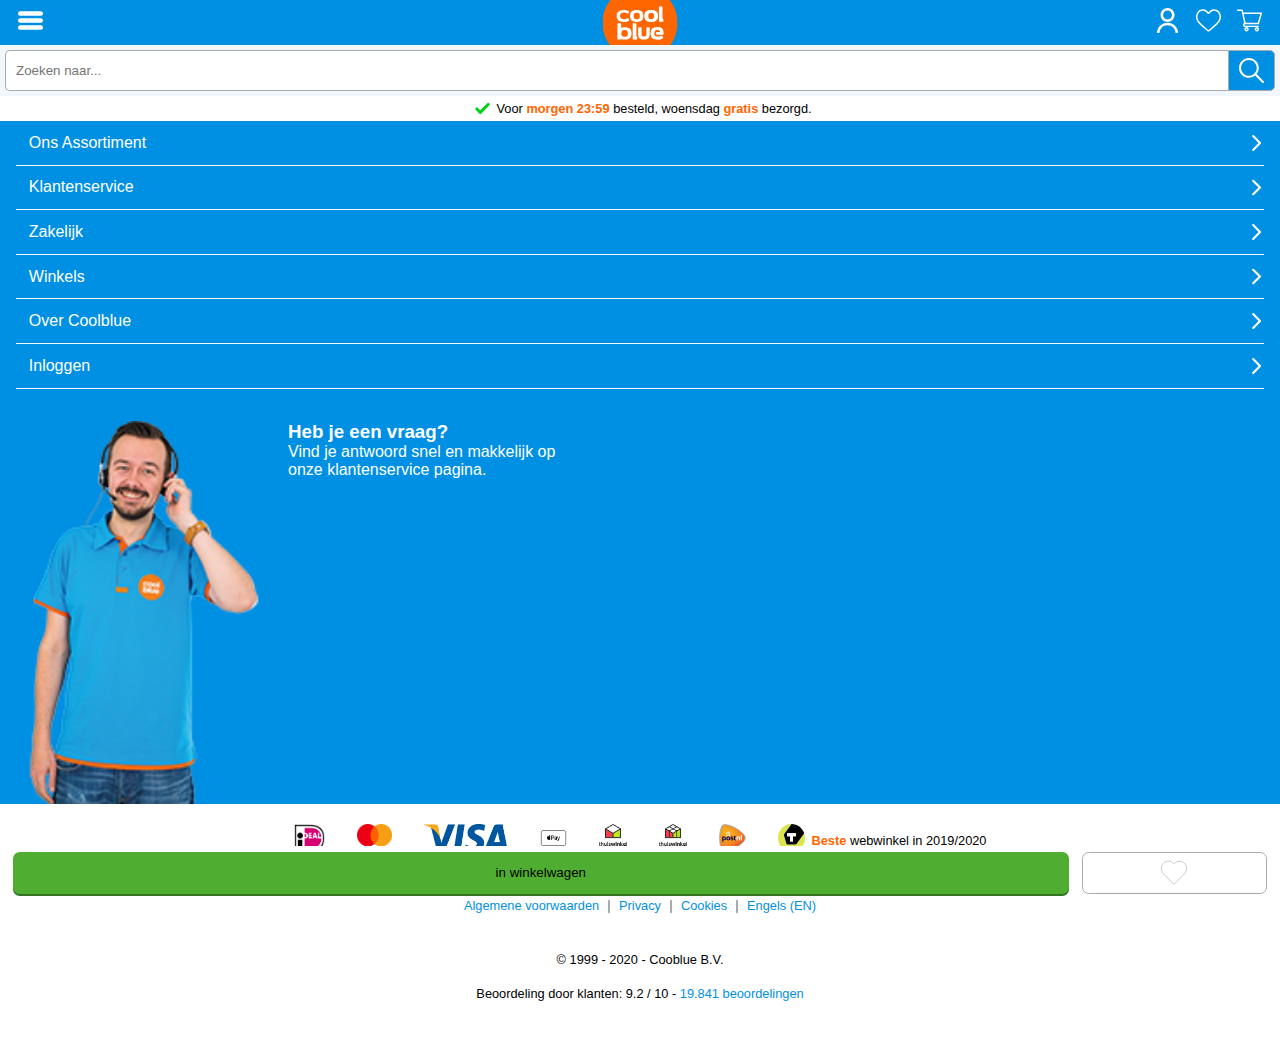
==== detail.html @ 2bc018be "Add files via upload" ====
<!doctype html>
<html lang="nl">
	
<head>
	<meta charset="UTF-8">
	<meta name="author" content="jouw naam">
	<meta name="viewport" content="width=device-width, initial-scale=1">
	<link rel="icon" href="./images/coolblue.svg">
	<title>Coolblue - alles voor een glimlach</title>
	
	<link href="styles/style.css" rel="stylesheet">
</head>

<body>
	<header>
	    <nav>
	        <ul>
	            <li><img src="./images/list.svg" alt="menu"></li>
	            <li><img src="./images/coolblue.svg" alt="logo coolblue"></li>
	        </ul>
	        
	        <ul>
	            <li><a href=""><img src="./images/user-profile.svg" alt="profiel"></a></li>
	            <li><a href=""><img src="./images/heart.svg" alt="favorieten"></a></li>
	            <li><a href=""><img src="./images/shopping-cart.svg" alt="winkelwagentje"></a></li>
	        </ul>
	    </nav>
	    <form action="get">
	        <input type="text" placeholder="Zoeken naar...">
	        <button><img src="./images/loupe.svg" alt="zoeken"></button>
	    </form>
	</header>
	<main>
   <nav>
       <ul id="animation">
           <li><img src="./images/check.svg" alt="checkmark"><a href="">Voor <strong>morgen 23:59</strong> besteld, woensdag <strong>gratis</strong> bezorgd.</a> </li>
           <li>
              <img src="./images/check.svg" alt="checkmark">
               <a href=""><strong>gratis</strong> retourneren</a>
           </li>
           <li>
              <img src="./images/check.svg" alt="checkmark">
               <a href=""><strong>Beste</strong> webwinkel in 2019/2020</a>
           </li>
       </ul>
   </nav>
   
   <section class="fixedbar">
       <form action="get">
           <button>in winkelwagen</button>
           <button id="button"><img id="empty" src="./images/heartempty.svg" alt=""><img id="filled" class="none" src="./images/heartfilled.svg" alt=""></button>
       </form>
   </section>
	</main>
	
	<footer>
	    <nav>
	        <ul>
	           <li>
                <a href="">
	                <p>Ons Assortiment</p>
	                <img src="./images/bracket_white.svg" alt="arrow">
                </a>
	            </li>
	            <li>
                <a href="">
	                <p>Klantenservice</p>
	                <img src="./images/bracket_white.svg" alt="arrow">
                </a>
	            </li>
	            <li>
                <a href="">
	                <p>Zakelijk</p>
	                <img src="./images/bracket_white.svg" alt="arrow">
                </a>
	            </li>
	            <li>
                <a href="">
	                <p>Winkels</p>
	                <img src="./images/bracket_white.svg" alt="arrow">
                </a>
	            </li>
	            <li>
                <a href="">
	                <p>Over Coolblue</p>
	                <img src="./images/bracket_white.svg" alt="arrow">
                </a>
	            </li>
	            <li>
                <a href="">
	                <p>Inloggen</p>
	                <img src="./images/bracket_white.svg" alt="arrow">
                </a>
	            </li>
	        </ul>
	    </nav>
	    <section>
	        <img src="./images/coolbluedude.png" alt="coolblue medewerker" class="coolbluedude">
	            <div>
	                <h3>Heb je een vraag?</h3>
	                <p>Vind je antwoord snel en makkelijk op </p><a href="">onze klantenservice pagina.</a>
	            </div>
	    </section>
	    <nav>
	        <ul>
	            <li><a href=""><img src="./images/ideal.png" alt="ideal"></a></li>
	            <li><a href=""><img src="./images/mastercard.png" alt="mastercard"></a></li>
	            <li><a href=""><img src="./images/cisa.png" alt="visa"></a></li>
	            <li><a href=""><img src="./images/apple.png" alt="apple pay"></a></li>
	            <li><a href=""><img src="./images/waarborg.png" alt="waarborg"></a></li>
	            <li><a href=""><img src="./images/zakelijk.png" alt="zakelijk"></a></li>
                <li><a href=""><img src="./images/postnl.png" alt="postnl"></a></li>
                <li><a href=""><img src="./images/tweaker.svg" alt="postnl">
                </a><a href=""><strong>Beste</strong> webwinkel in 2019/2020</a></li>
	        </ul>
	    </nav>
	    <nav>
	        <ul>
	            <li><a href="">Algemene voorwaarden</a></li>
	            <li><a href="">Privacy</a></li>
	            <li><a href="">Cookies</a></li>
	            <li><a href="">Engels (EN)</a></li>
	        </ul>
	    </nav>
	    <p class="copyright">© 1999 - 2020 - Cooblue B.V.</p>
	    <p class="copyright">Beoordeling door klanten: 9.2 / 10 - <a href="">19.841 beoordelingen</a></p>
	</footer>
	<script src="scripts/script.js"></script>
</body>
	
</html>
---- styles/style.css ----
/* CSS Document */
*, *::after, *::before {
  box-sizing:border-box;
    margin: 0;
    padding:0;
}

body {
    font-family: sans-serif;
    max-width: 100vw;
}

header {
    display: flex;
    flex-direction: row;
    flex-wrap: wrap;
    position: fixed;
    height: 6em;
    width: 100%;
    z-index: 1;
}

header nav {
    display: flex;
    flex-basis: 100%;
    background-color: #0090e3;
    background-size: 100px;
    background-position: center;
    justify-content: space-between;
    position: relative;
    overflow: hidden;
}

ul {
    list-style-type: none;
}

header ul {
    display: flex;
    margin: 0px 10px;
}

header li {
    padding: .5em;
}

header nav ul:first-of-type li:nth-of-type(2){
    position: absolute;
    width: 75px;
    top: 50%;
    left: 50%;
    transform: translate(-50%, -50%);
    padding: 0;
    margin: 0;
}

header nav ul:first-of-type li:nth-of-type(2) img{
    width: 75px;
}

header img {
    width: 25px;
}

header img{
    display: flex;
}

header form {
    width: 100%;
    background: #f2f7fc;
    padding:5px;
    display: flex;
}

header input {
    padding: 10px;
    outline: 0;
    border: 1px solid #aaa;
    border-right: 0;
    border-radius: 5px 0px 0px 5px;
    flex-grow: 3;
}

header button {
    background: #0090e3;
    outline: 0;
    border: 1px solid #aaa;
    border-radius: 0 5px 5px 0;
    padding: 5px 10px;
}

main {
    padding-top: 6em;
}

main nav:nth-of-type(1), main nav:nth-of-type(4) {
    width: 100%;
    overflow-x: hidden;
    width: 95vw;
    margin: 0 auto;
}

main nav:nth-of-type(1) ul, main nav:nth-of-type(4) ul {
    display: flex;
    flex-wrap: nowrap;
    flex-direction: row;
    padding: .3em 0;
}

main nav:nth-of-type(1) li, main nav:nth-of-type(4) li {
    width: 100%;
    flex-basis: 100%;
    flex-shrink: 0;
    font-size: .8em;
    text-align: center;
    color: #000;
    display: flex;
    justify-content: center;
}

main nav:nth-of-type(1) img {
    width: 1.2em;
    margin: 0 .5em
}

main nav:nth-of-type(1) a {
    color: #000;
    align-self: center;
}

main nav:nth-of-type(1) strong {
    color: #f60;
}

main .banner img {
    width: 100%;
}

main section:first-of-type {
    display: flex;
    flex-direction: row;
    overflow-x: auto;
}

main section:first-of-type a {
    flex-basis: 100%;
    display: flex;
    flex-shrink: 0;
}


main section:first-of-type img{
    width: 100%;
}

main nav:nth-of-type(2) ul {
    display: flex;
    flex-wrap: wrap;
    padding: .5em;
    flex-direction: row;
    justify-content: space-around;
}

main nav h2 {
    flex-basis: 100%;
    font-size: 1.3em;
    padding: .5em .5em;
    font-size: 1em;
}

a {
    text-decoration: none;
    color: #0090e3;
}

main nav:nth-of-type(2) li {
    width: 46%;
    margin: .4em 0;
}

main nav:nth-of-type(2) figure {
    width: 100%;
    background: #f2f7fc;
    border-radius: .3em;
    box-shadow: 0px 0px 5px #aaa;
}

main nav:nth-of-type(2) img {
    width: 100%
}

main nav:nth-of-type(2) figcaption {
    background: #fff;
    padding: 1em;
    text-align: center;
    border-radius: 0 0 .3em .3em;
    font-size: .9em;
}

main nav:nth-of-type(2) li:last-of-type {
    width: 100%;
    margin-left: .5em;
}

main nav:nth-of-type(2) li:last-of-type::first-letter {
    font-weight: 900;
}

main .opmaak {
    display: flex;
    justify-content: center;
    font-size: 1em;
    padding: 2em 0;
    position: relative;
}

main .opmaak strong {
    color: #f60;
}

main .opmaakfoto {
    width: 1.2em;
    vertical-align: middle;
}

main .opmaak div {
    flex-grow: 4;
    padding: 0 .5em;
    border-top: .000001em solid #ddd;
    margin: 0 1em;
}

main .opmaak a {
    flex-grow: 1;
    text-align: center;
    margin-top: -2.5%;
}

.opmaak a {
    color: #000;
}

/*Begin van eerste producten Best Verkocht*/

main nav:nth-of-type(3), main nav:nth-of-type(5) {
    padding: .5em;
}

main nav:nth-of-type(3) ul, main nav:nth-of-type(5) ul{
    display: flex;
    flex-wrap: nowrap;
    overflow-x: auto;
    
}

main nav:nth-of-type(3) li, main nav:nth-of-type(5) li{
    display: flex;
    flex-wrap: wrap;
    width: 15em;
    flex-shrink: 0;
    
}

main nav:nth-of-type(3) figure, main nav:nth-of-type(5) figure{
    display: flex;
    flex-direction: column;
    justify-content: center;
}

main nav:nth-of-type(3) figure img, main nav:nth-of-type(5) figure img{
    height: 6em;
    margin: 0 auto;
}

main nav:nth-of-type(3) figcaption, main nav:nth-of-type(5) figcaption{
    font-weight: bold;
    margin-top: .4em;
    width: .6em;
    width: 100%;
}

main nav:nth-of-type(3) b, main nav:nth-of-type(5) b {
    color: #000;
}

.stars {
    display: flex;
    flex-wrap: wrap;
    margin: 1em 0;
    position: relative;
    flex-basis: 100%;
}

.stars img {
    width: 1em;
    height: 1em;
}

main nav:nth-of-type(3) p:last-of-type, main nav:nth-of-type(5) p:last-of-type {
    color: #000;
}

.stars p:last-of-type {
    padding-left: .5em;
    color: #0090e3!important;
}

main nav:nth-of-type(4) {
    overflow-x: scroll;
}

main nav:nth-of-type(4) img {
    width: 100%;
}

main nav:nth-of-type(4) li {
    margin-right: 2em;
}

/*Begin footer*/

footer {
}

footer nav:nth-of-type(1) {
    background: #0090e3;
}

footer nav:nth-of-type(1)  ul {
    padding: 0 1em;
    list-style-type: none;
}

footer nav:nth-of-type(1) ul p {
    padding: .8em;
    color: #fff;
}

footer nav:nth-of-type(1) li {
    border-bottom: .002em solid #f2f7fc;
}

footer nav:nth-of-type(1) li a {
    display: flex;
    justify-content: space-between;
}

footer nav:nth-of-type(1) img {
    width: 1em;
}

footer section .coolbluedude {
    width: 25vw;
}

footer section {
    padding-top: 2em;
    background: #0090e3;
    display: flex;
}

footer div {
    padding: 0;
    margin: 0;
    width: 60vw;
    color: #fff;
}

footer section:nth-of-type(1) img {
    width: 20vw;
    margin: 0 1em;
}

footer section:nth-of-type(1) div a {
    color: #fff;
}

a:hover {
    text-decoration: underline;
}

a:hover p{
    text-decoration: underline;
}

footer nav:nth-of-type(2) {
    padding: .5em;
    border-bottom: 2px solid #aaa;
}

footer nav:nth-of-type(2) ul {
    display: flex;
    flex-wrap: wrap;
    padding: .5em;
    justify-content: center;
}

footer nav:nth-of-type(2) li {
    display: flex;
    margin: .3em 0;
}

footer nav:nth-of-type(2) img {
    height: 1.7em;
    margin-left;
}

footer nav:nth-of-type(2) li+li {
    margin-left: 2em;
}

footer nav:nth-of-type(2) li:last-of-type strong{
    color:#f60;
}

footer nav:nth-of-type(2) li:last-of-type a:last-of-type{
    color:#000;
    font-size: .8em;
    align-self: center;
    margin-left: .5em
}

footer nav:nth-of-type(2) li:last-of-type img{
}

footer nav:nth-of-type(2) li:last-of-type{
}

/*3rd Nav in Footer*/

footer nav:nth-of-type(3) ul {
    display: flex;
    flex-wrap: nowrap;
    padding: 1em;
    justify-content: center;
}

footer nav:nth-of-type(3) li {
    margin: .3em 0;
    font-size: .8em;
    padding: 0 .7em;
}

footer nav:nth-of-type(3) li+li {
    border-left: 2px solid #aaa;
}

/*Copyright*/

.copyright {
    text-align: center;
    margin: 1.5em;
    font-size: .8em;
}

.copyright:last-of-type {
    margin: 1em 0 3em 0;
}


/*Voor de animatie*/
.right {
    justify-content: center;
    transition: .5s
}

.right_two {
    justify-content: flex-end;
    transition: .5s;
}

#animation {
    transition: .5s;
}

/*DETAIL PAGINA*/

body .fixedbar {
    position: fixed;
    bottom: 0;
    width: 100%;
}

.fixedbar form {
    display: flex;
    flex-wrap: nowrap;
    width: 100%;
    background: #fff;
    padding: .4em;
}

.fixedbar button {
    padding: 1em;
    margin: 0 .5em;
    position: relative;
    border-radius: .5em
}

.fixedbar button:first-of-type {
    flex-grow: 6;
    background: #4fae32;
    border: 0;
    box-shadow: 0 2px #347321;
}

.fixedbar button:last-of-type {
    flex-grow: 1;
    z-index: 1;
    position: relative;
    background: #fff;
    border: 1px solid #aaa;
}

.fixedbar button img {
    height: 2em;
    position: absolute;
    left: 50%;
    top: 50%;
    transform: translate(-50%, -50%);
    margin: 0;
    padding: 0;
}

.none {
    display: none;
}

#filled {
    animation-name: popupheart;
    animation-duration: .5s;
    animation-fill-mode: forwards;
}

@keyframes popupheart {
    0% {height: 2em}
    50% {height: 2.5em}
    100% {height: 2em}
}
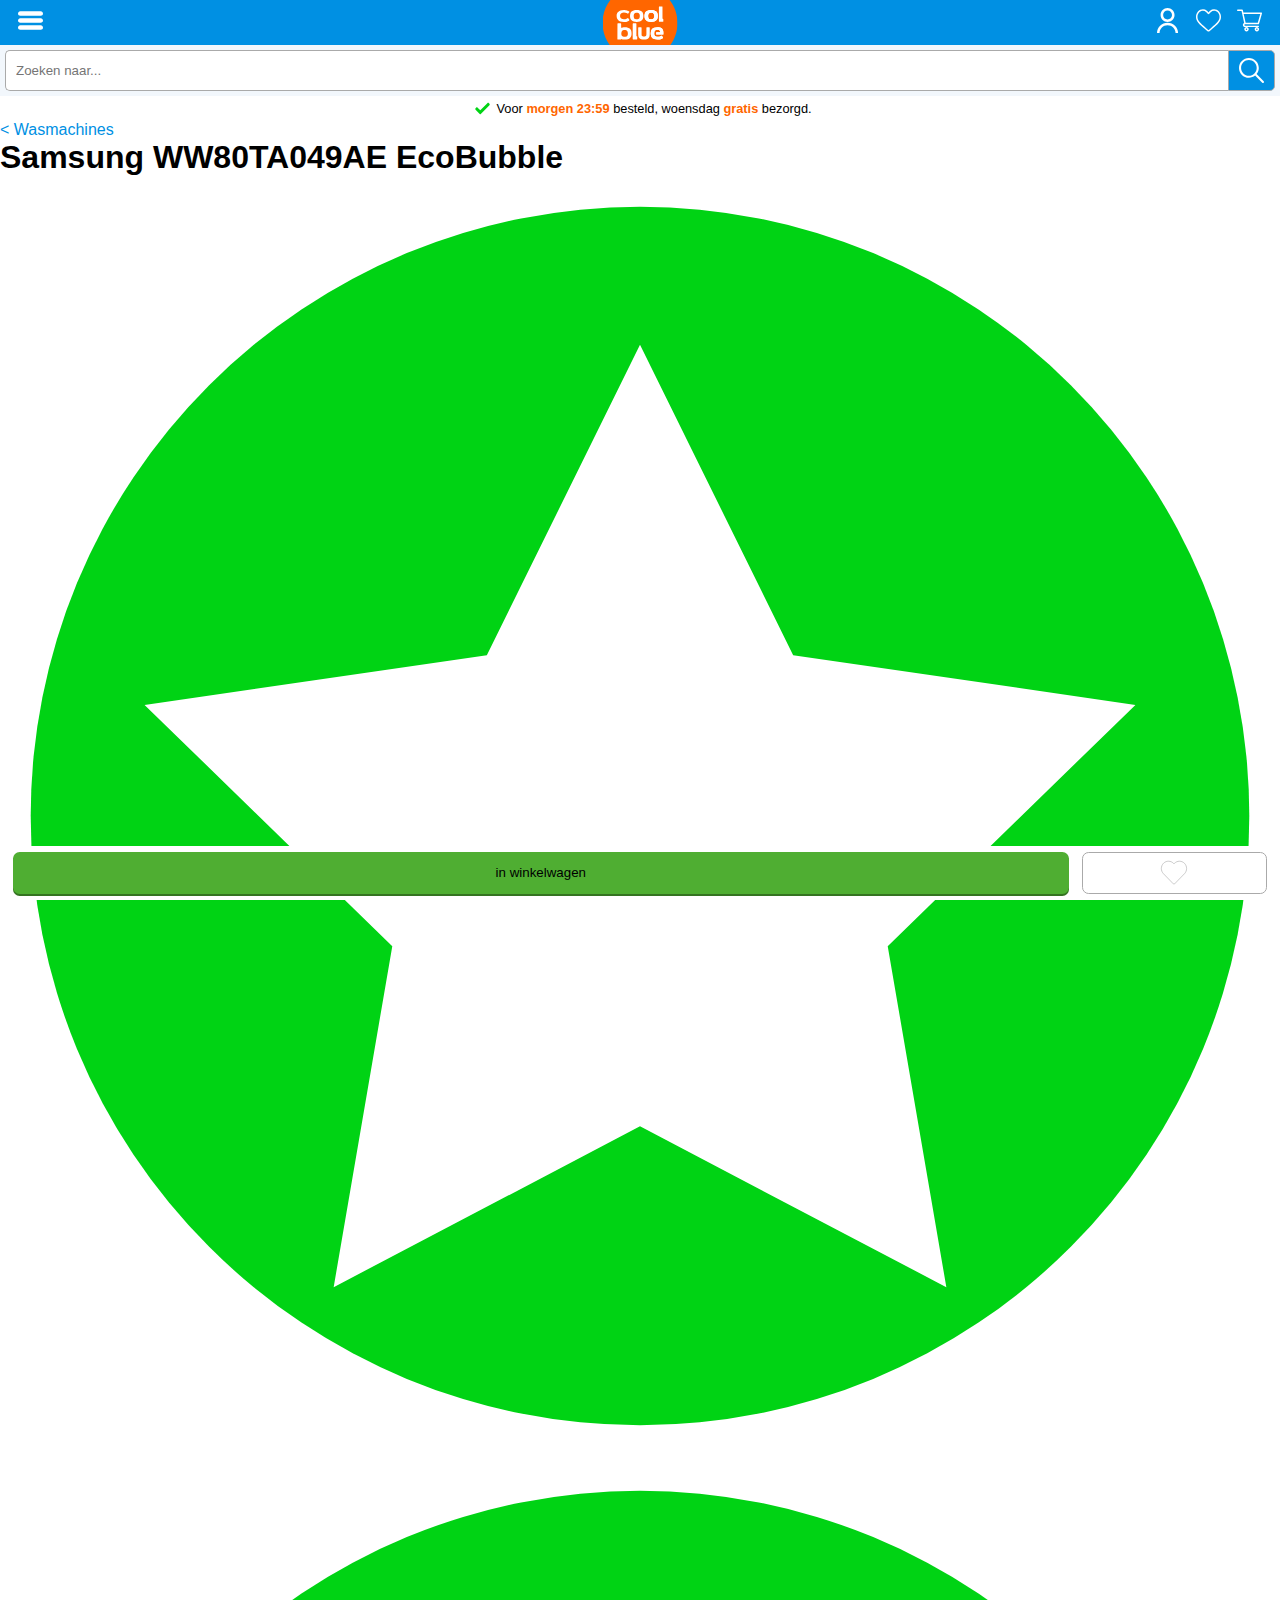
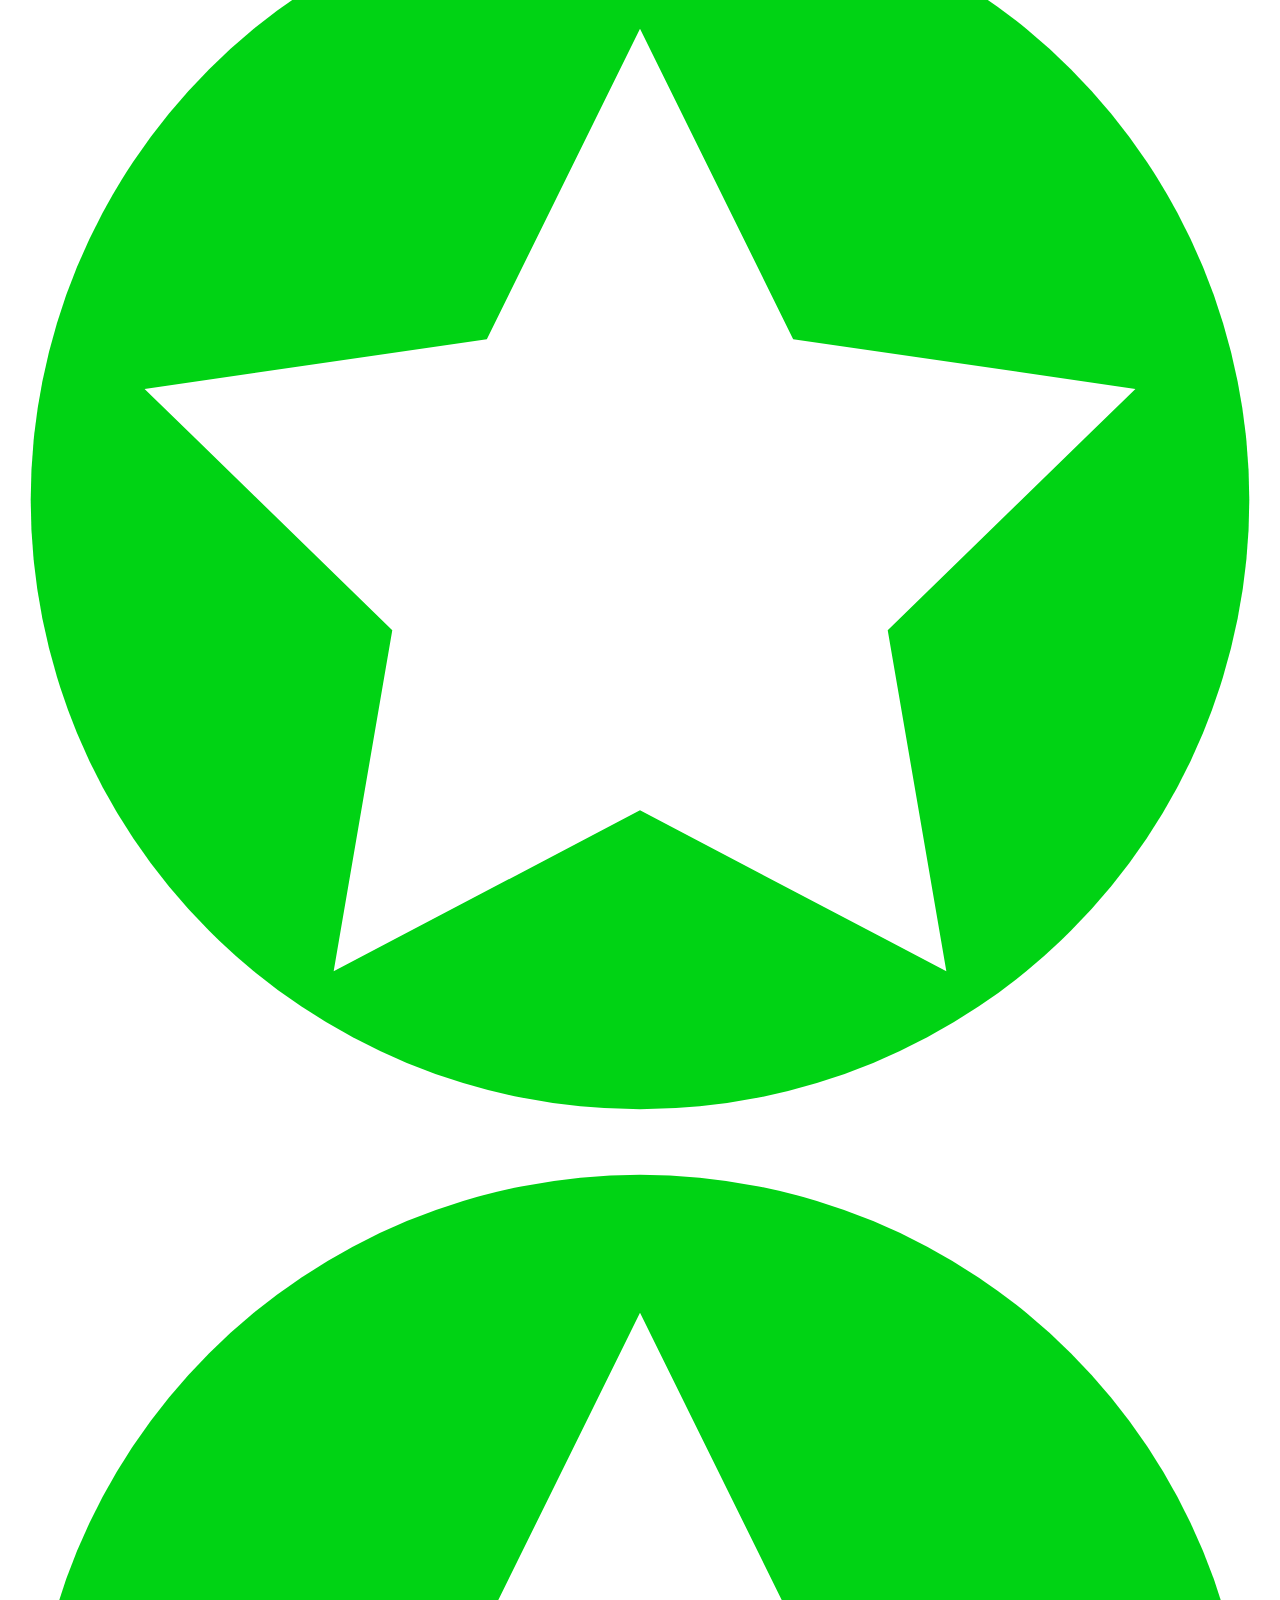
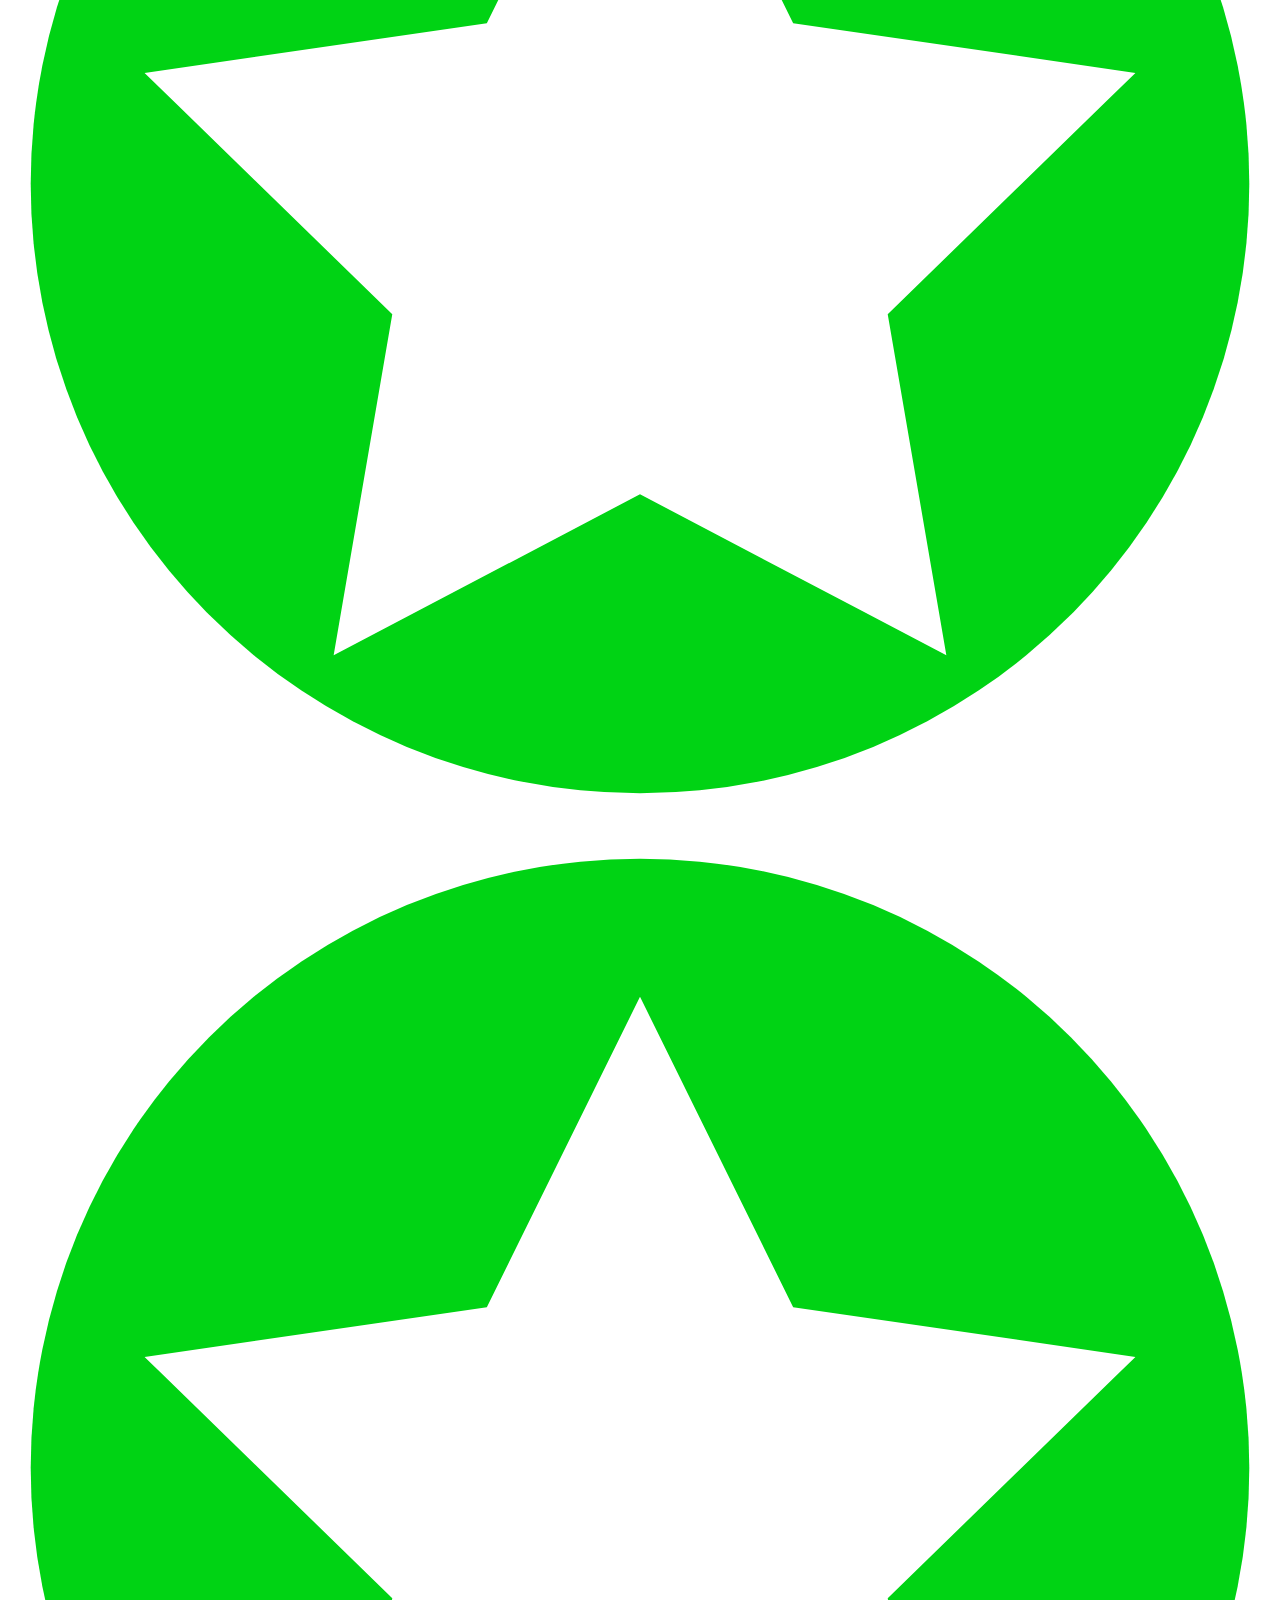
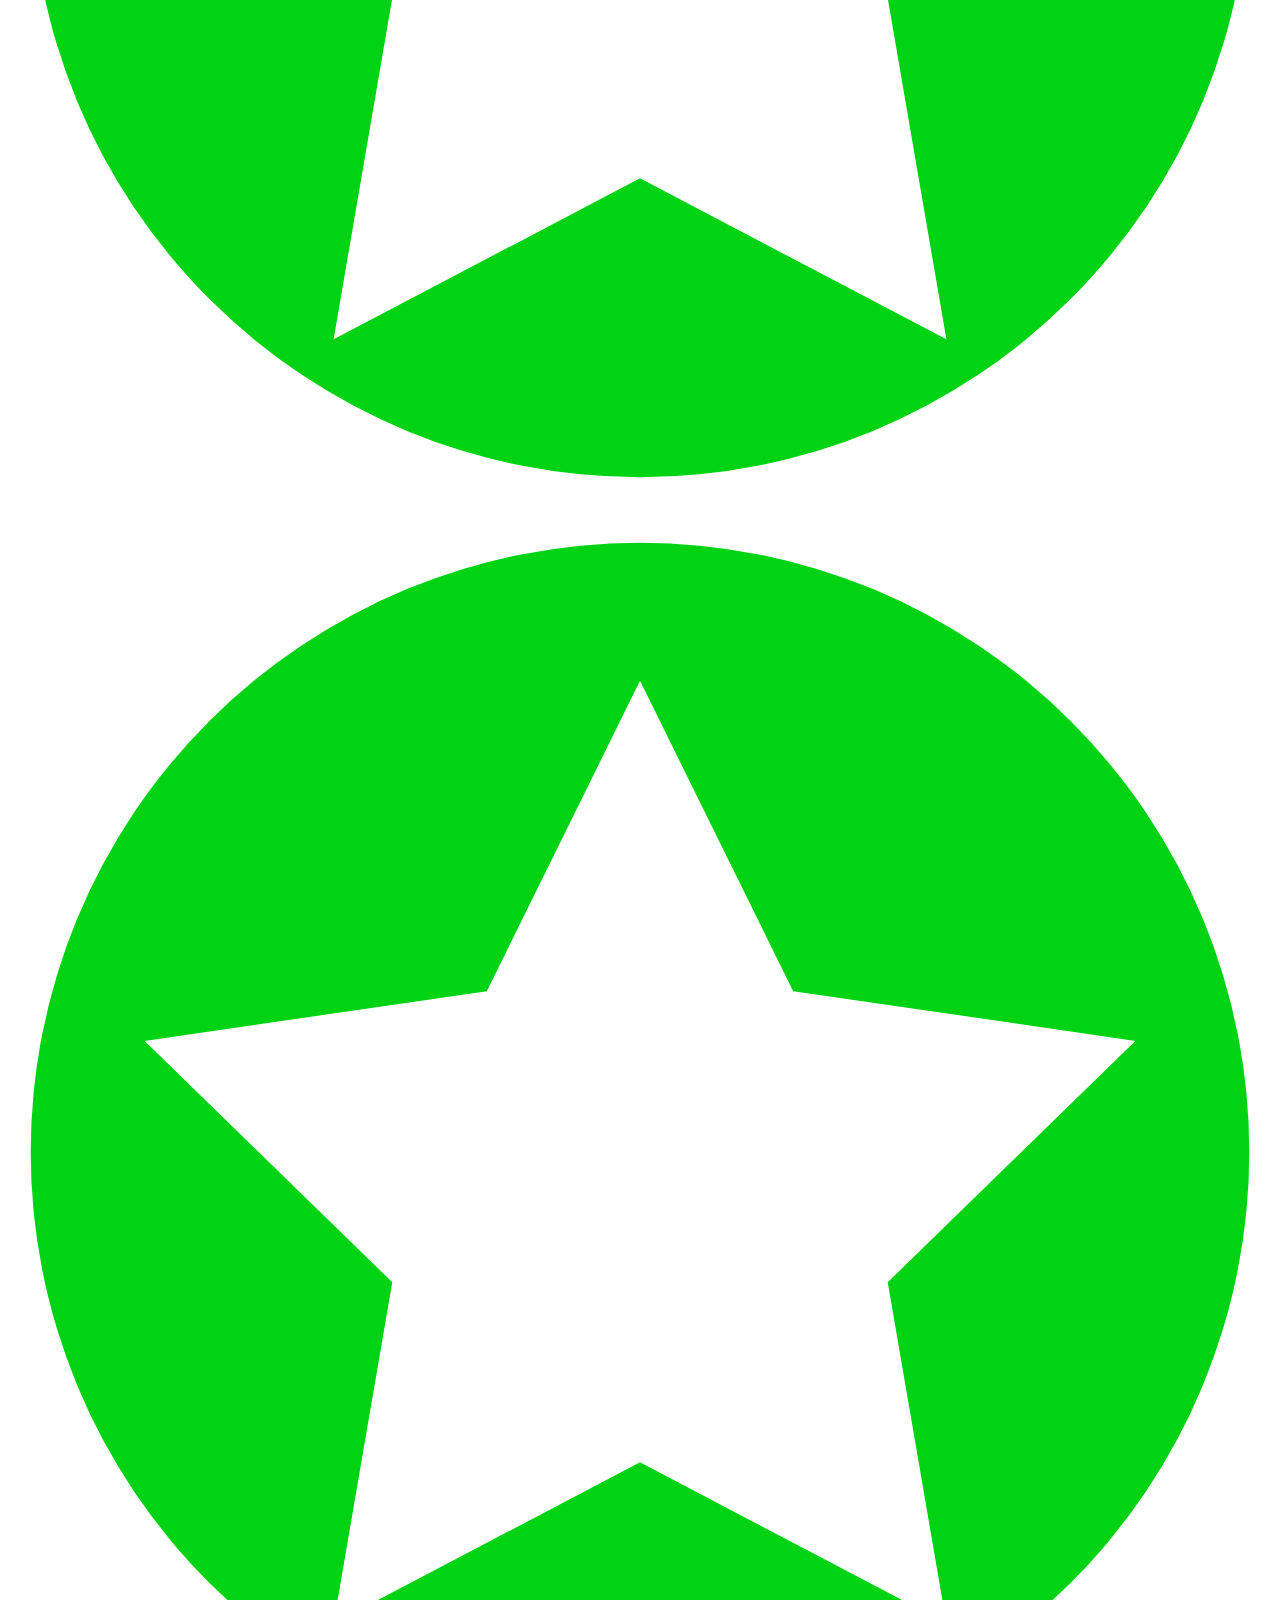
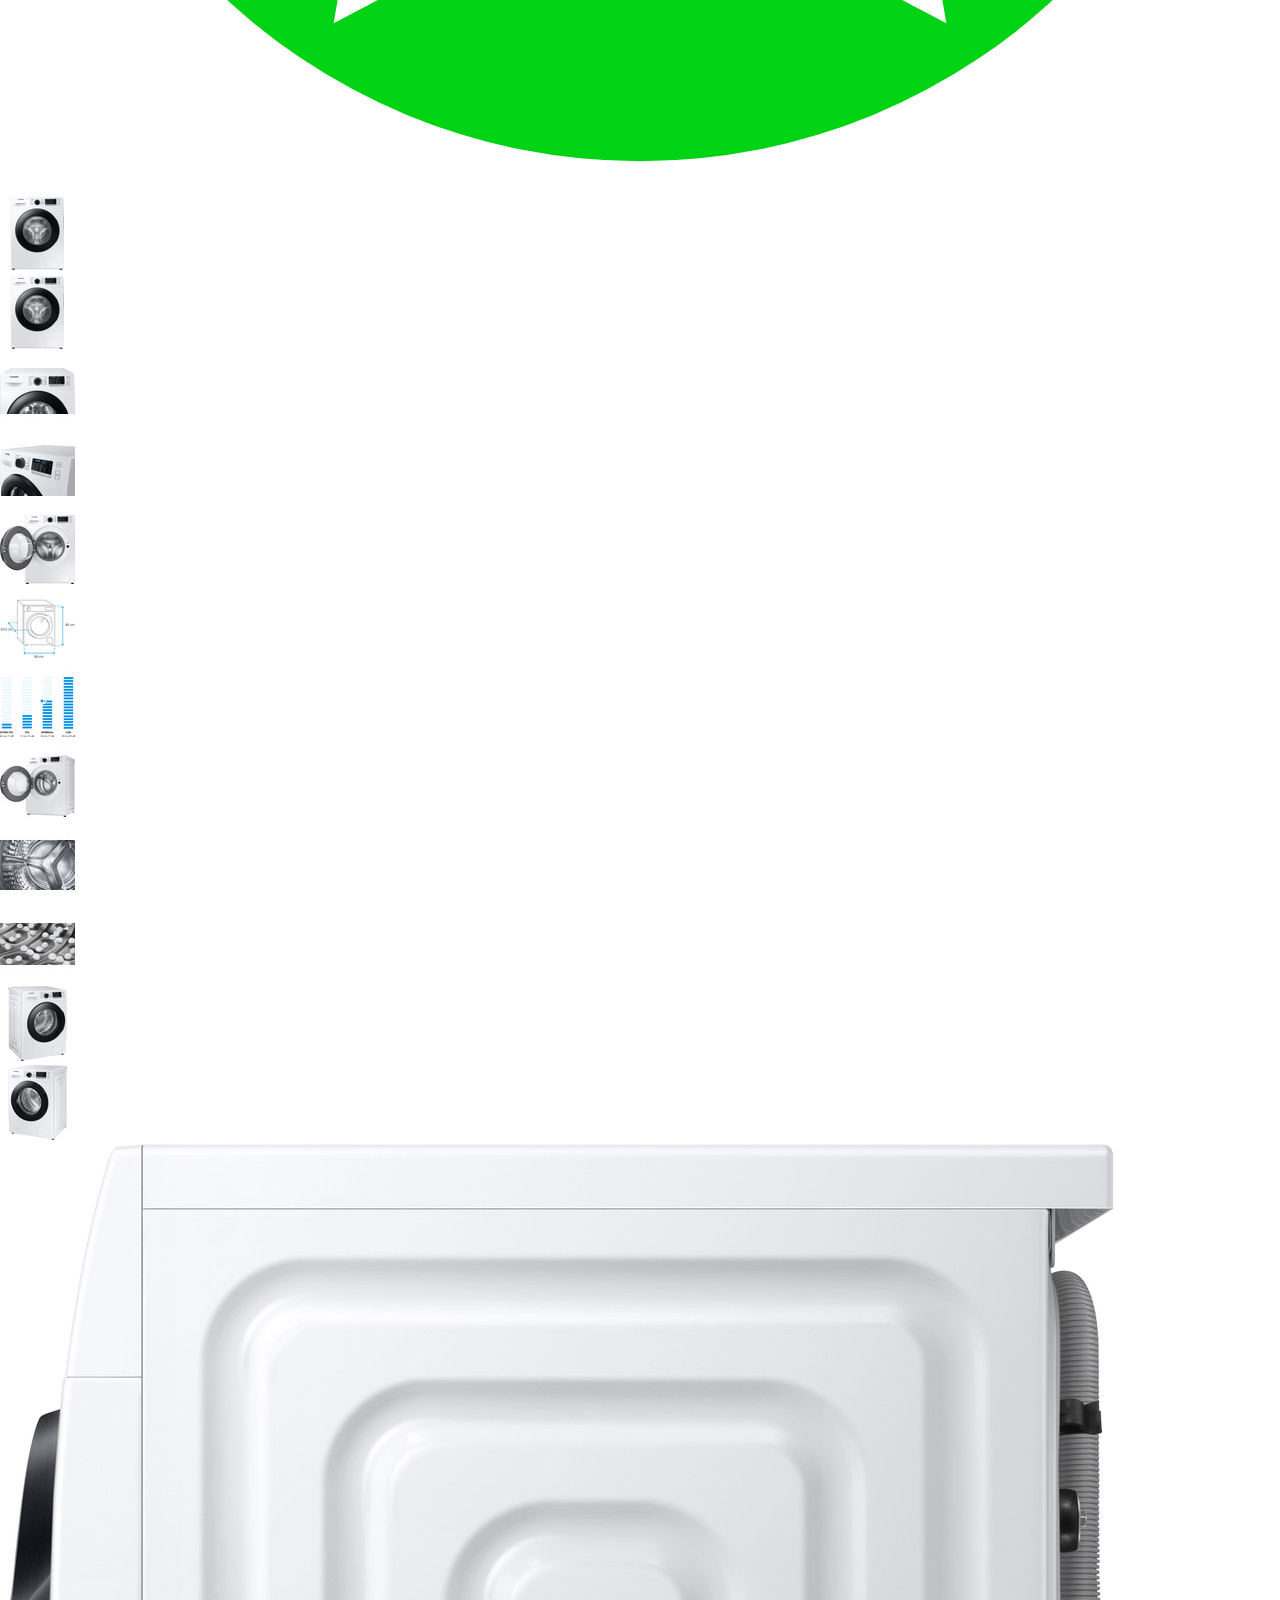
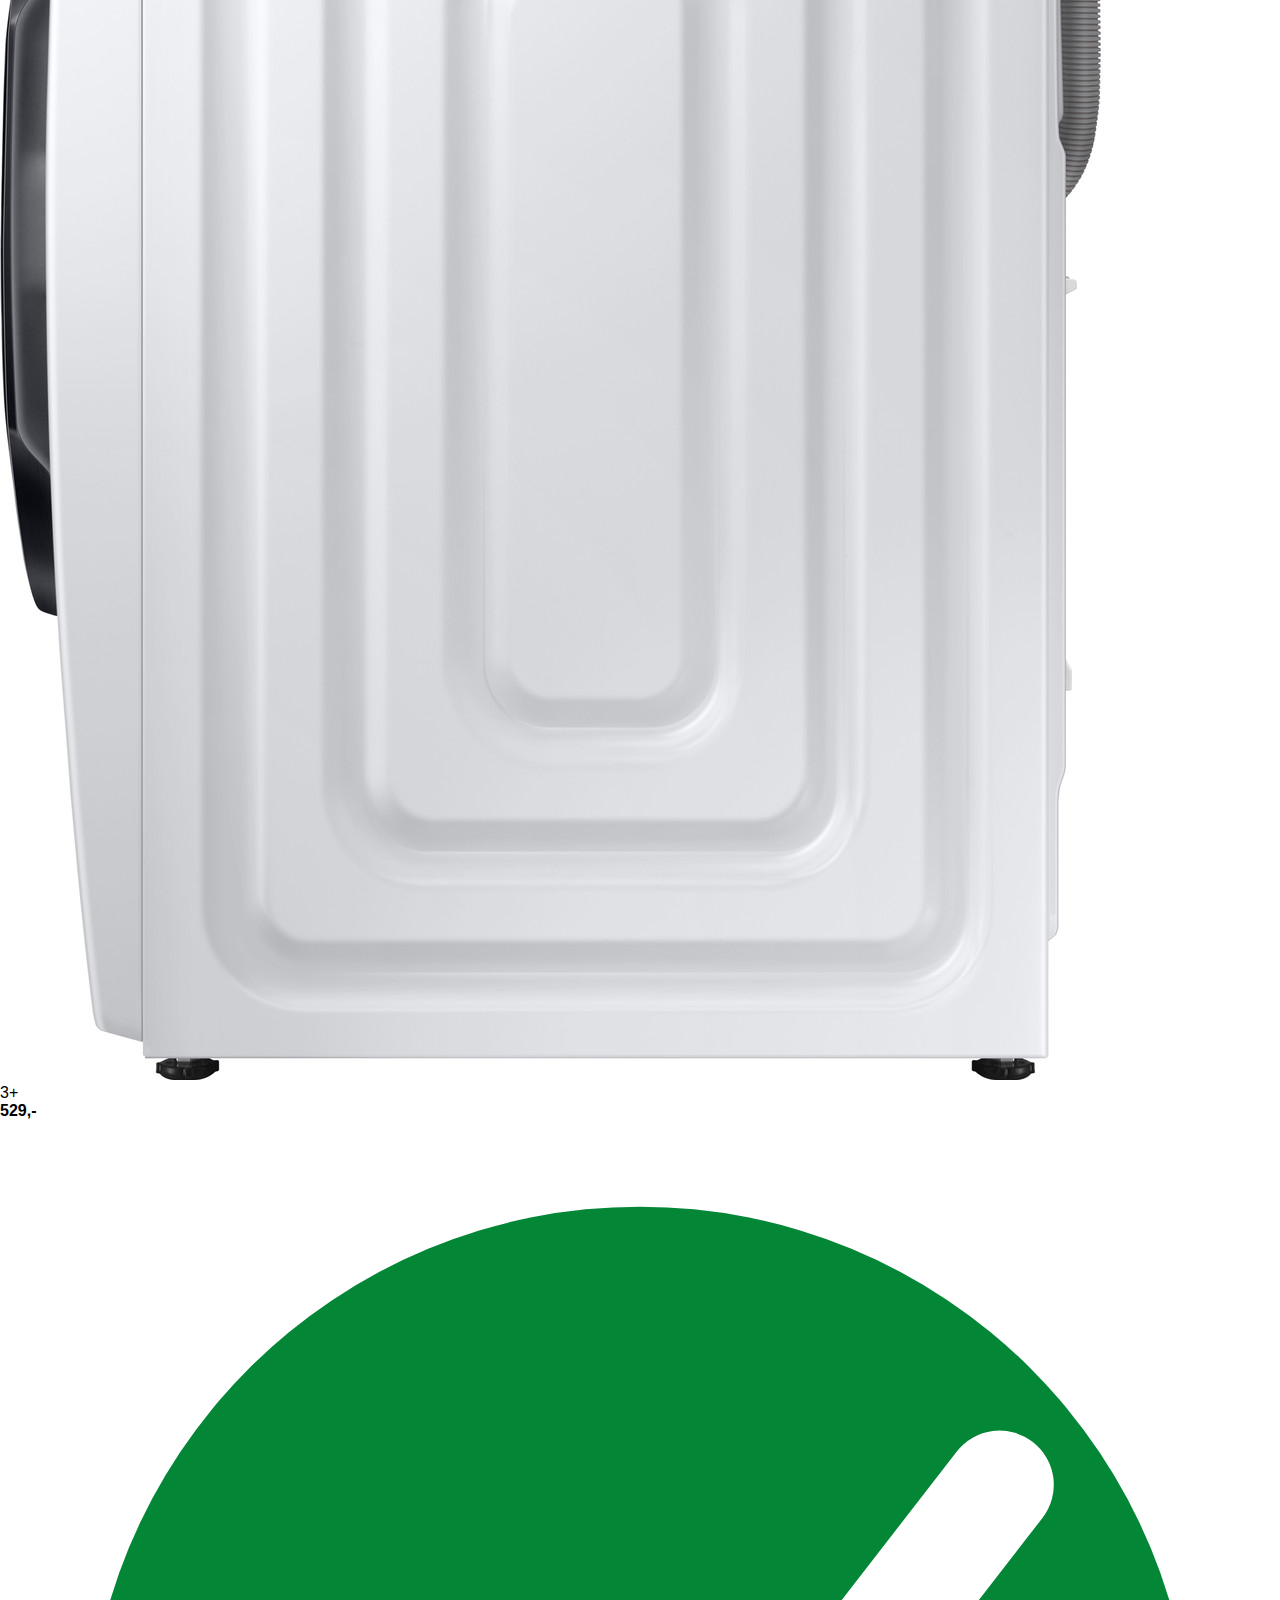
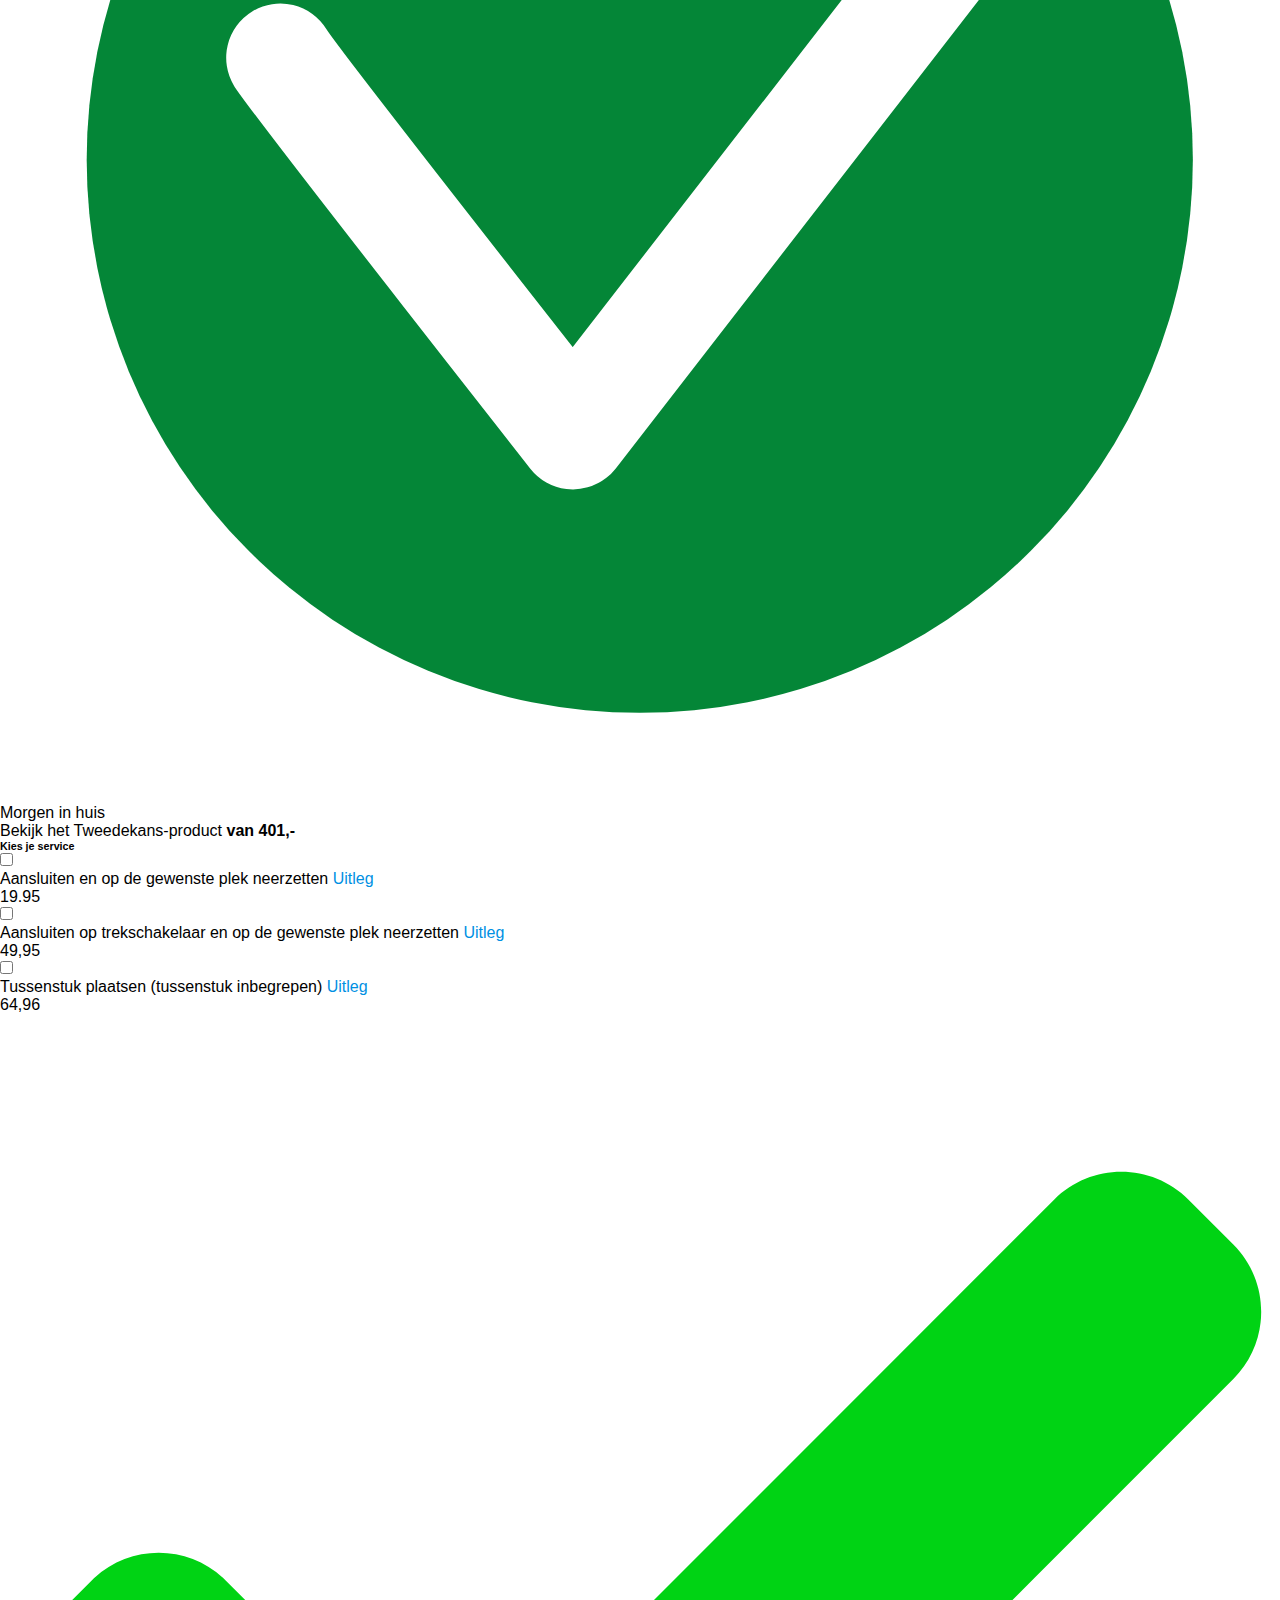
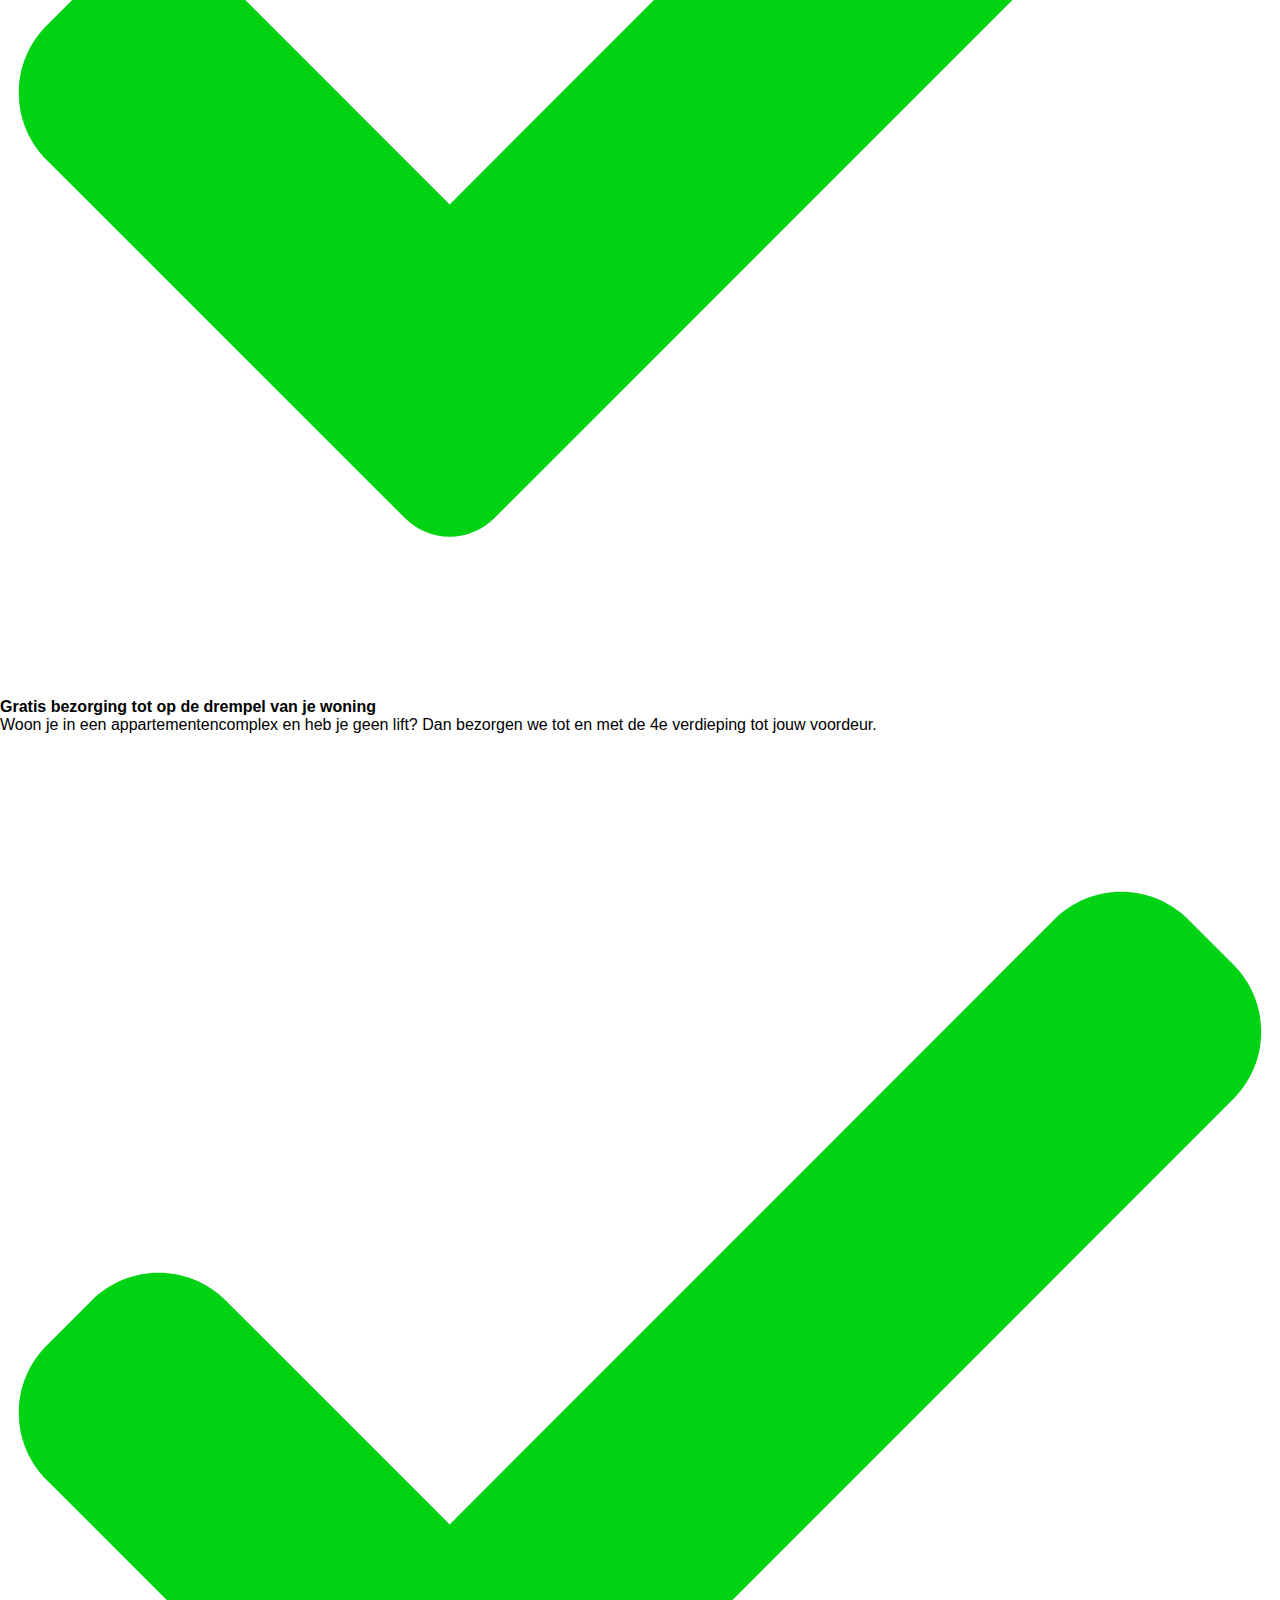
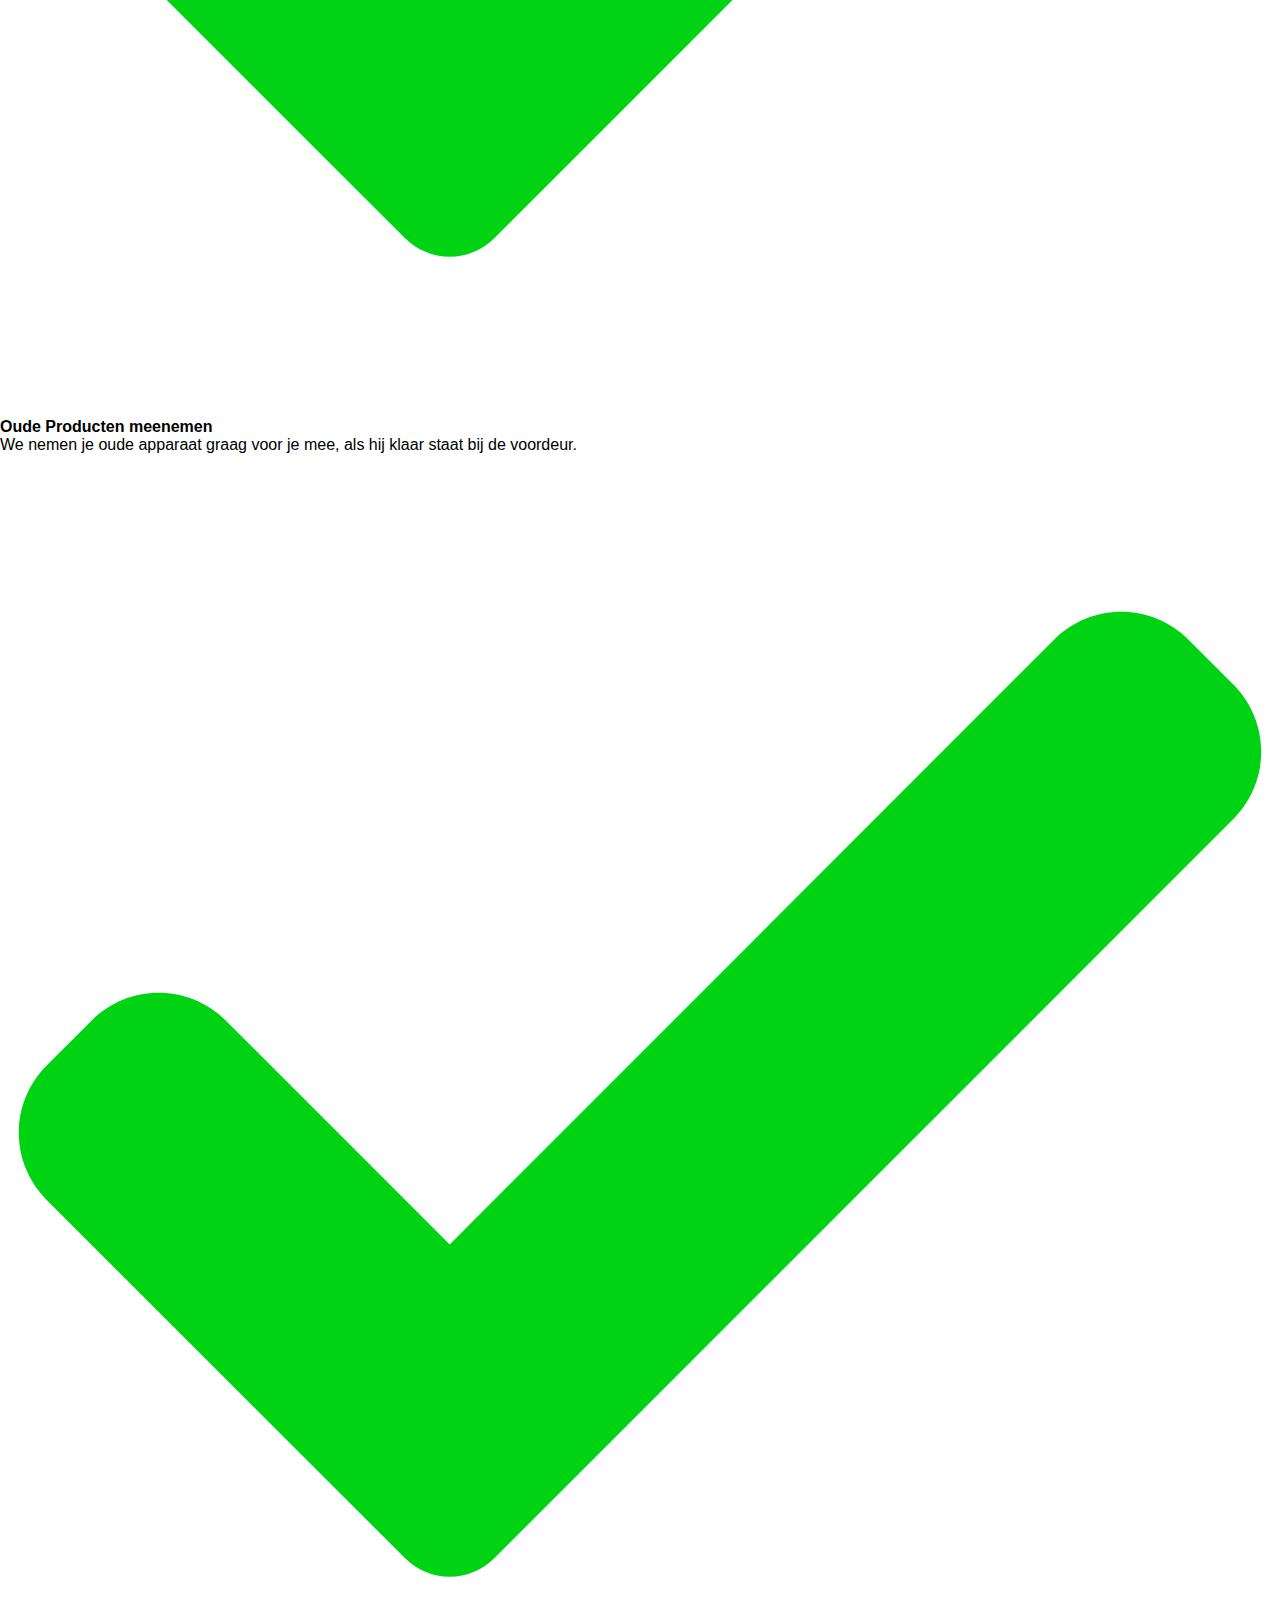
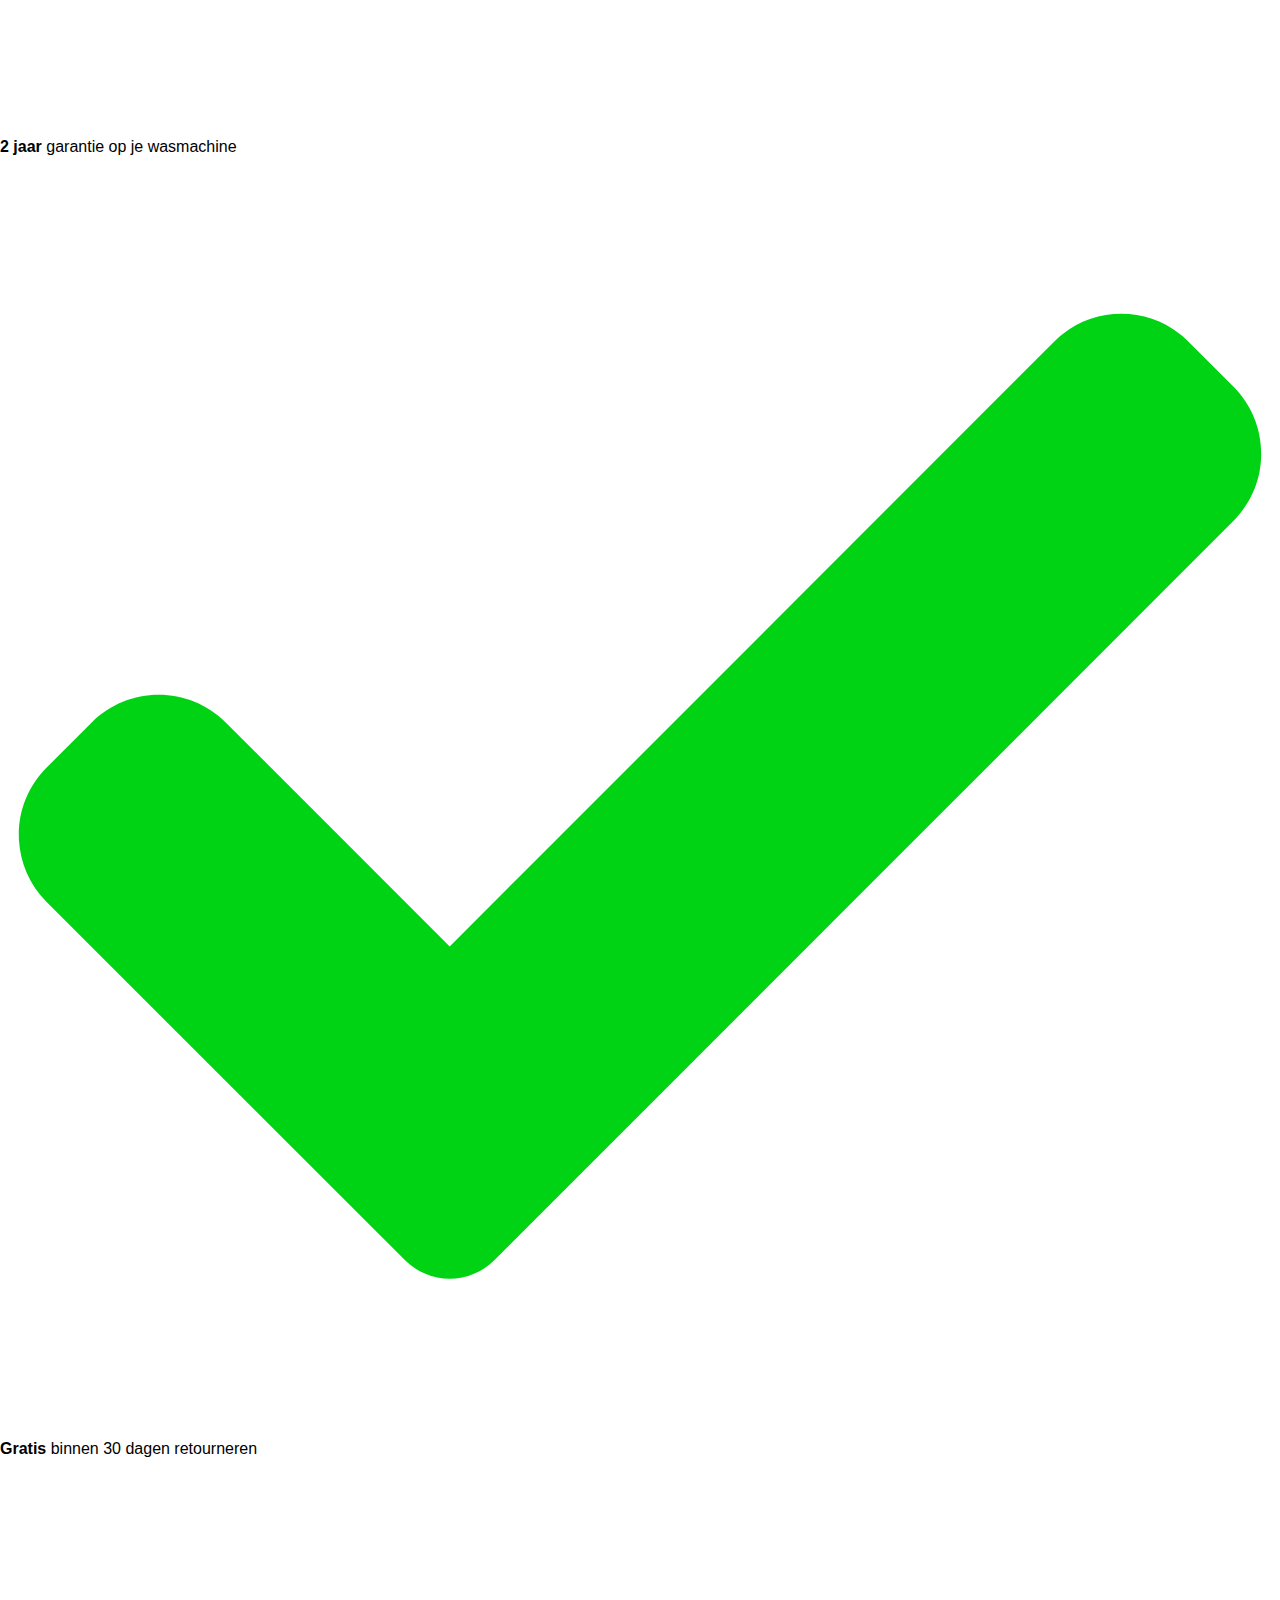
==== commit 4c93a8f9: "Add files via upload" ====
--- a/detail.html
+++ b/detail.html
@@ -15,7 +15,7 @@
 	<header>
 	    <nav>
 	        <ul>
-	            <li><img src="./images/list.svg" alt="menu"></li>
+	            <li id="menu"><img src="./images/list.svg" alt="menu"></li>
 	            <li><img src="./images/coolblue.svg" alt="logo coolblue"></li>
 	        </ul>
 	        
@@ -29,8 +29,70 @@
 	        <input type="text" placeholder="Zoeken naar...">
 	        <button><img src="./images/loupe.svg" alt="zoeken"></button>
 	    </form>
+	    <nav id="navigatie">
+            <h2>Menu</h2><p id="cross">&times;</p>
+	        <ul>
+	            <li>
+	                <a href="">Computers & tablets</a>
+	                <img src="./images/bracket_grey.svg" alt="">
+	            </li>
+	            <li>
+	                <a href="">Beeld & geluid</a>
+	                <img src="./images/bracket_grey.svg" alt="">
+	            </li>
+	            <li>
+	                <a href="">Telefonie</a>
+	                <img src="./images/bracket_grey.svg" alt="">
+	            </li>
+	            <li>
+	                <a href="">Huishouden & wonen</a>
+	                <img src="./images/bracket_grey.svg" alt="">
+	            </li>
+	            <li>
+	                <a href="">Keuken</a>
+	                <img src="./images/bracket_grey.svg" alt="">
+	            </li>
+	            <li>
+	                <a href="">Sport & verzorging</a>
+	                <img src="./images/bracket_grey.svg" alt="">
+	            </li>
+	            <li>
+	                <a href="">Foto & video</a>
+	                <img src="./images/bracket_grey.svg" alt="">
+	            </li>
+	            <li>
+	                <a href="">Navigatie, reizen & fashion</a>
+	                <img src="./images/bracket_grey.svg" alt="">
+	            </li>
+	            <li>
+	                <a href="">Tuin & klussen</a>
+	                <img src="./images/bracket_grey.svg" alt="">
+	            </li>
+	            <li>
+	                <a href="">Acties</a>
+	                <img src="./images/bracket_grey.svg" alt="">
+	            </li>
+	            <li>
+	                <a href="">Zonnepanelen</a>
+	                <img src="./images/bracket_grey.svg" alt="">
+	            </li>
+	            <li>
+	                <a href="">Taal: Nederlands (NL)</a>
+	                <img src="./images/bracket_grey.svg" alt="">
+	            </li>
+	            <li>
+	                <a href="">Mijn Coolblue</a>
+	            </li>
+	            <li>
+	                <a href="">Klantenservice</a>
+	            </li>
+	            <li>
+	                <a href="">Zakelijk</a>
+	            </li>
+	        </ul>
+	    </nav>
 	</header>
-	<main>
+	<main class="detail_page">
    <nav>
        <ul id="animation">
            <li><img src="./images/check.svg" alt="checkmark"><a href="">Voor <strong>morgen 23:59</strong> besteld, woensdag <strong>gratis</strong> bezorgd.</a> </li>
@@ -51,6 +113,132 @@
            <button id="button"><img id="empty" src="./images/heartempty.svg" alt=""><img id="filled" class="none" src="./images/heartfilled.svg" alt=""></button>
        </form>
    </section>
+   <a href="">&#60; Wasmachines</a>
+   <section>
+       <article>
+           <h1>Samsung WW80TA049AE EcoBubble</h1>
+           <img src="./images/star.svg" alt="star">
+           <img src="./images/star.svg" alt="star">
+           <img src="./images/star.svg" alt="star">
+           <img src="./images/star.svg" alt="star">
+           <img src="./images/star.svg" alt="half star">
+       </article>
+       <article>
+           <img src="./images/samsung.jfif" alt="Samsung wasmachine">
+       </article>
+       <article>
+           <ul>
+               <li><img src="./images/samsung.jfif" alt=""></li>
+               <li><img src="./images/samsung_2.jfif" alt=""></li>
+               <li><img src="./images/samsung_3.jfif" alt=""></li>
+               <li><img src="./images/samsung_4.jfif" alt=""></li>
+               <li><img src="./images/samsung_5.jfif" alt=""></li>
+               <li><img src="./images/samsung_6.jfif" alt=""></li>
+               <li><img src="./images/samsung_7.jfif" alt=""></li>
+               <li><img src="./images/samsung_8.jfif" alt=""></li>
+               <li><img src="./images/samsung_9.jfif" alt=""></li>
+               <li><img src="./images/samsung_10.jfif" alt=""></li>
+               <li><img src="./images/samsung_11.jfif" alt=""></li>
+               <li><img src="./images/samsung_12.jfif" alt=""><p>3+</p></li>
+           </ul>
+       </article>
+       <article>
+           <p><strong>529,-</strong></p>
+           <img src="./images/check_circle.svg" alt="check"><p>Morgen in huis</p>
+           <p><span>Bekijk het Tweedekans-product</span> <strong>van 401,-</strong></p>
+       </article>
+       <article>
+           <h6>Kies je service</h6>
+           <form action="">
+               <label>
+                <input type="checkbox">
+               <p>Aansluiten en op de gewenste plek neerzetten <a href="">Uitleg</a></p>
+               <p>19.95</p>
+               </label>
+               <label>
+                <input type="checkbox">
+               <p>Aansluiten op trekschakelaar en op de gewenste plek neerzetten <a href="">Uitleg</a></p>
+               <p>49,95</p>
+               </label>
+               <label>
+                <input type="checkbox">
+               <p>Tussenstuk plaatsen (tussenstuk inbegrepen) <a href="">Uitleg</a></p>
+               <p>64,96</p>
+               </label>
+           </form>
+       </article>
+       <article>
+           <img src="./images/check.svg" alt="vrachtwagen">
+           <p><strong>Gratis bezorging tot op de drempel van je woning</strong></p>
+           <p>Woon je in een appartementencomplex en heb je geen lift? Dan bezorgen we tot en met de 4e verdieping tot jouw voordeur.</p>
+           <img src="./images/check.svg" alt="vrachtwagen">
+           <p><strong>Oude Producten meenemen</strong></p>
+           <p>We nemen je oude apparaat graag voor je mee, als hij klaar staat bij de voordeur.</p>
+           <ul>
+               <li><img src="./images/check.svg" alt="list item"><strong>2 jaar</strong> garantie op je wasmachine</li>
+               <li><img src="./images/check.svg" alt="list item"><strong>Gratis</strong> binnen 30 dagen retourneren</li>
+               <li><img src="./images/check.svg" alt="list item">Klanten geven Coolblue een <strong>9,2/10</strong></li>
+               <li><img src="./images/check.svg" alt="list item">Voor <strong>23:59</strong> besteld, morgen <strong>gratis</strong> bij jou</li>
+           </ul>
+       </article>
+   </section>
+   <section>
+       <h5>Aanbevolen combinatie</h5>
+       <img src="./images/samsung.jfif" alt="EcoBubble">
+       <p>Samsung WW80TA049AE EcoBubble</p>
+       <article>
+          <h6>Inbegrepen accessoires</h6>
+           <form action="get">
+               <label for="">
+                   <input type="checkbox" checked>
+                   <img src="./images/wasmiddel.png" alt="wasmiddel">
+                   <div>
+                   Wasmiddel
+                   <span>Kies alternatief</span>
+                   </div>
+                   <button>-</button>
+                   <input type="number" value="1">
+                   <button>+</button>
+               </label>
+               <label for="">
+                   <input type="checkbox" checked>
+                   <img src="./images/wasdroger2.png" alt="wasmiddel">
+                   <div>
+                   Wasdroger
+                   <span>Kies alternatief</span>
+                   </div>
+               </label>
+               <label for="">
+                   <input type="checkbox" checked>
+                   <img src="./images/stapel.jfif" alt="wasmiddel">
+                   <div>
+                   Stapelkit
+                   <span>Kies alternatief</span>
+                   </div>
+               </label>
+           </form>
+       </article>
+       <article>
+           <h6>Extra services voor je wasmachine</h6>
+           <form action="">
+               <label>
+                <input type="checkbox">
+               <p>Aansluiten en op de gewenste plek neerzetten <a href="">Uitleg</a></p>
+               <p>19.95</p>
+               </label>
+               <label>
+                <input type="checkbox">
+               <p>Aansluiten op trekschakelaar en op de gewenste plek neerzetten <a href="">Uitleg</a></p>
+               <p>49,95</p>
+               </label>
+               <label>
+                <input type="checkbox">
+               <p>Tussenstuk plaatsen (tussenstuk inbegrepen) <a href="">Uitleg</a></p>
+               <p>64,96</p>
+               </label>
+           </form>
+       </article>
+   </section>
 	</main>
 	
 	<footer>
--- a/styles/style.css
+++ b/styles/style.css
@@ -20,7 +20,7 @@
     z-index: 1;
 }
 
-header nav {
+header nav:nth-of-type(1) {
     display: flex;
     flex-basis: 100%;
     background-color: #0090e3;
@@ -35,16 +35,16 @@
     list-style-type: none;
 }
 
-header ul {
+header nav:nth-of-type(1) ul {
     display: flex;
     margin: 0px 10px;
 }
 
-header li {
+header nav:nth-of-type(1) li {
     padding: .5em;
 }
 
-header nav ul:first-of-type li:nth-of-type(2){
+header nav:nth-of-type(1) ul:first-of-type li:nth-of-type(2){
     position: absolute;
     width: 75px;
     top: 50%;
@@ -54,7 +54,7 @@
     margin: 0;
 }
 
-header nav ul:first-of-type li:nth-of-type(2) img{
+header nav:nth-of-type(1) ul:first-of-type li:nth-of-type(2) img{
     width: 75px;
 }
 
@@ -89,6 +89,76 @@
     border-radius: 0 5px 5px 0;
     padding: 5px 10px;
 }
+
+/*Begin Menu*/
+
+header nav:nth-of-type(2) {
+    position: absolute;
+    background: rgba(0,0,0, 0.0);
+    width: 100%;
+    left: -102%;
+}
+
+header nav:nth-of-type(2) h2 {
+    background: #0090e3;
+    text-align: center;
+    color: #fff;
+    font-size: 1em;
+    padding: .5em;
+    width: 90%;
+}
+
+.open {
+    animation-name: open;
+    animation-fill-mode: forwards;
+    animation-duration: .5s;
+}
+
+.close {
+    animation-name: close;
+    animation-fill-mode: forwards;
+    animation-duration: .5s;
+}
+
+header nav:nth-of-type(2) p {
+    position: absolute;
+    color: #fff;
+    top: 0em;
+    right: 12%;
+    font-size: 2em;
+}
+
+header nav:nth-of-type(2) ul {
+    height: 100vh;
+    background: #fff;
+    width: 90%;
+    display: flex;
+    flex-direction: column;
+    padding-top: 1em;
+}
+
+header nav:nth-of-type(2) li {
+    display: flex;
+    flex-direction: row;
+    padding: .8em;
+    width: 100%;
+    justify-content: space-between
+}
+
+header nav:nth-of-type(2) li:nth-of-type(11) {
+    border-bottom: 1px solid #aaa;
+}
+
+header nav:nth-of-type(2) a {
+    color: #000;
+    font-size: .8em;
+}
+
+header nav:nth-of-type(2) img {
+    height: 1em;
+}
+
+/*Einde header*/
 
 main {
     padding-top: 6em;
@@ -538,5 +608,17 @@
     100% {height: 2em}
 }
 
-
-
+@keyframes open {
+    0% {left: -102%;}
+    50% {background:rgba(0,0,0,0.0);left: 0}
+    100% {background: rgba(0,0,0,0.7);left: 0}
+}
+
+@keyframes close {
+    0% {background:rgba(0,0,0,0.7);left: 0;}
+    50% {background:rgba(0,0,0,0.0);left: 0}
+    100% {left: -102%}
+}
+
+
+
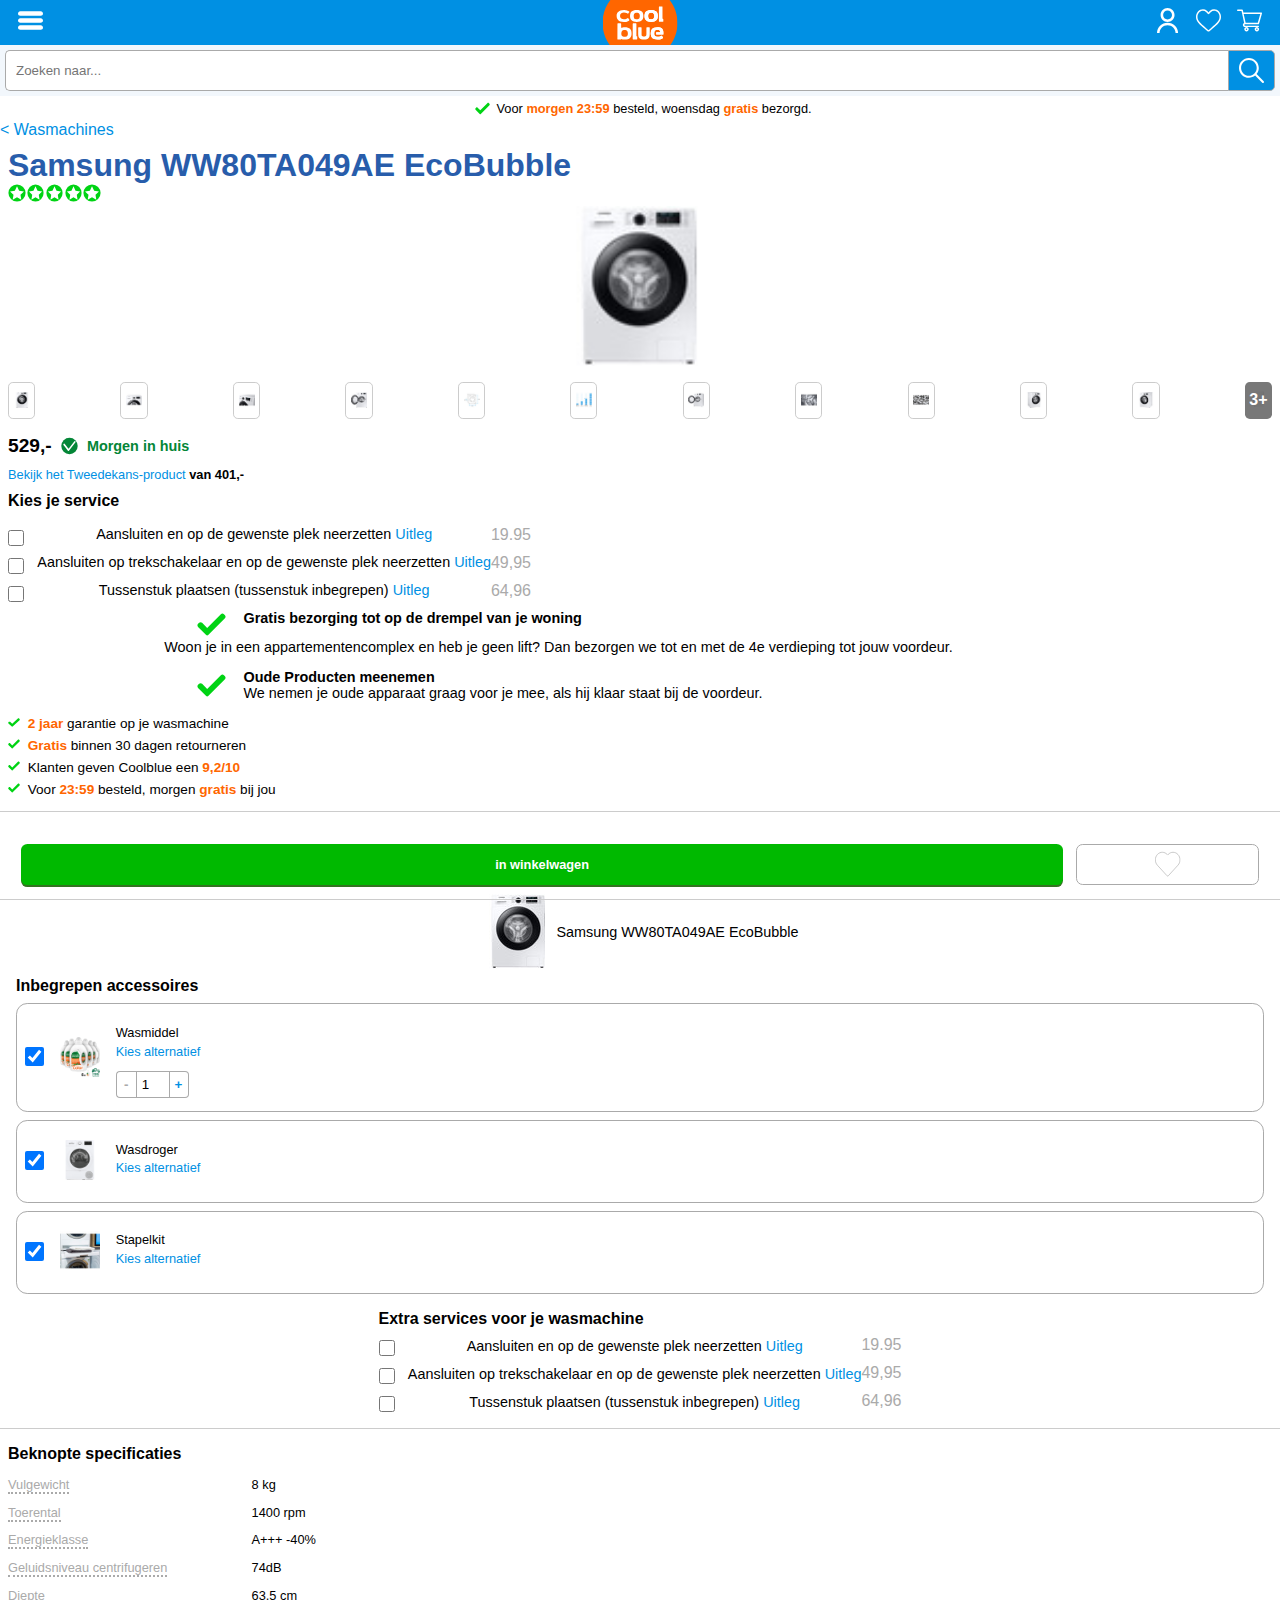
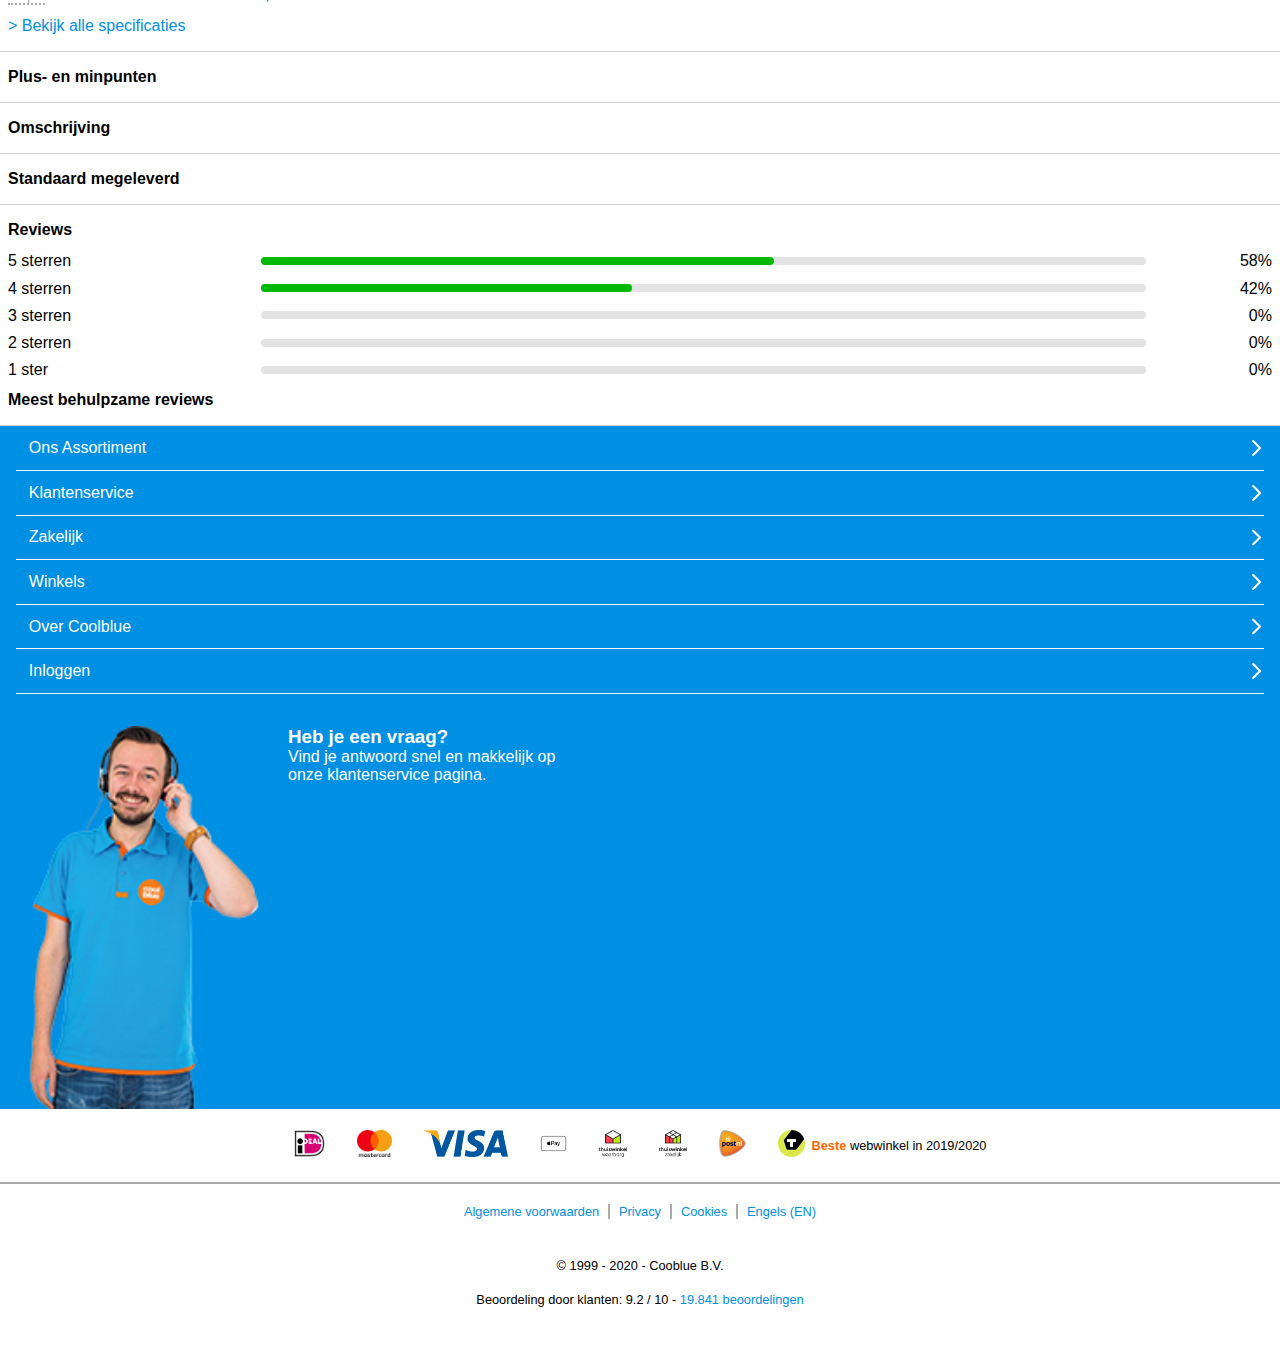
==== commit 27ffbcac: "Add files via upload" ====
--- a/detail.html
+++ b/detail.html
@@ -239,6 +239,55 @@
            </form>
        </article>
    </section>
+   <section>
+       <h5>Beknopte specificaties</h5>
+       <ul>
+           <li><span>Vulgewicht</span></li>
+           <li>8 kg</li>
+           <li><span>Toerental</span></li>
+           <li>1400 rpm</li>
+           <li><span>Energieklasse</span></li>
+           <li>A+++ -40%</li>
+           <li><span>Geluidsniveau centrifugeren</span></li>
+           <li>74dB</li>
+           <li><span>Diepte</span></li>
+           <li>63,5 cm</li>
+       </ul>
+       <a href="">> Bekijk alle specificaties</a>
+   </section>
+   <section>
+       <h5>Plus- en minpunten</h5>
+   </section>
+   
+   <section>
+       <h5>Omschrijving</h5>
+   </section>
+   
+   <section>
+       <h5>Standaard megeleverd</h5>
+   </section>
+   
+   <section>
+       <h5>Reviews</h5>
+       <ul>
+           <li>5 sterren</li>
+           <li><div></div></li>
+           <li>58%</li>
+           <li>4 sterren</li>
+           <li><div></div></li>
+           <li>42%</li>
+           <li>3 sterren</li>
+           <li></li>
+           <li>0%</li>
+           <li>2 sterren</li>
+           <li></li>
+           <li>0%</li>
+           <li>1 ster</li>
+           <li></li>
+           <li>0%</li>
+       </ul>
+       <h5>Meest behulpzame reviews</h5>
+   </section>
 	</main>
 	
 	<footer>
--- a/styles/style.css
+++ b/styles/style.css
@@ -1,8 +1,10 @@
 /* CSS Document */
-*, *::after, *::before {
-  box-sizing:border-box;
+*,
+*::after,
+*::before {
+    box-sizing: border-box;
     margin: 0;
-    padding:0;
+    padding: 0;
 }
 
 body {
@@ -18,6 +20,7 @@
     height: 6em;
     width: 100%;
     z-index: 1;
+    z-index: 10;
 }
 
 header nav:nth-of-type(1) {
@@ -44,7 +47,7 @@
     padding: .5em;
 }
 
-header nav:nth-of-type(1) ul:first-of-type li:nth-of-type(2){
+header nav:nth-of-type(1) ul:first-of-type li:nth-of-type(2) {
     position: absolute;
     width: 75px;
     top: 50%;
@@ -54,7 +57,7 @@
     margin: 0;
 }
 
-header nav:nth-of-type(1) ul:first-of-type li:nth-of-type(2) img{
+header nav:nth-of-type(1) ul:first-of-type li:nth-of-type(2) img {
     width: 75px;
 }
 
@@ -62,14 +65,14 @@
     width: 25px;
 }
 
-header img{
+header img {
     display: flex;
 }
 
 header form {
     width: 100%;
     background: #f2f7fc;
-    padding:5px;
+    padding: 5px;
     display: flex;
 }
 
@@ -94,7 +97,7 @@
 
 header nav:nth-of-type(2) {
     position: absolute;
-    background: rgba(0,0,0, 0.0);
+    background: rgba(0, 0, 0, 0.0);
     width: 100%;
     left: -102%;
 }
@@ -164,21 +167,24 @@
     padding-top: 6em;
 }
 
-main nav:nth-of-type(1), main nav:nth-of-type(4) {
+main nav:nth-of-type(1),
+main nav:nth-of-type(4) {
     width: 100%;
     overflow-x: hidden;
     width: 95vw;
     margin: 0 auto;
 }
 
-main nav:nth-of-type(1) ul, main nav:nth-of-type(4) ul {
+main nav:nth-of-type(1) ul,
+main nav:nth-of-type(4) ul {
     display: flex;
     flex-wrap: nowrap;
     flex-direction: row;
     padding: .3em 0;
 }
 
-main nav:nth-of-type(1) li, main nav:nth-of-type(4) li {
+main nav:nth-of-type(1) li,
+main nav:nth-of-type(4) li {
     width: 100%;
     flex-basis: 100%;
     flex-shrink: 0;
@@ -203,28 +209,28 @@
     color: #f60;
 }
 
-main .banner img {
-    width: 100%;
-}
-
-main section:first-of-type {
+.index .banner img {
+    width: 100%;
+}
+
+.index section:first-of-type {
     display: flex;
     flex-direction: row;
     overflow-x: auto;
 }
 
-main section:first-of-type a {
+.index section:first-of-type a {
     flex-basis: 100%;
     display: flex;
     flex-shrink: 0;
 }
 
 
-main section:first-of-type img{
-    width: 100%;
-}
-
-main nav:nth-of-type(2) ul {
+.index section:first-of-type img {
+    width: 100%;
+}
+
+.index nav:nth-of-type(2) ul {
     display: flex;
     flex-wrap: wrap;
     padding: .5em;
@@ -232,7 +238,7 @@
     justify-content: space-around;
 }
 
-main nav h2 {
+.index nav h2 {
     flex-basis: 100%;
     font-size: 1.3em;
     padding: .5em .5em;
@@ -244,23 +250,23 @@
     color: #0090e3;
 }
 
-main nav:nth-of-type(2) li {
+.index nav:nth-of-type(2) li {
     width: 46%;
     margin: .4em 0;
 }
 
-main nav:nth-of-type(2) figure {
+.index nav:nth-of-type(2) figure {
     width: 100%;
     background: #f2f7fc;
     border-radius: .3em;
     box-shadow: 0px 0px 5px #aaa;
 }
 
-main nav:nth-of-type(2) img {
+.index nav:nth-of-type(2) img {
     width: 100%
 }
 
-main nav:nth-of-type(2) figcaption {
+.index nav:nth-of-type(2) figcaption {
     background: #fff;
     padding: 1em;
     text-align: center;
@@ -268,16 +274,16 @@
     font-size: .9em;
 }
 
-main nav:nth-of-type(2) li:last-of-type {
+.index nav:nth-of-type(2) li:last-of-type {
     width: 100%;
     margin-left: .5em;
 }
 
-main nav:nth-of-type(2) li:last-of-type::first-letter {
+.index nav:nth-of-type(2) li:last-of-type::first-letter {
     font-weight: 900;
 }
 
-main .opmaak {
+.index .opmaak {
     display: flex;
     justify-content: center;
     font-size: 1em;
@@ -285,23 +291,23 @@
     position: relative;
 }
 
-main .opmaak strong {
+.index .opmaak strong {
     color: #f60;
 }
 
-main .opmaakfoto {
+.index .opmaakfoto {
     width: 1.2em;
     vertical-align: middle;
 }
 
-main .opmaak div {
+.index .opmaak div {
     flex-grow: 4;
     padding: 0 .5em;
     border-top: .000001em solid #ddd;
     margin: 0 1em;
 }
 
-main .opmaak a {
+.index .opmaak a {
     flex-grow: 1;
     text-align: center;
     margin-top: -2.5%;
@@ -313,44 +319,51 @@
 
 /*Begin van eerste producten Best Verkocht*/
 
-main nav:nth-of-type(3), main nav:nth-of-type(5) {
-    padding: .5em;
-}
-
-main nav:nth-of-type(3) ul, main nav:nth-of-type(5) ul{
+.index nav:nth-of-type(3),
+main nav:nth-of-type(5) {
+    padding: .5em;
+}
+
+.index nav:nth-of-type(3) ul,
+main nav:nth-of-type(5) ul {
     display: flex;
     flex-wrap: nowrap;
     overflow-x: auto;
-    
-}
-
-main nav:nth-of-type(3) li, main nav:nth-of-type(5) li{
+
+}
+
+.index nav:nth-of-type(3) li,
+main nav:nth-of-type(5) li {
     display: flex;
     flex-wrap: wrap;
     width: 15em;
     flex-shrink: 0;
-    
-}
-
-main nav:nth-of-type(3) figure, main nav:nth-of-type(5) figure{
+
+}
+
+.index nav:nth-of-type(3) figure,
+main nav:nth-of-type(5) figure {
     display: flex;
     flex-direction: column;
     justify-content: center;
 }
 
-main nav:nth-of-type(3) figure img, main nav:nth-of-type(5) figure img{
+.index nav:nth-of-type(3) figure img,
+main nav:nth-of-type(5) figure img {
     height: 6em;
     margin: 0 auto;
 }
 
-main nav:nth-of-type(3) figcaption, main nav:nth-of-type(5) figcaption{
+.index nav:nth-of-type(3) figcaption,
+main nav:nth-of-type(5) figcaption {
     font-weight: bold;
     margin-top: .4em;
     width: .6em;
     width: 100%;
 }
 
-main nav:nth-of-type(3) b, main nav:nth-of-type(5) b {
+.index nav:nth-of-type(3) b,
+main nav:nth-of-type(5) b {
     color: #000;
 }
 
@@ -367,37 +380,37 @@
     height: 1em;
 }
 
-main nav:nth-of-type(3) p:last-of-type, main nav:nth-of-type(5) p:last-of-type {
+.index nav:nth-of-type(3) p:last-of-type,
+main nav:nth-of-type(5) p:last-of-type {
     color: #000;
 }
 
 .stars p:last-of-type {
     padding-left: .5em;
-    color: #0090e3!important;
-}
-
-main nav:nth-of-type(4) {
+    color: #0090e3 !important;
+}
+
+.index nav:nth-of-type(4) {
     overflow-x: scroll;
 }
 
-main nav:nth-of-type(4) img {
-    width: 100%;
-}
-
-main nav:nth-of-type(4) li {
+.index nav:nth-of-type(4) img {
+    width: 100%;
+}
+
+.index nav:nth-of-type(4) li {
     margin-right: 2em;
 }
 
 /*Begin footer*/
 
-footer {
-}
+footer {}
 
 footer nav:nth-of-type(1) {
     background: #0090e3;
 }
 
-footer nav:nth-of-type(1)  ul {
+footer nav:nth-of-type(1) ul {
     padding: 0 1em;
     list-style-type: none;
 }
@@ -450,7 +463,7 @@
     text-decoration: underline;
 }
 
-a:hover p{
+a:hover p {
     text-decoration: underline;
 }
 
@@ -476,26 +489,24 @@
     margin-left;
 }
 
-footer nav:nth-of-type(2) li+li {
+footer nav:nth-of-type(2) li + li {
     margin-left: 2em;
 }
 
-footer nav:nth-of-type(2) li:last-of-type strong{
-    color:#f60;
-}
-
-footer nav:nth-of-type(2) li:last-of-type a:last-of-type{
-    color:#000;
+footer nav:nth-of-type(2) li:last-of-type strong {
+    color: #f60;
+}
+
+footer nav:nth-of-type(2) li:last-of-type a:last-of-type {
+    color: #000;
     font-size: .8em;
     align-self: center;
     margin-left: .5em
 }
 
-footer nav:nth-of-type(2) li:last-of-type img{
-}
-
-footer nav:nth-of-type(2) li:last-of-type{
-}
+footer nav:nth-of-type(2) li:last-of-type img {}
+
+footer nav:nth-of-type(2) li:last-of-type {}
 
 /*3rd Nav in Footer*/
 
@@ -512,7 +523,7 @@
     padding: 0 .7em;
 }
 
-footer nav:nth-of-type(3) li+li {
+footer nav:nth-of-type(3) li + li {
     border-left: 2px solid #aaa;
 }
 
@@ -546,10 +557,391 @@
 
 /*DETAIL PAGINA*/
 
+.detail_page section {
+    padding: .5em;
+    border-bottom: .1em solid #ccc;
+}
+
+.detail_page section:nth-of-type(2) article:nth-of-type(1) img {
+    width: 1.1em;
+    margin-right: -.2em;
+}
+
+h1 {
+    color: #285dab;
+}
+
+.detail_page section:nth-of-type(2) article:nth-of-type(2) {
+    height: 10em;
+}
+
+.detail_page section:nth-of-type(2) article:nth-of-type(2) img {
+    display: flex;
+    height: 100%;
+    margin: 0 auto;
+}
+
+.detail_page section:nth-of-type(2) article:nth-of-type(3) {
+    max-width: 100vw;
+}
+
+.detail_page section:nth-of-type(2) article:nth-of-type(3) ul {
+    display: flex;
+    justify-content: space-between;
+    flex-wrap: nowrap;
+    max-width: 100vw;
+    margin: 1em 0;
+}
+
+.detail_page section:nth-of-type(2) article:nth-of-type(3) li {
+    display: flex;
+    border: 1px solid #ccc;
+    padding: .6em .3em;
+    border-radius: .3em;
+    position: relative;
+    width: 1.7em;
+}
+
+.detail_page section:nth-of-type(2) article:nth-of-type(3) img {
+    height: 1em;
+}
+
+.detail_page section:nth-of-type(2) article:nth-of-type(3) li:last-of-type {
+    border: 0;
+    justify-content: center;
+}
+
+.detail_page section:nth-of-type(2) article:nth-of-type(3) li:last-of-type p {
+    position: absolute;
+    top: 0;
+    bottom: 0;
+    left: 0;
+    right: 0;
+    background: rgba(105, 105, 105, 0.9);
+    border-radius: .3em;
+    font-weight: 900;
+    color: #fff;
+    text-align: center;
+    line-height: 2.2em;
+}
+
+.detail_page section:nth-of-type(2) article:nth-of-type(4) {
+    display: flex;
+    flex-wrap: wrap;
+}
+
+.detail_page section:nth-of-type(2) article:nth-of-type(4) p:nth-of-type(1) {
+    font-size: 1.2em;
+}
+
+.detail_page section:nth-of-type(2) article:nth-of-type(4) p:nth-of-type(2) {
+    font-size: .9em;
+    align-self: center;
+    color: #048637;
+    font-weight: bold;
+}
+
+.detail_page section:nth-of-type(2) article:nth-of-type(4) img {
+    width: 1.2em;
+    margin: 0 .5em;
+}
+
+.detail_page section:nth-of-type(2) article:nth-of-type(4) span {
+    color: #0090e3;
+
+}
+
+.detail_page section:nth-of-type(2) article:nth-of-type(4) p:nth-of-type(3) {
+    font-size: .8em;
+    flex-basis: 100vw;
+    margin: .8em 0;
+
+}
+
+.detail_page section:nth-of-type(2) article:nth-of-type(5) {
+    display: flex;
+    flex-wrap: wrap;
+}
+
+.detail_page section:nth-of-type(2) article:nth-of-type(5) label, .detail_page section:nth-of-type(3) article:nth-of-type(2) label {
+    display: flex;
+    justify-content: space-between;
+    margin: .5em 0;
+}
+
+.detail_page section:nth-of-type(2) article:nth-of-type(5) h6, .detail_page section:nth-of-type(3) article:nth-of-type(2) h6  {
+    flex-basis: 100%;
+    font-size: 1em;
+    margin-bottom: .5em;
+}
+
+.detail_page section:nth-of-type(2) article:nth-of-type(5) input, .detail_page section:nth-of-type(3) article:nth-of-type(2) input {
+    min-height: 1.2em;
+    min-width: 1.2em;
+    margin-top: .3em;
+    margin-right: 1em;
+}
+
+.detail_page section:nth-of-type(2) article:nth-of-type(5) p:nth-of-type(1), .detail_page section:nth-of-type(3) article:nth-of-type(2) p:nth-of-type(1) {
+    font-size: .9em;
+}
+
+.detail_page section:nth-of-type(2) article:nth-of-type(5) p:nth-of-type(2), .detail_page section:nth-of-type(3) article:nth-of-type(2) p:nth-of-type(2) {
+    color: #aaa;
+}
+
+.detail_page section:nth-of-type(2) article:nth-of-type(6) {
+    display: flex;
+    flex-wrap: wrap;
+    justify-content: flex-end;
+}
+
+.detail_page section:nth-of-type(2) article:nth-of-type(6) img {
+    width: 1.8em;
+}
+
+.detail_page section:nth-of-type(2) article:nth-of-type(6) p {
+    flex-basis: 80%;
+    margin: 0 1.2em;
+    font-size: .9em;
+}
+
+.detail_page section:nth-of-type(2) article:nth-of-type(6) p:nth-of-type(2) {
+    flex-basis: 100%;
+    padding-left: 11%;
+}
+
+.detail_page section:nth-of-type(2) article:nth-of-type(6) p:nth-of-type(3),
+.detail_page section:nth-of-type(2) article:nth-of-type(6) img:nth-of-type(2) {
+    margin-top: 1em;
+}
+
+
+.detail_page section:nth-of-type(2) article:nth-of-type(6) p:nth-of-type(4) {
+    margin-top: -1em;
+}
+
+.detail_page section:nth-of-type(2) article:nth-of-type(6) ul {
+    flex-basis: 100%;
+    justify-content: center;
+    margin-top: .5em;
+}
+
+.detail_page section:nth-of-type(2) article:nth-of-type(6) ul img {
+    width: .85em;
+    margin-right: .6em;
+}
+
+.detail_page section:nth-of-type(2) article:nth-of-type(6) li {
+    font-size: .85em;
+    margin: .5em 0;
+}
+
+.detail_page section:nth-of-type(2) article:nth-of-type(6) ul strong {
+    color: #f60;
+}
+
+/* 3rd Section*/
+
+.detail_page section:nth-of-type(3) {
+    padding: .5em;
+    margin-top: 1em;
+    display: flex;
+    flex-wrap: wrap;
+    justify-content: center;
+}
+
+.detail_page section:nth-of-type(3) h5 {
+    font-size: 1em;
+    flex-basis: 100%;
+    margin-bottom: 1em;
+    padding: .5em;
+}
+
+.detail_page section:nth-of-type(3) p:nth-of-type(1) {
+    font-size: .9em;
+    align-self: center;
+    
+}
+
+.detail_page section:nth-of-type(3) img:nth-of-type(1) {
+    
+}
+
+.detail_page section:nth-of-type(3) article:nth-of-type(1) {
+    width: 100vw;
+    padding: .5em;
+}
+
+.detail_page section:nth-of-type(3) article:nth-of-type(1) h6 {
+    font-size: 1em;
+}
+
+.detail_page section:nth-of-type(3) article:nth-of-type(1) label {
+    border: 1px solid #aaa;
+    display: flex;
+    padding: .5em;
+    border-radius: .7em;
+    max-width: 100vw;
+    margin: .5em 0;
+    flex-wrap: wrap;
+    padding-bottom: .6em;
+    position: relative;
+}
+
+.detail_page section:nth-of-type(3) article:nth-of-type(1) label input {
+    align-self: center;
+    width: 1.4em;
+    height: 1.4em;
+    
+}
+
+.detail_page section:nth-of-type(3) article:nth-of-type(1) img {
+    width: 2.5em;
+    height: 2.5em;
+    margin: 0 1em;
+    align-self: center
+}
+
+.detail_page section:nth-of-type(3) article:nth-of-type(1) div {
+    display: flex;
+    flex-basis: 73%;
+    flex-direction: column;
+    font-size: .8em;
+    padding: 1em 0 3em 0;
+}
+
+.detail_page section:nth-of-type(3) article:nth-of-type(1) label:nth-of-type(2) div, .detail_page section:nth-of-type(3) article:nth-of-type(1) label:nth-of-type(3) div {
+    padding: 1em 0;
+}
+
+.detail_page section:nth-of-type(3) article:nth-of-type(1)
+span {
+    flex-basis: 100%;
+    color: #0090e3;
+    margin: .3em 0;
+}
+
+.detail_page section:nth-of-type(3) article:nth-of-type(1) button:nth-of-type(1) {
+    position: absolute;
+    bottom: 1em;
+    left: 7.4em;
+    width: 1.5em;
+    height: 2em;
+    color: #aaa;
+    border: 1px solid #aaa;
+    background: #fff;
+    border-right: 0;
+    border-radius: .3em 0 0 .3em;
+    font-weight: bold;
+}
+
+.detail_page section:nth-of-type(3) article:nth-of-type(1) input:nth-of-type(2) {
+    position: absolute;
+    bottom: 1em;
+    left: 8.9em;
+    width: 2.6em;
+    height: 2em;
+    border: 1px solid #aaa;
+    border-radius: 0;
+    z-index: 2;
+    text-align: center;
+}
+
+.detail_page section:nth-of-type(3) article:nth-of-type(1) button:nth-of-type(2) {
+    position: absolute;
+    bottom: 1em;
+    left: 11.4em;
+    width: 1.5em;
+    height: 2em;
+    color: #0090e3;
+    border: 1px solid #aaa;
+    background: #fff;
+    border-left: 0;
+    border-radius: 0 .3em .3em 0;
+    font-weight: bold;
+}
+
+
+.detail_page section:nth-of-type(4) {
+    padding: .5em;
+    display: flex;
+    flex-wrap: wrap;
+}
+
+h5 {
+    font-size: 1em;
+    margin: .5em 0;
+    flex-basis: 100%;
+}
+
+.detail_page section:nth-of-type(4)  ul{
+    display: flex;
+    flex-wrap: wrap;
+    font-size: .8em;
+}
+
+.detail_page section:nth-of-type(4) ul li:nth-of-type(odd) span{
+    color: #aaa;
+    border-bottom: 2px dotted #aaa;
+    width: 60%;
+}
+
+.detail_page section:nth-of-type(4) ul li{
+    margin: .5em 0;
+    width: 40%;
+}
+
+.detail_page section:nth-of-type(4) a{
+    flex-basis: 100%;
+    margin: .5em 0;
+}
+
+.detail_page section:nth-of-type(8) ul {
+    display: flex;
+    flex-wrap: wrap;
+    justify-content: center;
+}
+
+.detail_page section:nth-of-type(8) ul li {
+    width: 20%;
+    line-height: 1.7em;
+}
+
+.detail_page section:nth-of-type(8) ul li:nth-child(3n+2) {
+    width: 70%;
+    background: #e3e3e3;
+    border-radius: 1em;
+    height: .5em;
+    align-self: center;
+}
+
+.detail_page section:nth-of-type(8) ul li:nth-child(3n+3) {
+    text-align: right;
+    width: 10%;
+}
+
+.detail_page section:nth-of-type(8) ul li:nth-of-type(2) div {
+    background: #00b900;
+    width: 58%;
+    height: .5em;
+    border-radius: 1em;
+}
+
+.detail_page section:nth-of-type(8) ul li:nth-of-type(5) div {
+    background: #00b900;
+    width: 42%;
+    height: .5em;
+    border-radius: 1em;
+}
+
+/*DETAIL ANIMATIE*/
+
 body .fixedbar {
     position: fixed;
     bottom: 0;
     width: 100%;
+    z-index: 10;
 }
 
 .fixedbar form {
@@ -569,9 +961,13 @@
 
 .fixedbar button:first-of-type {
     flex-grow: 6;
-    background: #4fae32;
+    background: #00b900;
     border: 0;
     box-shadow: 0 2px #347321;
+    color: #fff;
+    font-weight: 800;
+    font-size: .8em;
+    z-index: 10;
 }
 
 .fixedbar button:last-of-type {
@@ -580,6 +976,7 @@
     position: relative;
     background: #fff;
     border: 1px solid #aaa;
+    z-index:10;
 }
 
 .fixedbar button img {
@@ -603,22 +1000,47 @@
 }
 
 @keyframes popupheart {
-    0% {height: 2em}
-    50% {height: 2.5em}
-    100% {height: 2em}
+    0% {
+        height: 2em
+    }
+
+    50% {
+        height: 2.5em
+    }
+
+    100% {
+        height: 2em
+    }
 }
 
 @keyframes open {
-    0% {left: -102%;}
-    50% {background:rgba(0,0,0,0.0);left: 0}
-    100% {background: rgba(0,0,0,0.7);left: 0}
+    0% {
+        left: -102%;
+    }
+
+    50% {
+        background: rgba(0, 0, 0, 0.0);
+        left: 0
+    }
+
+    100% {
+        background: rgba(0, 0, 0, 0.7);
+        left: 0
+    }
 }
 
 @keyframes close {
-    0% {background:rgba(0,0,0,0.7);left: 0;}
-    50% {background:rgba(0,0,0,0.0);left: 0}
-    100% {left: -102%}
-}
-
-
-
+    0% {
+        background: rgba(0, 0, 0, 0.7);
+        left: 0;
+    }
+
+    50% {
+        background: rgba(0, 0, 0, 0.0);
+        left: 0
+    }
+
+    100% {
+        left: -102%
+    }
+}
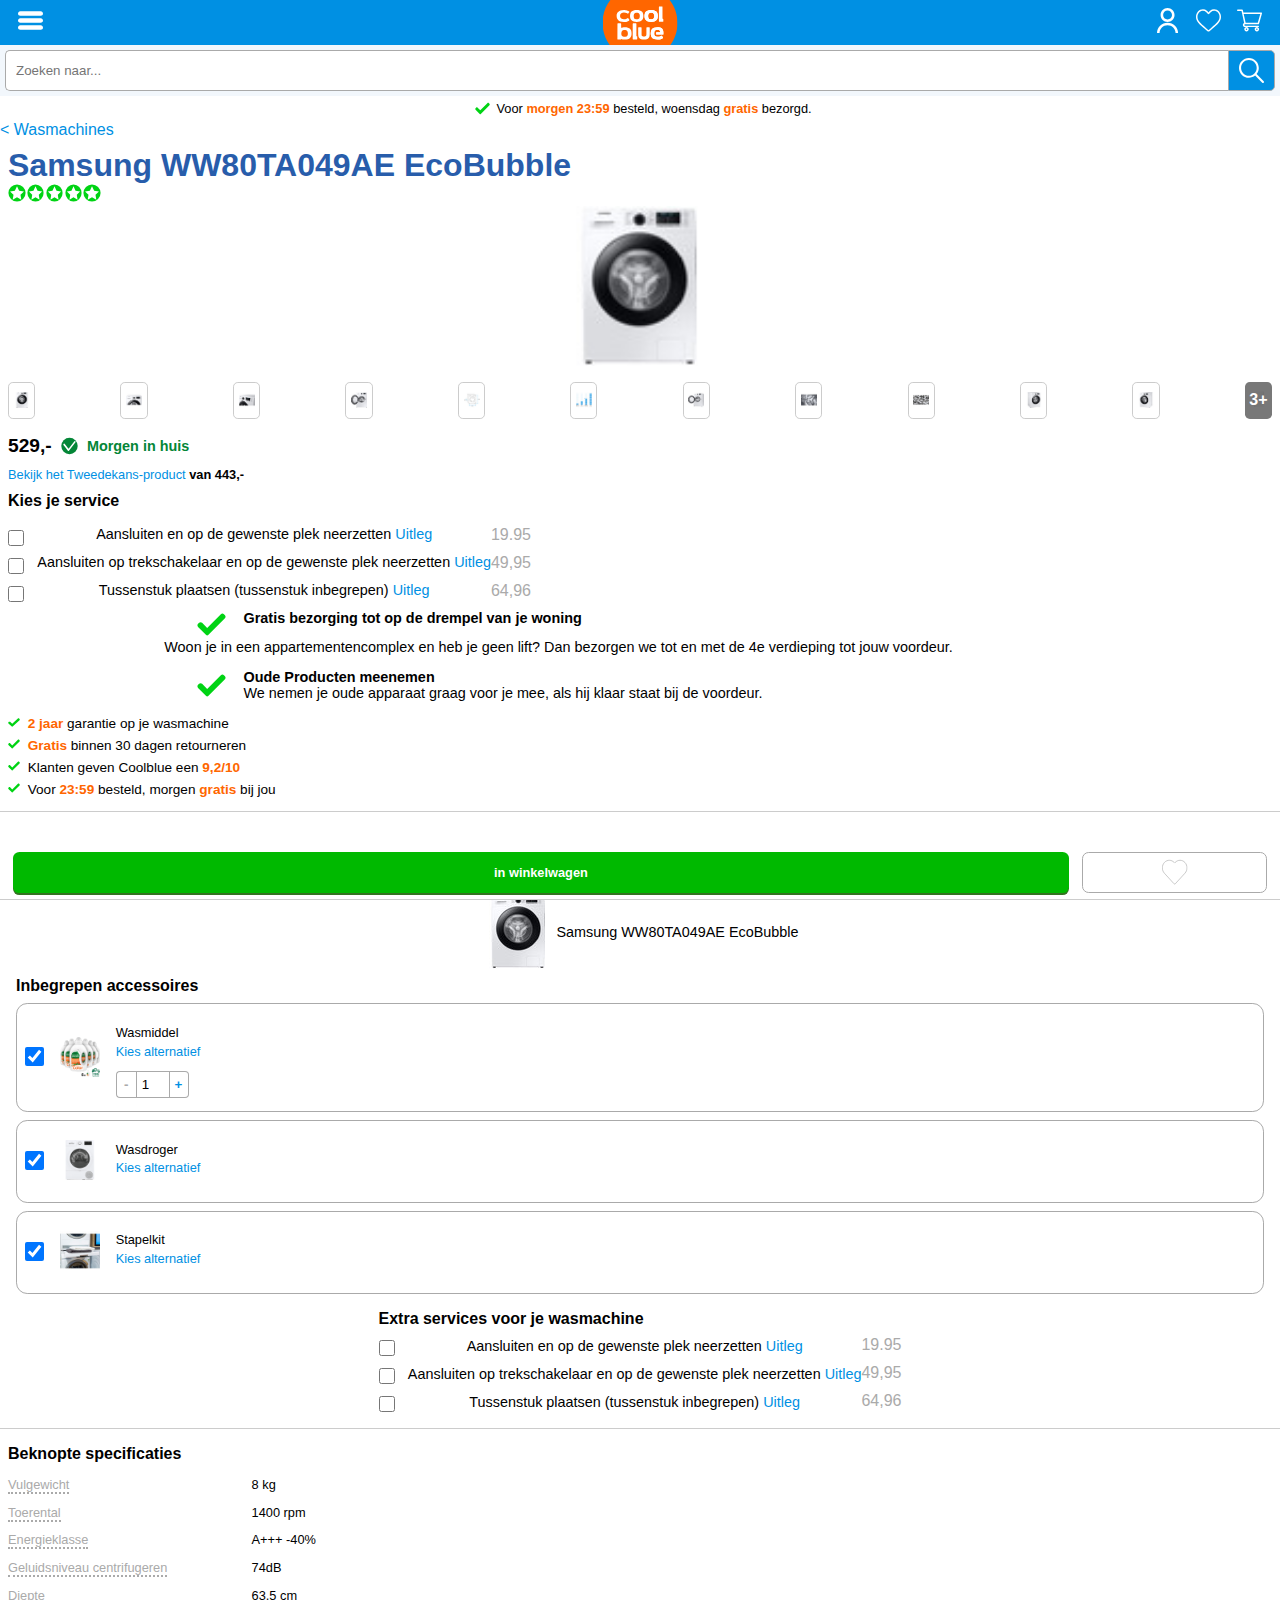
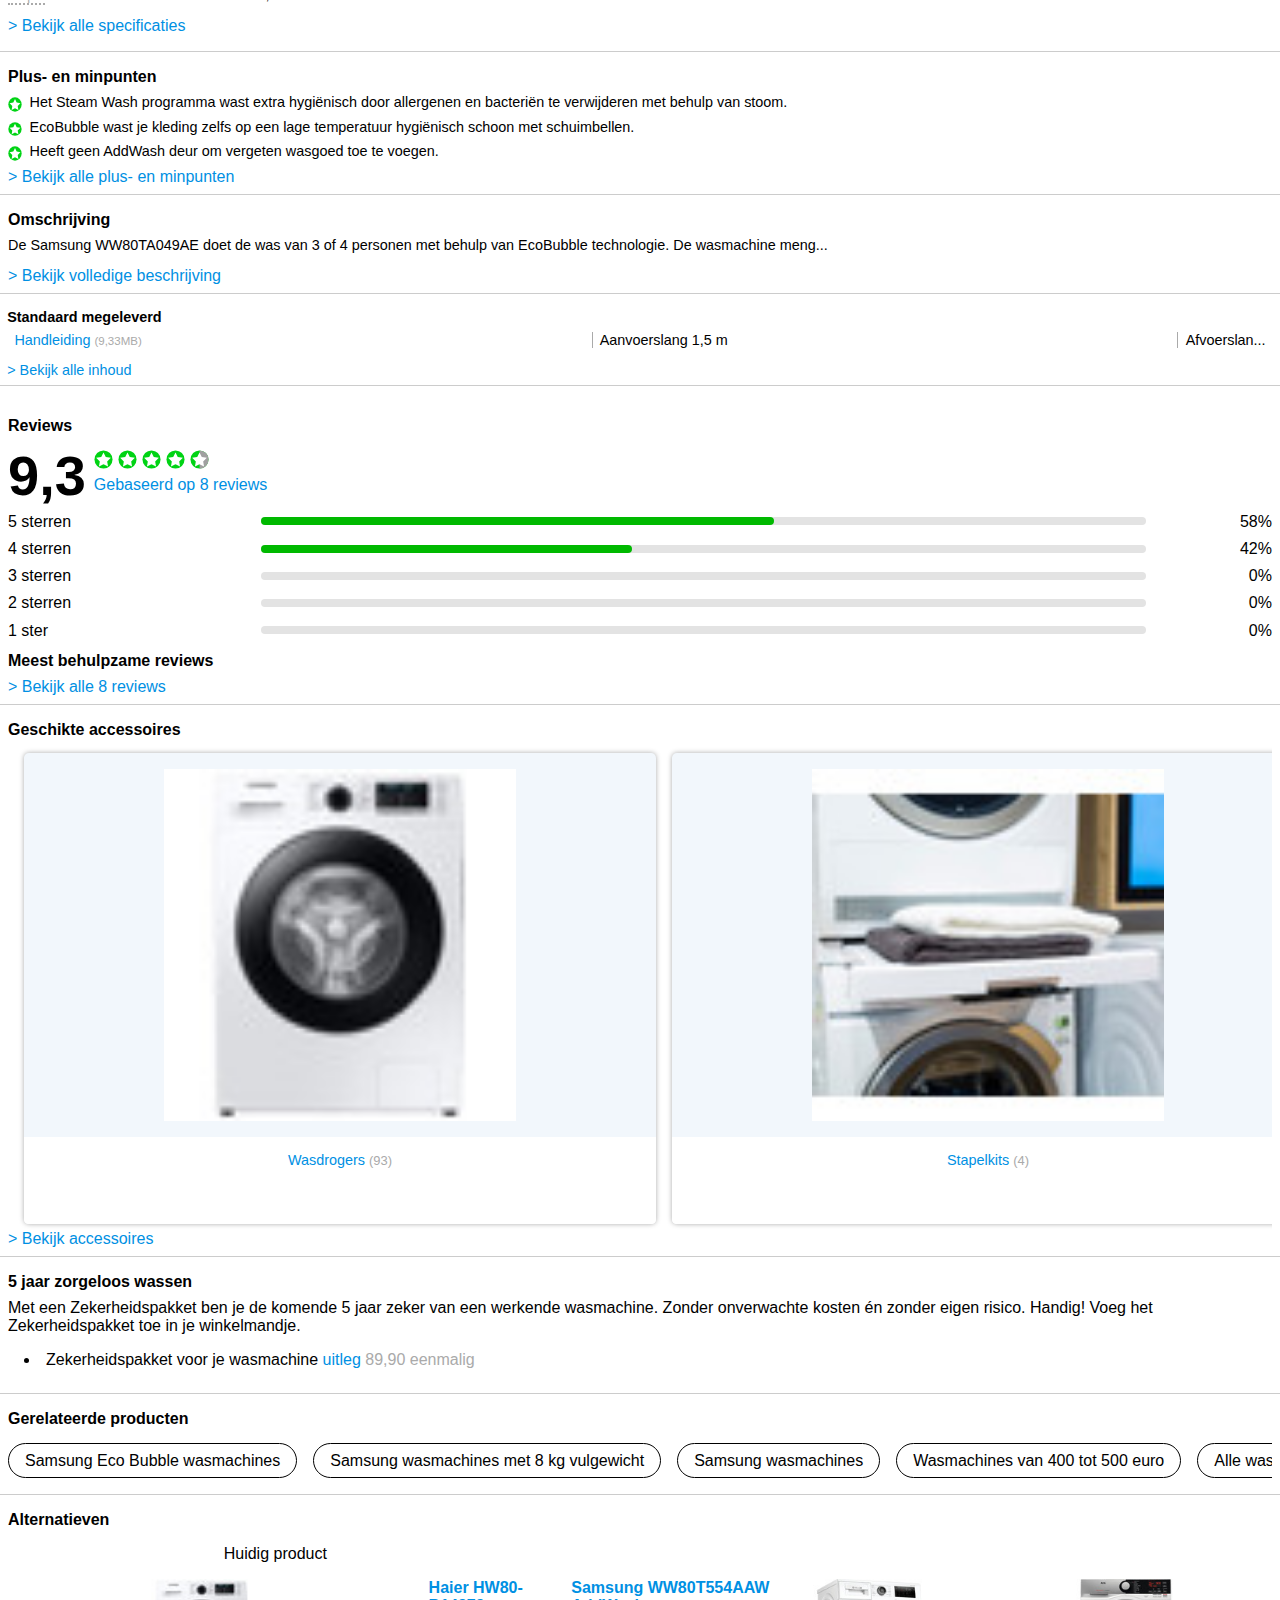
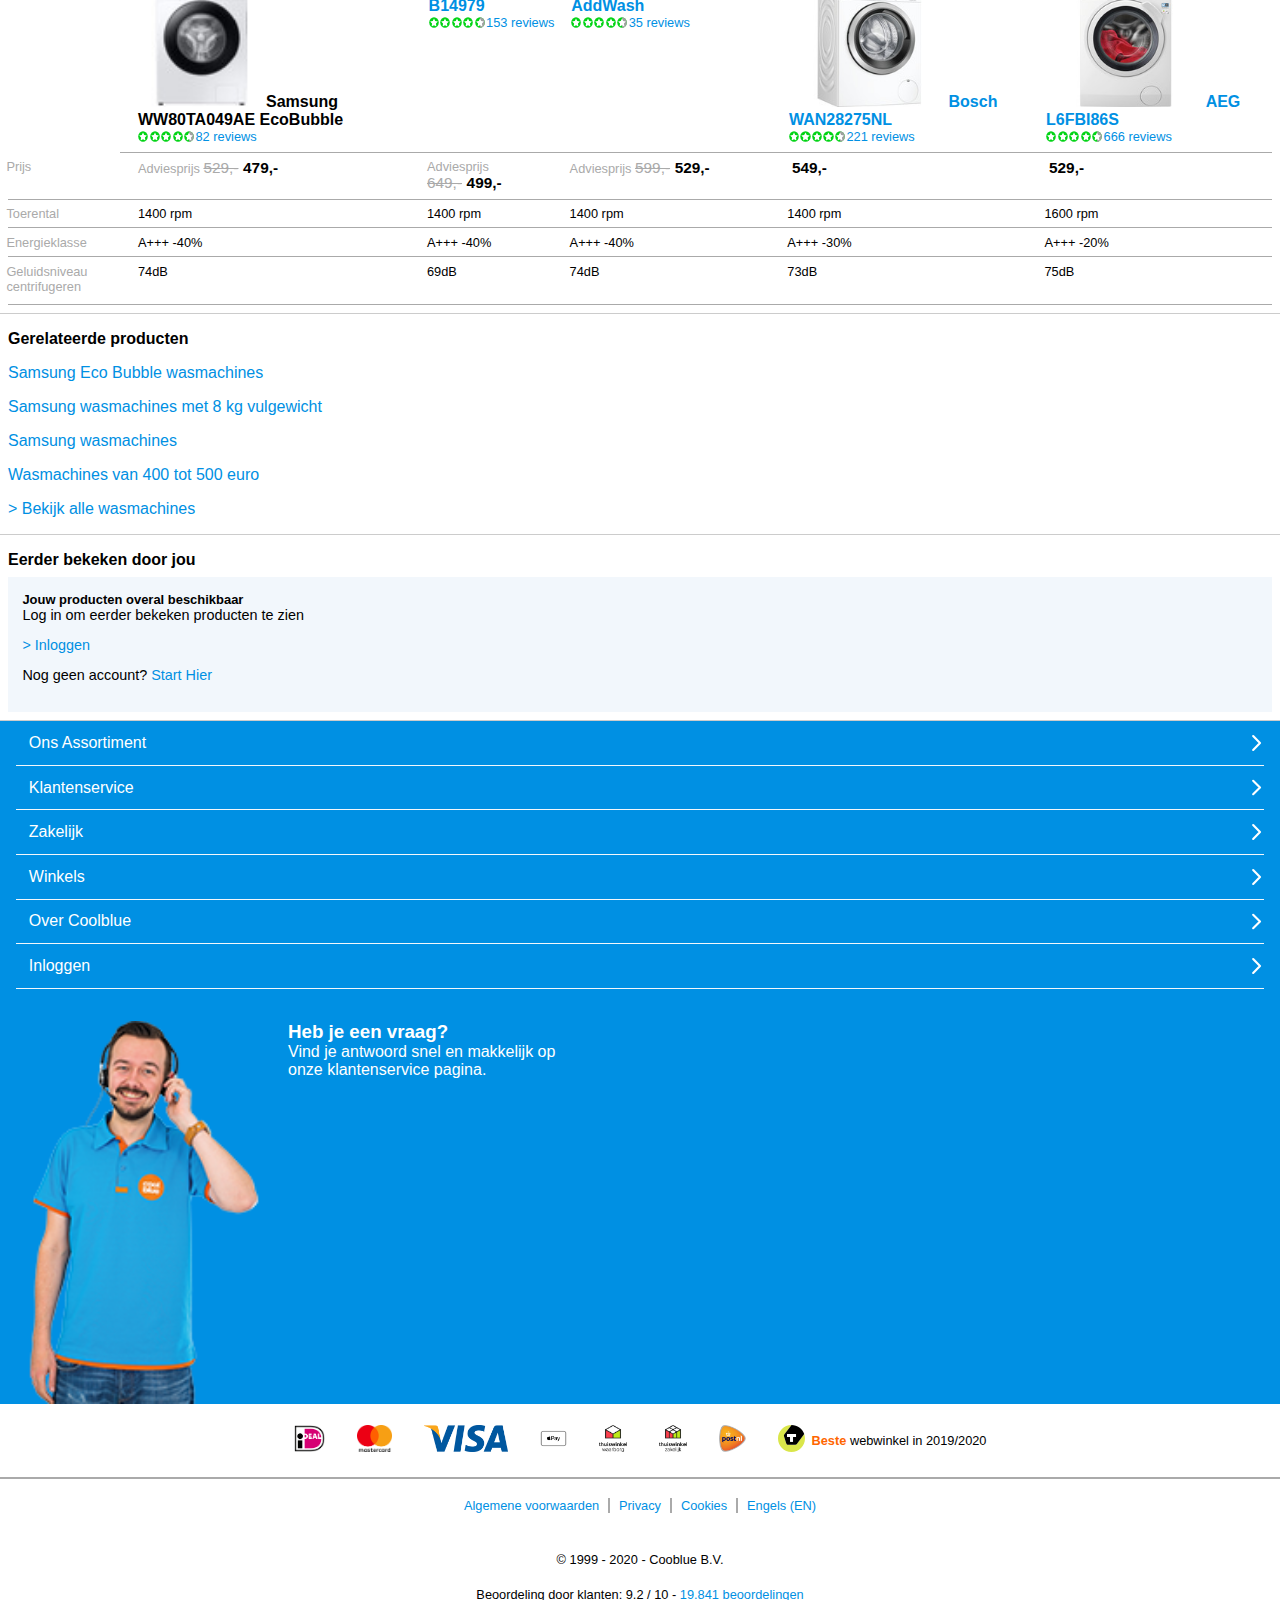
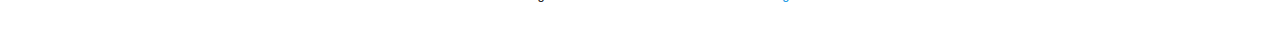
==== commit b14a7770: "Add files via upload" ====
--- a/detail.html
+++ b/detail.html
@@ -145,7 +145,7 @@
        <article>
            <p><strong>529,-</strong></p>
            <img src="./images/check_circle.svg" alt="check"><p>Morgen in huis</p>
-           <p><span>Bekijk het Tweedekans-product</span> <strong>van 401,-</strong></p>
+           <p><span>Bekijk het Tweedekans-product</span> <strong>van 443,-</strong></p>
        </article>
        <article>
            <h6>Kies je service</h6>
@@ -257,18 +257,43 @@
    </section>
    <section>
        <h5>Plus- en minpunten</h5>
+       <ul>
+           <li><img src="images/star.svg" alt="pluspunt">Het Steam Wash programma wast extra hygiënisch door allergenen en bacteriën te verwijderen met behulp van stoom.</li>
+           <li><img src="images/star.svg" alt="pluspunt">EcoBubble wast je kleding zelfs op een lage temperatuur hygiënisch schoon met schuimbellen.</li>
+           <li><img src="images/star.svg" alt="minpunt">Heeft geen AddWash deur om vergeten wasgoed toe te voegen.</li>
+       </ul>
+       <a href="">> Bekijk alle plus- en minpunten</a>
    </section>
    
    <section>
        <h5>Omschrijving</h5>
+       <p>De Samsung WW80TA049AE doet de was van 3 of 4 personen met behulp van EcoBubble technologie. De wasmachine meng...</p>
+       <a href="">> Bekijk volledige beschrijving</a>
    </section>
    
    <section>
        <h5>Standaard megeleverd</h5>
+       <ul>
+           <li><a href="">Handleiding </a><span>(9,33MB)</span></li>
+           <li>Aanvoerslang 1,5 m</li>
+           <li>Afvoerslan...</li>
+       </ul>
+       <a href="">> Bekijk alle inhoud</a>
    </section>
    
    <section>
        <h5>Reviews</h5>
+       <div>
+           <p>9,3</p>
+           <div>
+               <img src="./images/star.svg" alt="star">
+               <img src="./images/star.svg" alt="star">
+               <img src="./images/star.svg" alt="star">
+               <img src="./images/star.svg" alt="star">
+               <img src="./images/halfstar.svg" alt="halfstar">
+               <a href="">Gebaseerd op 8 reviews</a>
+           </div>
+       </div>
        <ul>
            <li>5 sterren</li>
            <li><div></div></li>
@@ -287,7 +312,184 @@
            <li>0%</li>
        </ul>
        <h5>Meest behulpzame reviews</h5>
-   </section>
+       <a href="">> Bekijk alle 8 reviews</a>
+   </section>
+   <section>
+       <h5>Geschikte accessoires</h5>
+       <ul>
+           <li>
+	           <a href="">
+	           <figure>
+	               <img src="./images/samsung.jfif" alt="Wasdrogers">
+	               <figcaption>Wasdrogers <span>(93)</span></figcaption>
+	           </figure>
+	       </a>
+	       </li>
+	       <li>
+	           <a href="">
+	           <figure>
+	               <img src="./images/stapel.jfif" alt="Wasdrogers">
+	               <figcaption>Stapelkits <span>(4)</span></figcaption>
+	           </figure>
+	       </a>
+	       </li>
+	       <li>
+	           <a href="">
+	           <figure>
+	               <img src="./images/wateraansl.png" alt="Wasdrogers">
+	               <figcaption>Wateraansluitingen <span>(3)</span></figcaption>
+	           </figure>
+	       </a>
+	       </li>
+	       <li>
+	           <a href="">
+	           <figure>
+	               <img src="./images/ontkalk.png" alt="Wasdrogers">
+	               <figcaption>Ontkalkers voor wasmachines en vaatwassers <span>(6)</span></figcaption>
+	           </figure>
+	       </a>
+	       </li>
+       </ul>
+       
+       <a href="">> Bekijk accessoires</a>
+   </section>
+   <section>
+       <h5>5 jaar zorgeloos wassen</h5>
+       <div>
+           <p>Met een Zekerheidspakket ben je de komende 5 jaar zeker van een werkende wasmachine. Zonder onverwachte kosten én zonder eigen risico. Handig! Voeg het Zekerheidspakket toe in je winkelmandje.</p>
+           <img src="./images/wasmachinevijfjaar.jfif" alt="">
+       </div>
+       <ul>
+           <li>Zekerheidspakket voor je wasmachine <a href="">uitleg</a><span> 89,90 eenmalig</span></li>
+       </ul>
+   </section>
+   <section>
+       <h5>Gerelateerde producten</h5>
+       <ul>
+       <li><a href="">Samsung Eco Bubble wasmachines</a></li>
+       <li><a href="">Samsung wasmachines met 8 kg vulgewicht</a></li>
+       <li><a href="">Samsung wasmachines</a></li>
+       <li><a href="">Wasmachines van 400 tot 500 euro</a></li>
+       <li><a href="">Alle wasmachines</a></li>
+       </ul>
+   </section>
+   <section>
+       <h5>Alternatieven</h5>
+       <table>
+           <tr>
+               <td></td>
+               <td>Huidig product</td>
+               <td></td>
+               <td></td>
+               <td></td>
+               <td></td>
+           </tr>
+           <tr>
+               <th></th>
+               <th><img src="./images/samsung.jfif" alt="">Samsung WW80TA049AE EcoBubble
+               <div>
+                   <img src="./images/star.svg" alt="star">
+                   <img src="./images/star.svg" alt="star">
+                   <img src="./images/star.svg" alt="star">
+                   <img src="./images/star.svg" alt="star">
+                   <img src="./images/halfstar.svg" alt="halfstar">
+                   <a href="">82 reviews</a>
+               </div>
+               </th>
+               <th><img src="./images/Haier.jfif" alt=""><a href="">Haier HW80-B14979</a>
+               <div>
+                   <img src="./images/star.svg" alt="star">
+                   <img src="./images/star.svg" alt="star">
+                   <img src="./images/star.svg" alt="star">
+                   <img src="./images/star.svg" alt="star">
+                   <img src="./images/halfstar.svg" alt="halfstar">
+                   <a href="">153 reviews</a>
+               </div>
+               </th>
+               <th><img src="./images/addwash.jfif" alt=""><a href="">Samsung WW80T554AAW AddWash</a>
+               <div>
+                   <img src="./images/star.svg" alt="star">
+                   <img src="./images/star.svg" alt="star">
+                   <img src="./images/star.svg" alt="star">
+                   <img src="./images/star.svg" alt="star">
+                   <img src="./images/halfstar.svg" alt="halfstar">
+                   <a href="">35 reviews</a>
+               </div>
+               </th>
+               <th><img src="./images/bosch.jfif" alt=""><a href="">Bosch WAN28275NL</a>
+               <div>
+                   <img src="./images/star.svg" alt="star">
+                   <img src="./images/star.svg" alt="star">
+                   <img src="./images/star.svg" alt="star">
+                   <img src="./images/star.svg" alt="star">
+                   <img src="./images/halfstar.svg" alt="halfstar">
+                   <a href="">221 reviews</a>
+               </div>
+               </th>
+               <th><img src="./images/AEG.jfif" alt=""><a href="">AEG L6FBI86S</a>
+               <div>
+                   <img src="./images/star.svg" alt="star">
+                   <img src="./images/star.svg" alt="star">
+                   <img src="./images/star.svg" alt="star">
+                   <img src="./images/star.svg" alt="star">
+                   <img src="./images/halfstar.svg" alt="halfstar">
+                   <a href="">666 reviews</a>
+               </div>
+               </th>
+           </tr>
+           <tr>
+               <td>Prijs</td>
+               <td>Adviesprijs <strike>529,-</strike><strong>479,-</strong></td>
+               <td>Adviesprijs <strike>649,-</strike><strong>499,-</strong></td>
+               <td>Adviesprijs <strike>599,-</strike><strong>529,-</strong></td>
+               <td><strong>549,-</strong></td>
+               <td><strong>529,-</strong></td>
+           </tr>
+           <tr>
+               <td>Toerental</td>
+               <td>1400 rpm</td>
+               <td>1400 rpm</td>
+               <td>1400 rpm</td>
+               <td>1400 rpm</td>
+               <td>1600 rpm</td>
+           </tr>
+           <tr>
+               <td>Energieklasse</td>
+               <td>A+++ -40%</td>
+               <td>A+++ -40%</td>
+               <td>A+++ -40%</td>
+               <td>A+++ -30%</td>
+               <td>A+++ -20%</td>
+           </tr>
+           <tr>
+               <td>Geluidsniveau centrifugeren</td>
+               <td>74dB</td>
+               <td>69dB</td>
+               <td>74dB</td>
+               <td>73dB</td>
+               <td>75dB</td>
+           </tr>
+       </table>
+       <a href=""></a>
+   </section>
+   <section>
+       <h5>Gerelateerde producten</h5>
+       <a href="">Samsung Eco Bubble wasmachines</a>
+       <a href="">Samsung wasmachines met 8 kg vulgewicht</a>
+       <a href="">Samsung wasmachines</a>
+       <a href="">Wasmachines van 400 tot 500 euro</a>
+       <a href="">> Bekijk alle wasmachines</a>
+   </section>
+   <section>
+       <h5>Eerder bekeken door jou</h5>
+       <div>
+           <h6>Jouw producten overal beschikbaar</h6>
+           <p>Log in om eerder bekeken producten te zien</p>
+           <a href="">> Inloggen</a>
+           <p>Nog geen account? <a href="">Start Hier</a></p>
+       </div>
+   </section>
+   
 	</main>
 	
 	<footer>
--- a/styles/style.css
+++ b/styles/style.css
@@ -663,30 +663,35 @@
     flex-wrap: wrap;
 }
 
-.detail_page section:nth-of-type(2) article:nth-of-type(5) label, .detail_page section:nth-of-type(3) article:nth-of-type(2) label {
+.detail_page section:nth-of-type(2) article:nth-of-type(5) label,
+.detail_page section:nth-of-type(3) article:nth-of-type(2) label {
     display: flex;
     justify-content: space-between;
     margin: .5em 0;
 }
 
-.detail_page section:nth-of-type(2) article:nth-of-type(5) h6, .detail_page section:nth-of-type(3) article:nth-of-type(2) h6  {
+.detail_page section:nth-of-type(2) article:nth-of-type(5) h6,
+.detail_page section:nth-of-type(3) article:nth-of-type(2) h6 {
     flex-basis: 100%;
     font-size: 1em;
     margin-bottom: .5em;
 }
 
-.detail_page section:nth-of-type(2) article:nth-of-type(5) input, .detail_page section:nth-of-type(3) article:nth-of-type(2) input {
+.detail_page section:nth-of-type(2) article:nth-of-type(5) input,
+.detail_page section:nth-of-type(3) article:nth-of-type(2) input {
     min-height: 1.2em;
     min-width: 1.2em;
     margin-top: .3em;
     margin-right: 1em;
 }
 
-.detail_page section:nth-of-type(2) article:nth-of-type(5) p:nth-of-type(1), .detail_page section:nth-of-type(3) article:nth-of-type(2) p:nth-of-type(1) {
+.detail_page section:nth-of-type(2) article:nth-of-type(5) p:nth-of-type(1),
+.detail_page section:nth-of-type(3) article:nth-of-type(2) p:nth-of-type(1) {
     font-size: .9em;
 }
 
-.detail_page section:nth-of-type(2) article:nth-of-type(5) p:nth-of-type(2), .detail_page section:nth-of-type(3) article:nth-of-type(2) p:nth-of-type(2) {
+.detail_page section:nth-of-type(2) article:nth-of-type(5) p:nth-of-type(2),
+.detail_page section:nth-of-type(3) article:nth-of-type(2) p:nth-of-type(2) {
     color: #aaa;
 }
 
@@ -761,12 +766,10 @@
 .detail_page section:nth-of-type(3) p:nth-of-type(1) {
     font-size: .9em;
     align-self: center;
-    
-}
-
-.detail_page section:nth-of-type(3) img:nth-of-type(1) {
-    
-}
+
+}
+
+.detail_page section:nth-of-type(3) img:nth-of-type(1) {}
 
 .detail_page section:nth-of-type(3) article:nth-of-type(1) {
     width: 100vw;
@@ -793,7 +796,7 @@
     align-self: center;
     width: 1.4em;
     height: 1.4em;
-    
+
 }
 
 .detail_page section:nth-of-type(3) article:nth-of-type(1) img {
@@ -811,12 +814,12 @@
     padding: 1em 0 3em 0;
 }
 
-.detail_page section:nth-of-type(3) article:nth-of-type(1) label:nth-of-type(2) div, .detail_page section:nth-of-type(3) article:nth-of-type(1) label:nth-of-type(3) div {
+.detail_page section:nth-of-type(3) article:nth-of-type(1) label:nth-of-type(2) div,
+.detail_page section:nth-of-type(3) article:nth-of-type(1) label:nth-of-type(3) div {
     padding: 1em 0;
 }
 
-.detail_page section:nth-of-type(3) article:nth-of-type(1)
-span {
+.detail_page section:nth-of-type(3) article:nth-of-type(1) span {
     flex-basis: 100%;
     color: #0090e3;
     margin: .3em 0;
@@ -875,26 +878,99 @@
     flex-basis: 100%;
 }
 
-.detail_page section:nth-of-type(4)  ul{
+.detail_page section:nth-of-type(4) ul {
     display: flex;
     flex-wrap: wrap;
     font-size: .8em;
 }
 
-.detail_page section:nth-of-type(4) ul li:nth-of-type(odd) span{
+.detail_page section:nth-of-type(4) ul li:nth-of-type(odd) span {
     color: #aaa;
     border-bottom: 2px dotted #aaa;
     width: 60%;
 }
 
-.detail_page section:nth-of-type(4) ul li{
+.detail_page section:nth-of-type(4) ul li {
     margin: .5em 0;
     width: 40%;
 }
 
-.detail_page section:nth-of-type(4) a{
+.detail_page section:nth-of-type(4) a {
     flex-basis: 100%;
     margin: .5em 0;
+}
+
+.detail_page section:nth-of-type(5) li {
+    display: flex;
+    justify-content: flex-start;
+    margin-bottom: .5em;
+    font-size: .9em;
+}
+
+.detail_page section:nth-of-type(5) li img {
+    width: 1em;
+    margin-right: .5em;
+    margin-top: .2em;
+    align-self: flex-start;
+}
+
+.detail_page section:nth-of-type(6) p {
+    font-size: .9em;
+    margin-bottom: 1em
+}
+
+.detail_page section:nth-of-type(7) {
+    font-size: .9em;
+    margin-bottom: 1em
+}
+
+.detail_page section:nth-of-type(7) ul {
+    display: flex;
+    flex-direction: row;
+    justify-content: space-between;
+    margin-bottom: 1em;
+}
+
+.detail_page section:nth-of-type(7) li {
+    padding: 0 .5em;
+}
+
+.detail_page section:nth-of-type(7) span {
+    color: #aaa;
+}
+
+.detail_page section:nth-of-type(7) li + li {
+    border-left: 1px solid #aaa;
+}
+
+.detail_page section:nth-of-type(7) span {
+    font-size: .8em;
+}
+
+.detail_page section:nth-of-type(8) div {
+    display: flex;
+}
+
+.detail_page section:nth-of-type(8) div div {
+    display: flex;
+    flex-wrap: wrap;
+    padding: 0 .5em;
+}
+
+.detail_page section:nth-of-type(8) div div a {
+    flex-grow: 1;
+    flex-basis: 100%
+}
+
+.detail_page section:nth-of-type(8) p {
+    font-size: 3.5em;
+    font-weight: bold;
+}
+
+.detail_page section:nth-of-type(8) div:first-of-type img{
+    width: 1.2em;
+    margin-right: .3em
+    
 }
 
 .detail_page section:nth-of-type(8) ul {
@@ -935,6 +1011,229 @@
     border-radius: 1em;
 }
 
+/*ACCESSOIRES*/
+
+.detail_page section:nth-of-type(9) {
+    width: 100%;
+    overflow: hidden;
+}
+
+.detail_page section:nth-of-type(9) ul {
+    display: flex;
+    overflow-y: scroll;
+
+}
+
+.detail_page section:nth-of-type(9) li {
+    width: 50%;
+    margin: .4em 0;
+    margin-left: 1em;
+    flex-shrink: 0;
+}
+
+.detail_page section:nth-of-type(9) li:last-of-type {
+    margin-right: 2em;
+}
+
+.detail_page section:nth-of-type(9) figure {
+    width: 100%;
+    background: #f2f7fc;
+    border-radius: .3em;
+    box-shadow: 0px 0px 5px #aaa;
+    display: flex;
+    flex-direction: column;
+    justify-content: center;
+}
+
+.detail_page section:nth-of-type(9) img {
+    height: 30vw;
+    padding: 1em 0;
+    margin: 0 auto;
+}
+
+.detail_page section:nth-of-type(9) figcaption {
+    background: #fff;
+    padding: 1em;
+    text-align: center;
+    border-radius: 0 0 .3em .3em;
+    font-size: .9em;
+    min-height: 6em;
+}
+
+.detail_page section:nth-of-type(9) span {
+    font-size: .9em;
+    color: #aaa;
+}
+
+.detail_page section:nth-of-type(10) div {
+    display: flex;
+}
+
+.detail_page section:nth-of-type(10) img {
+    align-self: flex-start;
+}
+
+.detail_page section:nth-of-type(10) ul {
+    list-style-type: inherit;
+    list-style-position: inside;
+    margin: 1em;
+}
+
+.detail_page section:nth-of-type(10) span {
+    color: #aaa;
+}
+
+.detail_page section:nth-of-type(11) ul {
+    display: flex;
+    overflow-x: scroll;
+    padding: 1em 0
+}
+
+.detail_page section:nth-of-type(11) li {
+    flex-shrink: 0;
+}
+
+.detail_page section:nth-of-type(11) li + li {
+    margin-left: 1em
+}
+
+.detail_page section:nth-of-type(11) a {
+    color: #000;
+    padding: .5em 1em;
+    border: 1px solid #000;
+    border-radius: 5em;
+}
+
+.detail_page section:nth-of-type(12) table {
+    display: flex;
+    width: 100%;
+    overflow-x: scroll;
+    border-collapse: collapse;
+}
+
+.detail_page section:nth-of-type(12) table img {
+    height: 8em;
+}
+
+.detail_page section:nth-of-type(12) th {
+    text-align: left;
+}
+
+.detail_page section:nth-of-type(12) tr {
+    border-bottom: 1px solid #aaa;
+    margin: 0;
+    padding: 0;
+}
+
+.detail_page section:nth-of-type(12) td {
+    padding: .5em;
+}
+
+.detail_page section:nth-of-type(12) tr td:first-of-type {
+    color: #aaa;
+}
+
+.detail_page section:nth-of-type(12) tr:first-of-type {
+    border-bottom: 0;
+    text-align: center;
+}
+
+.detail_page section:nth-of-type(12) tr:nth-of-type(3) {
+    color: #aaa;
+}
+
+.detail_page section:nth-of-type(12) strong {
+    color: #000;
+    margin-left: .3em;
+}
+
+.detail_page section:nth-of-type(12) td,
+th {
+    vertical-align: top;
+    background: #fff;
+}
+
+.detail_page section:nth-of-type(12) th:first-of-type,
+.detail_page section:nth-of-type(12) td:first-of-type {
+    position: absolute;
+    max-width: 120px;
+    min-width: 120px;
+    left: 0;
+}
+
+.detail_page section:nth-of-type(12) th:nth-of-type(2),
+.detail_page section:nth-of-type(12) td:nth-of-type(2) {
+    padding-left: 130px;
+}
+
+.detail_page section:nth-of-type(12) th:first-of-type {
+    height: 13.6em;
+}
+
+.detail_page section:nth-of-type(12) tr:first-of-type td:first-of-type {
+    height: 2em;
+}
+
+.detail_page section:nth-of-type(12) tr:last-of-type td + td {
+    min-height: 100em;
+    padding-bottom: 2em;
+}
+
+.detail_page section:nth-of-type(12) th {
+    padding: .5em;
+    justify-content: space-between;
+}
+
+.detail_page section:nth-of-type(12) tr td:first-of-type {
+    height: 2em;
+}
+
+.detail_page section:nth-of-type(12) tr + tr + tr {
+    font-size: .8em;
+}
+
+.detail_page section:nth-of-type(12) strong,
+strike {
+    font-size: 1.2em;
+}
+
+.detail_page section:nth-of-type(12) th div {
+    display: flex;
+    font-size: .8em;
+    font-weight: 100;
+    align-self: bottom;
+}
+
+.detail_page section:nth-of-type(12) div img {
+    width: .8em;
+    height: .8em;
+    align-self: center;
+    margin-right: .1em;
+}
+
+.detail_page section:nth-of-type(13) a {
+    padding: .5em 0;
+    display: block;
+}
+
+.detail_page section:nth-of-type(14) div {
+    background: #f2f7fc;
+    padding: 1em;
+    font-size: .9em;
+}
+
+.detail_page section:nth-of-type(14) h6 {
+    font-size: .9em;
+}
+
+.detail_page section:nth-of-type(14) p:last-of-type {
+    margin: 1em 0;
+}
+
+.detail_page section:nth-of-type(14) p:first-of-type {
+    margin: 0 0 1em 0;
+}
+
 /*DETAIL ANIMATIE*/
 
 body .fixedbar {
@@ -942,6 +1241,8 @@
     bottom: 0;
     width: 100%;
     z-index: 10;
+    margin: 0;
+    padding: 0;
 }
 
 .fixedbar form {
@@ -976,7 +1277,7 @@
     position: relative;
     background: #fff;
     border: 1px solid #aaa;
-    z-index:10;
+    z-index: 10;
 }
 
 .fixedbar button img {
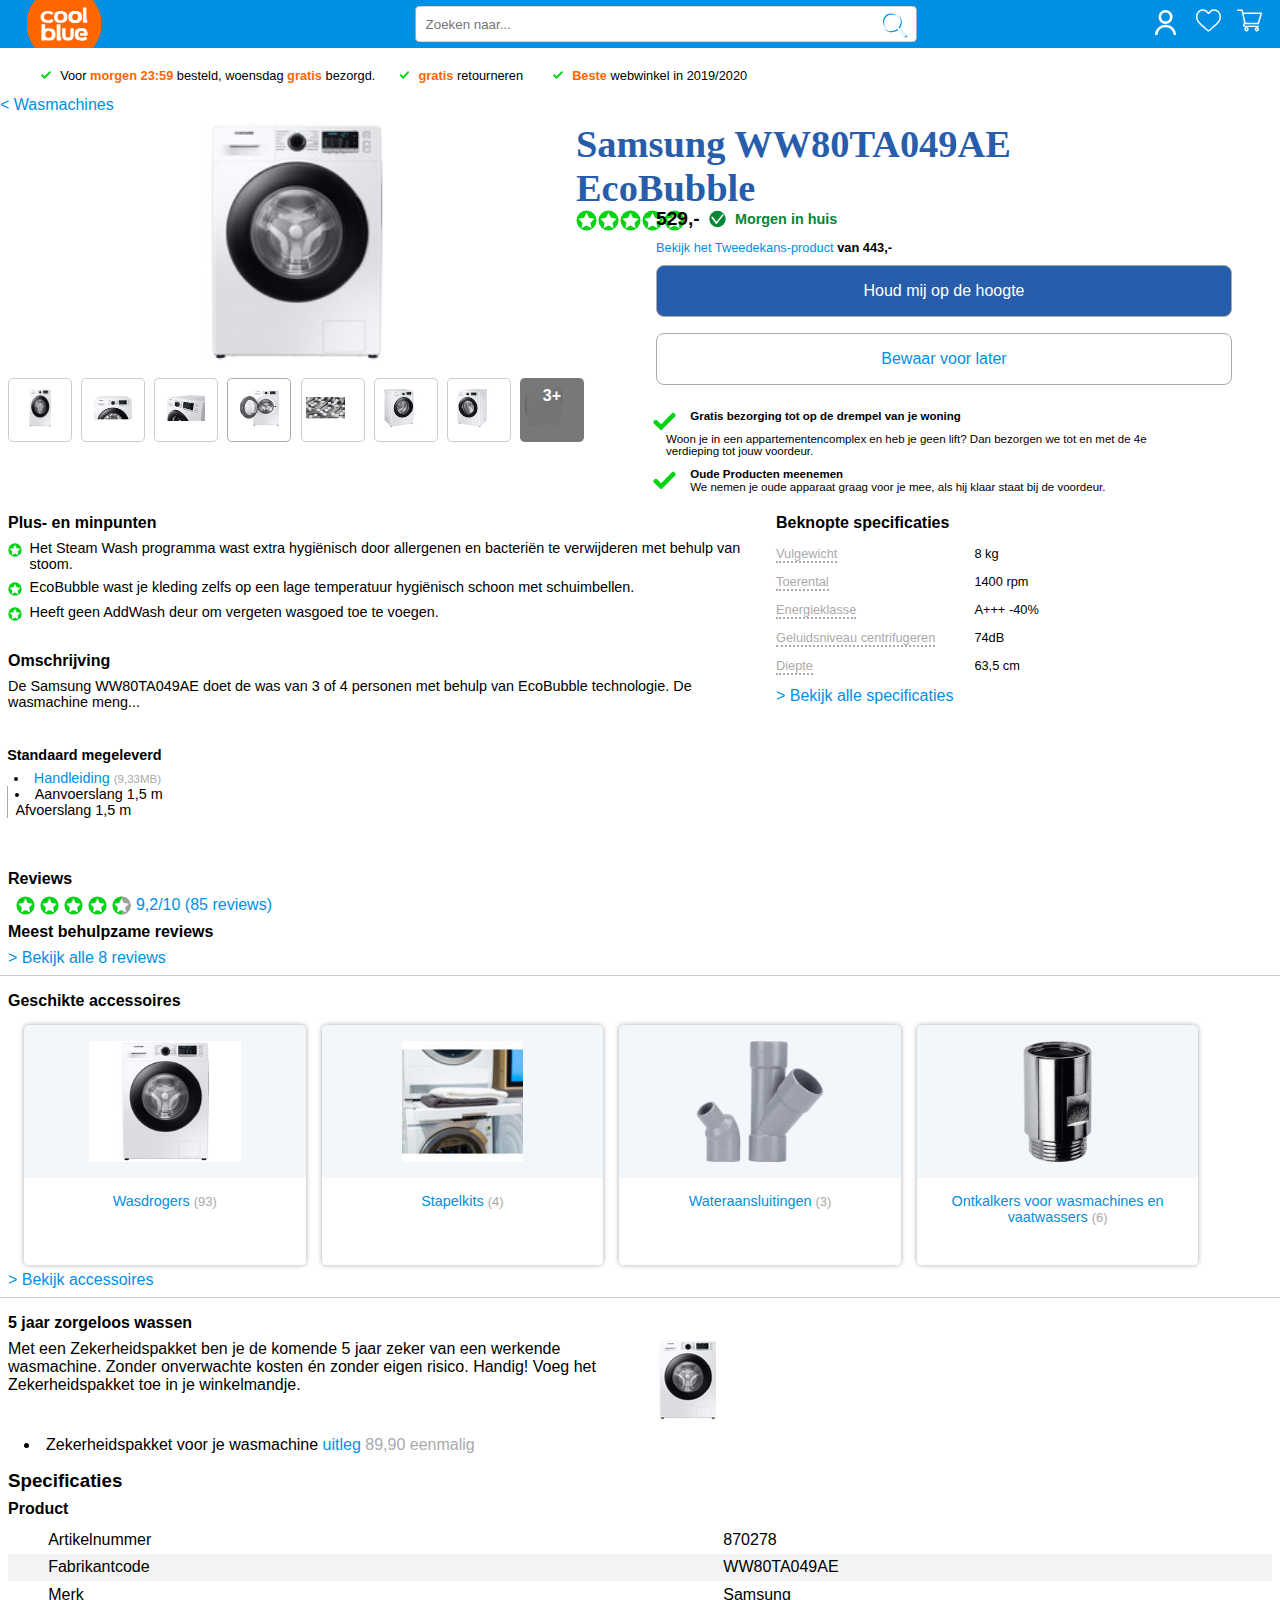
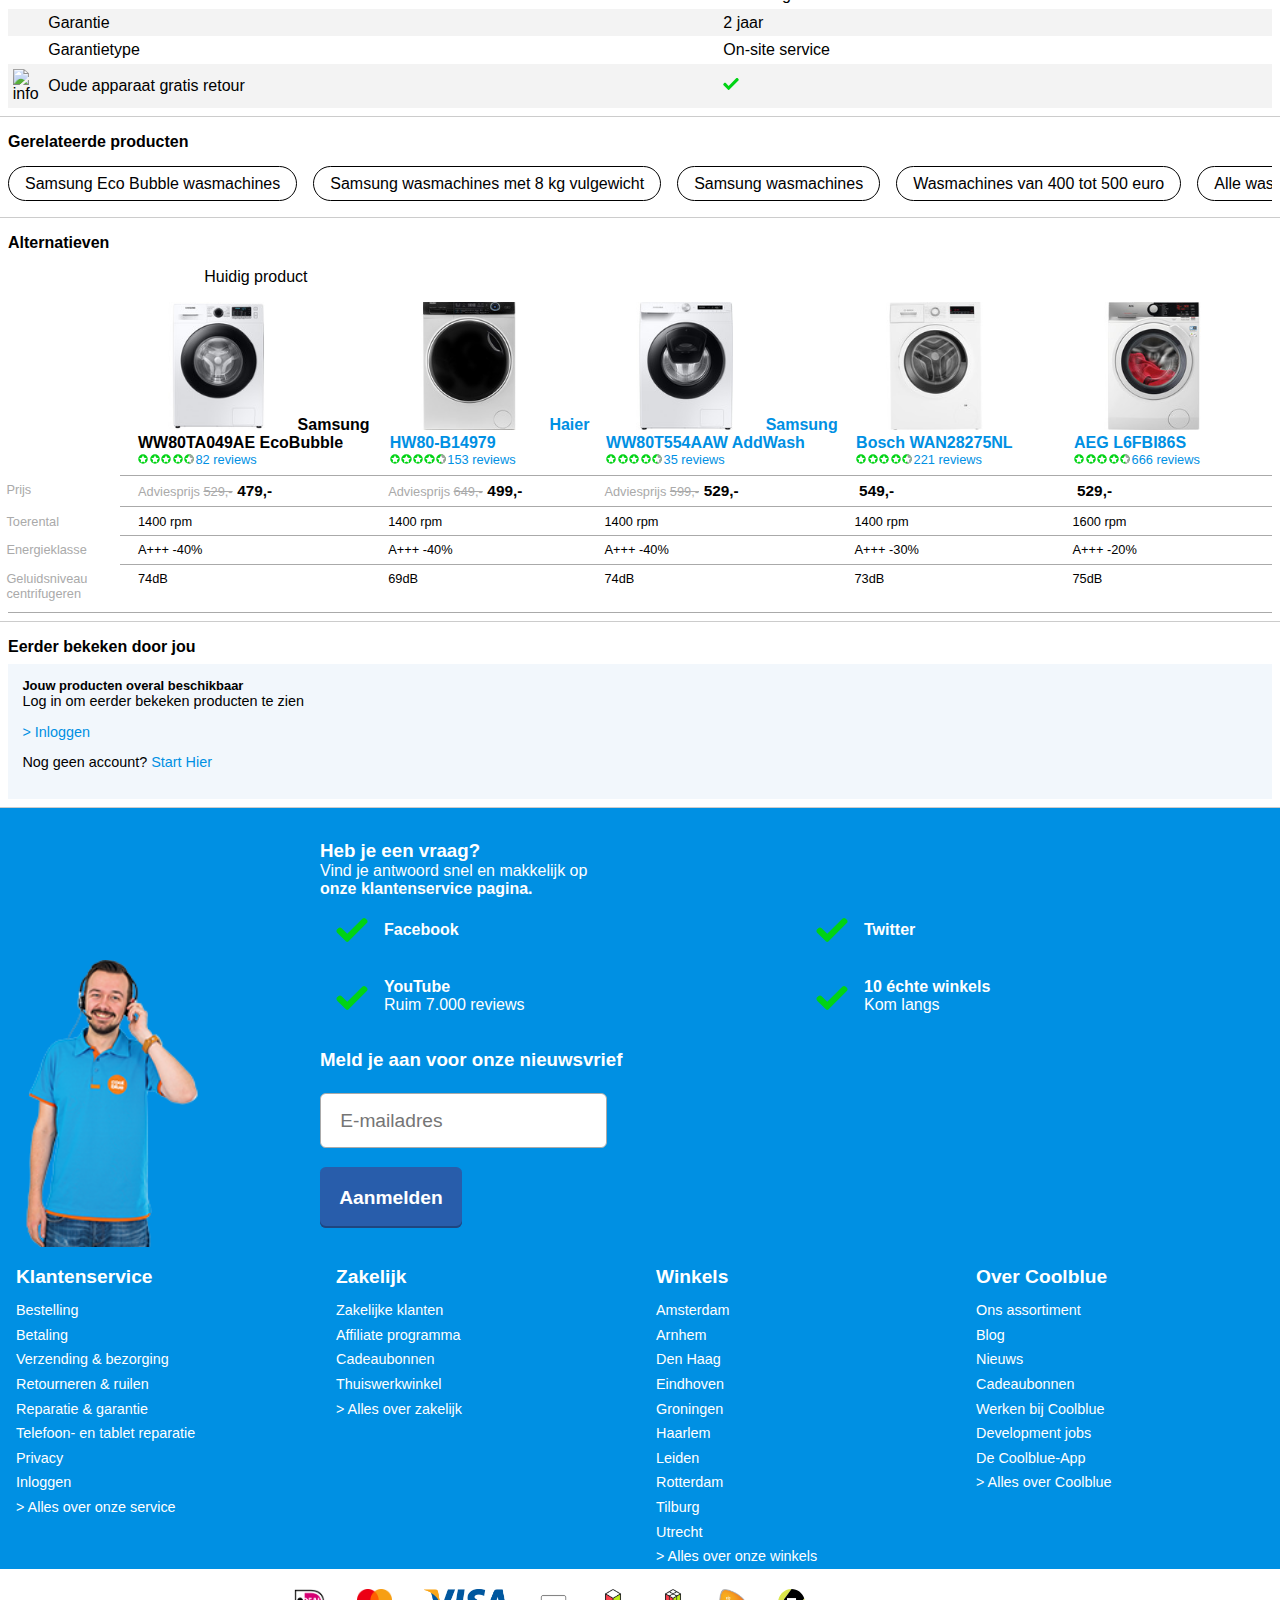
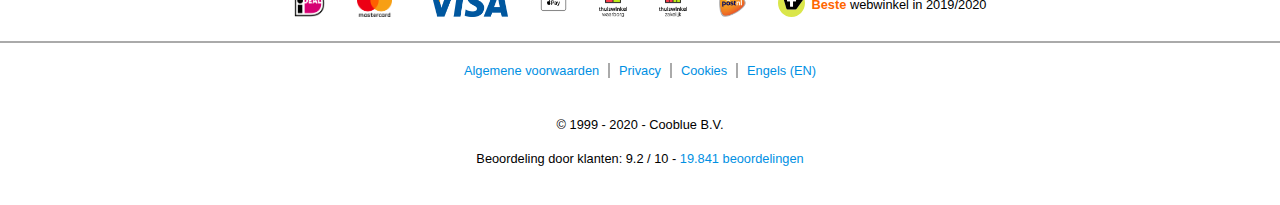
==== commit 320839de: "Add files via upload" ====
--- a/detail.html
+++ b/detail.html
@@ -115,7 +115,7 @@
    </section>
    <a href="">&#60; Wasmachines</a>
    <section>
-       <article>
+      <article>
            <h1>Samsung WW80TA049AE EcoBubble</h1>
            <img src="./images/star.svg" alt="star">
            <img src="./images/star.svg" alt="star">
@@ -131,11 +131,11 @@
                <li><img src="./images/samsung.jfif" alt=""></li>
                <li><img src="./images/samsung_2.jfif" alt=""></li>
                <li><img src="./images/samsung_3.jfif" alt=""></li>
-               <li><img src="./images/samsung_4.jfif" alt=""></li>
+               <li><img src="./images/samsung_4.jfif" alt=""><p>11+</p></li>
                <li><img src="./images/samsung_5.jfif" alt=""></li>
                <li><img src="./images/samsung_6.jfif" alt=""></li>
                <li><img src="./images/samsung_7.jfif" alt=""></li>
-               <li><img src="./images/samsung_8.jfif" alt=""></li>
+               <li><img src="./images/samsung_8.jfif" alt=""><p>7+</p></li>
                <li><img src="./images/samsung_9.jfif" alt=""></li>
                <li><img src="./images/samsung_10.jfif" alt=""></li>
                <li><img src="./images/samsung_11.jfif" alt=""></li>
@@ -146,24 +146,28 @@
            <p><strong>529,-</strong></p>
            <img src="./images/check_circle.svg" alt="check"><p>Morgen in huis</p>
            <p><span>Bekijk het Tweedekans-product</span> <strong>van 443,-</strong></p>
+           <form action="get">
+            <button>Houd mij op de hoogte</button>
+           <button>Bewaar voor later</button>
+           </form>
        </article>
        <article>
            <h6>Kies je service</h6>
-           <form action="">
+           <form action="get">
                <label>
                 <input type="checkbox">
-               <p>Aansluiten en op de gewenste plek neerzetten <a href="">Uitleg</a></p>
-               <p>19.95</p>
+                   <span>Aansluiten en op de gewenste plek neerzetten <a href="">Uitleg</a></span>
+                   <span>19.95</span>
                </label>
                <label>
                 <input type="checkbox">
-               <p>Aansluiten op trekschakelaar en op de gewenste plek neerzetten <a href="">Uitleg</a></p>
-               <p>49,95</p>
+                   <span>Aansluiten op trekschakelaar en op de gewenste plek neerzetten <a href="">Uitleg</a></span>
+                   <span>49,95</span>
                </label>
                <label>
                 <input type="checkbox">
-               <p>Tussenstuk plaatsen (tussenstuk inbegrepen) <a href="">Uitleg</a></p>
-               <p>64,96</p>
+               <span>Tussenstuk plaatsen (tussenstuk inbegrepen) <a href="">Uitleg</a></span>
+               <span>64,96</span>
                </label>
            </form>
        </article>
@@ -189,52 +193,52 @@
        <article>
           <h6>Inbegrepen accessoires</h6>
            <form action="get">
-               <label for="">
+               <label>
                    <input type="checkbox" checked>
                    <img src="./images/wasmiddel.png" alt="wasmiddel">
-                   <div>
+                   <span class="omhulsel">
                    Wasmiddel
-                   <span>Kies alternatief</span>
-                   </div>
-                   <button>-</button>
+                   <span class="alternatief">Kies alternatief</span>
+                   </span>
+                   <a>-</a>
                    <input type="number" value="1">
-                   <button>+</button>
-               </label>
-               <label for="">
+                   <a>+</a>
+               </label>
+               <label>
                    <input type="checkbox" checked>
                    <img src="./images/wasdroger2.png" alt="wasmiddel">
-                   <div>
+                   <span class="omhulsel">
                    Wasdroger
-                   <span>Kies alternatief</span>
-                   </div>
-               </label>
-               <label for="">
+                   <span class="alternatief">Kies alternatief</span>
+                   </span>
+               </label>
+               <label>
                    <input type="checkbox" checked>
                    <img src="./images/stapel.jfif" alt="wasmiddel">
-                   <div>
+                   <span class="omhulsel">
                    Stapelkit
-                   <span>Kies alternatief</span>
-                   </div>
+                   <span class="alternatief">Kies alternatief</span>
+                   </span>
                </label>
            </form>
        </article>
        <article>
            <h6>Extra services voor je wasmachine</h6>
-           <form action="">
+           <form action="get">
                <label>
                 <input type="checkbox">
-               <p>Aansluiten en op de gewenste plek neerzetten <a href="">Uitleg</a></p>
-               <p>19.95</p>
+               <span>Aansluiten en op de gewenste plek neerzetten <a href="">Uitleg</a></span>
+               <span>19.95</span>
                </label>
                <label>
                 <input type="checkbox">
-               <p>Aansluiten op trekschakelaar en op de gewenste plek neerzetten <a href="">Uitleg</a></p>
-               <p>49,95</p>
+               <span>Aansluiten op trekschakelaar en op de gewenste plek neerzetten <a href="">Uitleg</a></span>
+               <span>49,95</span>
                </label>
                <label>
                 <input type="checkbox">
-               <p>Tussenstuk plaatsen (tussenstuk inbegrepen) <a href="">Uitleg</a></p>
-               <p>64,96</p>
+               <span>Tussenstuk plaatsen (tussenstuk inbegrepen) <a href="">Uitleg</a></span>
+               <span>64,96</span>
                </label>
            </form>
        </article>
@@ -277,6 +281,7 @@
            <li><a href="">Handleiding </a><span>(9,33MB)</span></li>
            <li>Aanvoerslang 1,5 m</li>
            <li>Afvoerslan...</li>
+           <li>Afvoerslang 1,5 m</li>
        </ul>
        <a href="">> Bekijk alle inhoud</a>
    </section>
@@ -291,6 +296,7 @@
                <img src="./images/star.svg" alt="star">
                <img src="./images/star.svg" alt="star">
                <img src="./images/halfstar.svg" alt="halfstar">
+               <a href="">9,2/10 (85 reviews)</a>
                <a href="">Gebaseerd op 8 reviews</a>
            </div>
        </div>
@@ -362,6 +368,40 @@
        <ul>
            <li>Zekerheidspakket voor je wasmachine <a href="">uitleg</a><span> 89,90 eenmalig</span></li>
        </ul>
+       <h3>Specificaties</h3>
+       <h5>Product</h5>
+       <table>
+           <tr>
+               <td></td>
+               <td>Artikelnummer</td>
+               <td>870278</td>
+           </tr>
+           <tr>
+               <td></td>
+               <td>Fabrikantcode</td>
+               <td>WW80TA049AE</td>
+           </tr>
+           <tr>
+               <td></td>
+               <td>Merk</td>
+               <td>Samsung</td>
+           </tr>
+           <tr>
+               <td></td>
+               <td>Garantie</td>
+               <td>2 jaar</td>
+           </tr>
+           <tr>
+               <td></td>
+               <td>Garantietype</td>
+               <td>On-site service</td>
+           </tr>
+           <tr>
+               <td><img src="./images/info,svg.svg" alt="info"></td>
+               <td>Oude apparaat gratis retour</td>
+               <td><img src="./images/check.svg" alt=""></td>
+           </tr>
+       </table>
    </section>
    <section>
        <h5>Gerelateerde producten</h5>
@@ -439,9 +479,9 @@
            </tr>
            <tr>
                <td>Prijs</td>
-               <td>Adviesprijs <strike>529,-</strike><strong>479,-</strong></td>
-               <td>Adviesprijs <strike>649,-</strike><strong>499,-</strong></td>
-               <td>Adviesprijs <strike>599,-</strike><strong>529,-</strong></td>
+               <td>Adviesprijs <span>529,-</span><strong>479,-</strong></td>
+               <td>Adviesprijs <span>649,-</span><strong>499,-</strong></td>
+               <td>Adviesprijs <span>599,-</span><strong>529,-</strong></td>
                <td><strong>549,-</strong></td>
                <td><strong>529,-</strong></td>
            </tr>
@@ -493,54 +533,115 @@
 	</main>
 	
 	<footer>
-	    <nav>
-	        <ul>
-	           <li>
-                <a href="">
-	                <p>Ons Assortiment</p>
-	                <img src="./images/bracket_white.svg" alt="arrow">
-                </a>
-	            </li>
-	            <li>
-                <a href="">
-	                <p>Klantenservice</p>
-	                <img src="./images/bracket_white.svg" alt="arrow">
-                </a>
-	            </li>
-	            <li>
-                <a href="">
-	                <p>Zakelijk</p>
-	                <img src="./images/bracket_white.svg" alt="arrow">
-                </a>
-	            </li>
-	            <li>
-                <a href="">
-	                <p>Winkels</p>
-	                <img src="./images/bracket_white.svg" alt="arrow">
-                </a>
-	            </li>
-	            <li>
-                <a href="">
-	                <p>Over Coolblue</p>
-	                <img src="./images/bracket_white.svg" alt="arrow">
-                </a>
-	            </li>
-	            <li>
-                <a href="">
-	                <p>Inloggen</p>
-	                <img src="./images/bracket_white.svg" alt="arrow">
-                </a>
-	            </li>
-	        </ul>
-	    </nav>
-	    <section>
-	        <img src="./images/coolbluedude.png" alt="coolblue medewerker" class="coolbluedude">
+	    <div class="opmaak_footer">
+	        <nav>
+	            <ul>
+	                <li>
+	                    <a href="">
+	                        <p>Ons Assortiment</p>
+	                        <img src="./images/bracket_white.svg" alt="arrow">
+	                    </a>
+	                </li>
+	            </ul>
+	            <ul>
+	                <li>
+	                    <a href="">
+	                        <p>Klantenservice</p>
+	                        <img src="./images/bracket_white.svg" alt="arrow">
+	                    </a>
+	                </li>
+	                <li><a href="">Bestelling</a></li>
+	                <li><a href="">Betaling</a></li>
+	                <li><a href="">Verzending & bezorging</a></li>
+	                <li><a href="">Retourneren & ruilen</a></li>
+	                <li><a href="">Reparatie & garantie</a></li>
+	                <li><a href="">Telefoon- en tablet reparatie</a></li>
+	                <li><a href="">Privacy</a></li>
+	                <li><a href="">Inloggen</a></li>
+	                <li><a href="">> Alles over onze service</a></li>
+	            </ul>
+	            <ul>
+	                <li>
+	                    <a href="">
+	                        <p>Zakelijk</p>
+	                        <img src="./images/bracket_white.svg" alt="arrow">
+	                    </a>
+	                </li>
+	                <li><a href="">Zakelijke klanten</a></li>
+	                <li><a href="">Affiliate programma</a></li>
+	                <li><a href="">Cadeaubonnen</a></li>
+	                <li><a href="">Thuiswerkwinkel</a></li>
+	                <li><a href="">> Alles over zakelijk</a></li>
+	            </ul>
+	            <ul>
+	                <li>
+	                    <a href="">
+	                        <p>Winkels</p>
+	                        <img src="./images/bracket_white.svg" alt="arrow">
+	                    </a>
+	                </li>
+	                <li><a href="">Amsterdam</a></li>
+	                <li><a href="">Arnhem</a></li>
+	                <li><a href="">Den Haag</a></li>
+	                <li><a href="">Eindhoven</a></li>
+	                <li><a href="">Groningen</a></li>
+	                <li><a href="">Haarlem</a></li>
+	                <li><a href="">Leiden</a></li>
+	                <li><a href="">Rotterdam</a></li>
+	                <li><a href="">Tilburg</a></li>
+	                <li><a href="">Utrecht</a></li>
+	                <li><a href="">> Alles over onze winkels</a></li>
+	            </ul>
+	            <ul>
+	                <li>
+	                    <a href="">
+	                        <p>Over Coolblue</p>
+	                        <img src="./images/bracket_white.svg" alt="arrow">
+	                    </a>
+	                </li>
+	                <li><a href="">Ons assortiment</a></li>
+	                <li><a href="">Blog</a></li>
+	                <li><a href="">Nieuws</a></li>
+	                <li><a href="">Cadeaubonnen</a></li>
+	                <li><a href="">Werken bij Coolblue</a></li>
+	                <li><a href="">Development jobs</a></li>
+	                <li><a href="">De Coolblue-App</a></li>
+	                <li><a href="">> Alles over Coolblue</a></li>
+	            </ul>
+	            <ul>
+	                <li>
+	                    <a href="">
+	                        <p>Inloggen</p>
+	                        <img src="./images/bracket_white.svg" alt="arrow">
+	                    </a>
+	                </li>
+	            </ul>
+	        </nav>
+	        <section>
+	            <img src="./images/coolbluedude.png" alt="coolblue medewerker" class="coolbluedude">
 	            <div>
 	                <h3>Heb je een vraag?</h3>
 	                <p>Vind je antwoord snel en makkelijk op </p><a href="">onze klantenservice pagina.</a>
+	                <ul>
+	                    <li><img src="./images/check.svg" alt=""><a href="">Facebook</a></li>
+	                    <li><img src="./images/check.svg" alt=""><a href="">Twitter</a></li>
+	                    <li><img src="./images/check.svg" alt=""><span><a href="">YouTube</a>
+                            <span>Ruim 7.000 reviews</span>
+	                        </span></li>
+	                    <li><img src="./images/check.svg" alt=""><span><a href="">10 échte winkels</a>
+                            <span>Kom langs</span>
+	                        </span></li>
+	                </ul>
+	                <h3>Meld je aan voor onze nieuwsvrief</h3>
+	                <p>Ontvang de beste aanbiedingen en persoonlijk advies</p>
+	                <form action="get">
+	                    <input type="email" placeholder="E-mailadres">
+	                    <button>Aanmelden</button>
+	                </form>
 	            </div>
-	    </section>
-	    <nav>
+	        </section>
+	    </div>
+	    <nav class="icons">
 	        <ul>
 	            <li><a href=""><img src="./images/ideal.png" alt="ideal"></a></li>
 	            <li><a href=""><img src="./images/mastercard.png" alt="mastercard"></a></li>
@@ -548,9 +649,9 @@
 	            <li><a href=""><img src="./images/apple.png" alt="apple pay"></a></li>
 	            <li><a href=""><img src="./images/waarborg.png" alt="waarborg"></a></li>
 	            <li><a href=""><img src="./images/zakelijk.png" alt="zakelijk"></a></li>
-                <li><a href=""><img src="./images/postnl.png" alt="postnl"></a></li>
-                <li><a href=""><img src="./images/tweaker.svg" alt="postnl">
-                </a><a href=""><strong>Beste</strong> webwinkel in 2019/2020</a></li>
+	            <li><a href=""><img src="./images/postnl.png" alt="postnl"></a></li>
+	            <li><a href=""><img src="./images/tweaker.svg" alt="postnl">
+	                </a><a href=""><strong>Beste</strong> webwinkel in 2019/2020</a></li>
 	        </ul>
 	    </nav>
 	    <nav>
--- a/styles/style.css
+++ b/styles/style.css
@@ -10,6 +10,7 @@
 body {
     font-family: sans-serif;
     max-width: 100vw;
+    font-family: Open Sans,Arial,Helvetica,Verdana,sans-serif;
 }
 
 header {
@@ -61,6 +62,10 @@
     width: 75px;
 }
 
+header nav:first-of-type ul:nth-of-type(1) li:nth-of-type(3) {
+    display: none;
+}
+
 header img {
     width: 25px;
 }
@@ -168,7 +173,7 @@
 }
 
 main nav:nth-of-type(1),
-main nav:nth-of-type(4) {
+.index section:nth-of-type(4) {
     width: 100%;
     overflow-x: hidden;
     width: 95vw;
@@ -176,7 +181,7 @@
 }
 
 main nav:nth-of-type(1) ul,
-main nav:nth-of-type(4) ul {
+.index section:nth-of-type(4) ul {
     display: flex;
     flex-wrap: nowrap;
     flex-direction: row;
@@ -184,7 +189,7 @@
 }
 
 main nav:nth-of-type(1) li,
-main nav:nth-of-type(4) li {
+.index section:nth-of-type(4) li {
     width: 100%;
     flex-basis: 100%;
     flex-shrink: 0;
@@ -209,6 +214,18 @@
     color: #f60;
 }
 
+main nav:nth-of-type(1) li:nth-of-type(4) {
+    display: none;
+}
+
+main nav:nth-of-type(1) li:nth-of-type(5) {
+    display: none;
+}
+
+main nav:nth-of-type(1) li:nth-of-type(6) {
+    display: none;
+}
+
 .index .banner img {
     width: 100%;
 }
@@ -230,7 +247,7 @@
     width: 100%;
 }
 
-.index nav:nth-of-type(2) ul {
+.index section:nth-of-type(2) ul {
     display: flex;
     flex-wrap: wrap;
     padding: .5em;
@@ -238,7 +255,7 @@
     justify-content: space-around;
 }
 
-.index nav h2 {
+.index section h2 {
     flex-basis: 100%;
     font-size: 1.3em;
     padding: .5em .5em;
@@ -250,23 +267,31 @@
     color: #0090e3;
 }
 
-.index nav:nth-of-type(2) li {
+.index section:nth-of-type(2) li {
     width: 46%;
     margin: .4em 0;
 }
 
-.index nav:nth-of-type(2) figure {
+.index section:nth-of-type(2) li:nth-of-type(5) {
+    display: none;
+}
+
+.index section:nth-of-type(2) li:nth-of-type(6) {
+    display: none;
+}
+
+.index section:nth-of-type(2) figure {
     width: 100%;
     background: #f2f7fc;
     border-radius: .3em;
     box-shadow: 0px 0px 5px #aaa;
 }
 
-.index nav:nth-of-type(2) img {
+.index section:nth-of-type(2) img {
     width: 100%
 }
 
-.index nav:nth-of-type(2) figcaption {
+.index section:nth-of-type(2) figcaption {
     background: #fff;
     padding: 1em;
     text-align: center;
@@ -274,12 +299,12 @@
     font-size: .9em;
 }
 
-.index nav:nth-of-type(2) li:last-of-type {
+.index section:nth-of-type(2) li:last-of-type {
     width: 100%;
     margin-left: .5em;
 }
 
-.index nav:nth-of-type(2) li:last-of-type::first-letter {
+.index section:nth-of-type(2) li:last-of-type::first-letter {
     font-weight: 900;
 }
 
@@ -319,21 +344,21 @@
 
 /*Begin van eerste producten Best Verkocht*/
 
-.index nav:nth-of-type(3),
-main nav:nth-of-type(5) {
+.index section:nth-of-type(3),
+.index section:nth-of-type(5) {
     padding: .5em;
 }
 
-.index nav:nth-of-type(3) ul,
-main nav:nth-of-type(5) ul {
+.index section:nth-of-type(3) ul,
+.index section:nth-of-type(5) ul {
     display: flex;
     flex-wrap: nowrap;
     overflow-x: auto;
 
 }
 
-.index nav:nth-of-type(3) li,
-main nav:nth-of-type(5) li {
+.index section:nth-of-type(3) li,
+.index section:nth-of-type(5) li {
     display: flex;
     flex-wrap: wrap;
     width: 15em;
@@ -341,29 +366,29 @@
 
 }
 
-.index nav:nth-of-type(3) figure,
-main nav:nth-of-type(5) figure {
+.index section:nth-of-type(3) figure,
+.index section:nth-of-type(5) figure {
     display: flex;
     flex-direction: column;
     justify-content: center;
 }
 
-.index nav:nth-of-type(3) figure img,
-main nav:nth-of-type(5) figure img {
+.index section:nth-of-type(3) figure img,
+.index section:nth-of-type(5) figure img {
     height: 6em;
     margin: 0 auto;
 }
 
-.index nav:nth-of-type(3) figcaption,
-main nav:nth-of-type(5) figcaption {
+.index section:nth-of-type(3) figcaption,
+.index section:nth-of-type(5) figcaption {
     font-weight: bold;
     margin-top: .4em;
     width: .6em;
     width: 100%;
 }
 
-.index nav:nth-of-type(3) b,
-main nav:nth-of-type(5) b {
+.index section:nth-of-type(3) b,
+.index section:nth-of-type(5) b {
     color: #000;
 }
 
@@ -380,8 +405,8 @@
     height: 1em;
 }
 
-.index nav:nth-of-type(3) p:last-of-type,
-main nav:nth-of-type(5) p:last-of-type {
+.index section:nth-of-type(3) p:last-of-type,
+.index section:nth-of-type(5) p:last-of-type {
     color: #000;
 }
 
@@ -390,15 +415,15 @@
     color: #0090e3 !important;
 }
 
-.index nav:nth-of-type(4) {
+.index section:nth-of-type(4) {
     overflow-x: scroll;
 }
 
-.index nav:nth-of-type(4) img {
+.index section:nth-of-type(4) img {
     width: 100%;
 }
 
-.index nav:nth-of-type(4) li {
+.index section:nth-of-type(4) li {
     margin-right: 2em;
 }
 
@@ -406,41 +431,61 @@
 
 footer {}
 
-footer nav:nth-of-type(1) {
+footer .opmaak_footer {
+    display: flex;
+    flex-direction: column-reverse;
+    background: red;
+}
+
+footer  div nav:nth-of-type(1) {
     background: #0090e3;
-}
-
-footer nav:nth-of-type(1) ul {
+    min-width: 100vw;
+    
+}
+
+footer .opmaak_footer nav:nth-of-type(1) ul {
     padding: 0 1em;
     list-style-type: none;
 }
 
-footer nav:nth-of-type(1) ul p {
+footer .opmaak_footer nav:nth-of-type(1) ul p {
     padding: .8em;
     color: #fff;
 }
 
-footer nav:nth-of-type(1) li {
+footer .opmaak_footer nav:nth-of-type(1) li {
+    display: none;
+}
+
+footer .opmaak_footer nav:nth-of-type(1) ul li:first-of-type {
+    display: inline;
     border-bottom: .002em solid #f2f7fc;
 }
 
-footer nav:nth-of-type(1) li a {
+footer .opmaak_footer nav:nth-of-type(1) li a {
     display: flex;
     justify-content: space-between;
-}
-
-footer nav:nth-of-type(1) img {
+    border-bottom: .002em solid #f2f7fc;
+
+}
+
+footer  .opmaak_footer img {
     width: 1em;
 }
 
 footer section .coolbluedude {
     width: 25vw;
+}
+
+footer .opmaak_footer {
+    flex-direction: column;
 }
 
 footer section {
     padding-top: 2em;
     background: #0090e3;
     display: flex;
+    min-width: 100vw;
 }
 
 footer div {
@@ -467,65 +512,82 @@
     text-decoration: underline;
 }
 
-footer nav:nth-of-type(2) {
+footer .icons {
     padding: .5em;
     border-bottom: 2px solid #aaa;
 }
 
-footer nav:nth-of-type(2) ul {
+footer .icons ul {
     display: flex;
     flex-wrap: wrap;
     padding: .5em;
     justify-content: center;
 }
 
-footer nav:nth-of-type(2) li {
+footer .icons li {
     display: flex;
     margin: .3em 0;
 }
 
-footer nav:nth-of-type(2) img {
+footer .icons img {
     height: 1.7em;
-    margin-left;
-}
-
-footer nav:nth-of-type(2) li + li {
+}
+
+footer .icons li + li {
     margin-left: 2em;
 }
 
-footer nav:nth-of-type(2) li:last-of-type strong {
+footer .icons li:last-of-type strong {
     color: #f60;
 }
 
-footer nav:nth-of-type(2) li:last-of-type a:last-of-type {
+footer .icons li:last-of-type a:last-of-type {
     color: #000;
     font-size: .8em;
     align-self: center;
     margin-left: .5em
 }
 
-footer nav:nth-of-type(2) li:last-of-type img {}
-
-footer nav:nth-of-type(2) li:last-of-type {}
+footer .icons li:last-of-type img {}
+
+footer .icons li:last-of-type {}
 
 /*3rd Nav in Footer*/
 
-footer nav:nth-of-type(3) ul {
+footer nav:nth-of-type(2) ul {
     display: flex;
     flex-wrap: nowrap;
     padding: 1em;
     justify-content: center;
 }
 
-footer nav:nth-of-type(3) li {
+footer nav:nth-of-type(2) li {
     margin: .3em 0;
     font-size: .8em;
     padding: 0 .7em;
 }
 
-footer nav:nth-of-type(3) li + li {
+footer nav:nth-of-type(2) li + li {
     border-left: 2px solid #aaa;
 }
+
+footer section ul {
+    display: none;
+}
+
+footer section h3:nth-of-type(2) {
+    display: none;
+}
+
+footer section p:nth-of-type(2) {
+    display: none;
+}
+
+footer section form {
+    display: none;
+}
+
+
 
 /*Copyright*/
 
@@ -599,11 +661,12 @@
     padding: .6em .3em;
     border-radius: .3em;
     position: relative;
-    width: 1.7em;
+    width: 6vw;
 }
 
 .detail_page section:nth-of-type(2) article:nth-of-type(3) img {
     height: 1em;
+    margin: 0 auto;
 }
 
 .detail_page section:nth-of-type(2) article:nth-of-type(3) li:last-of-type {
@@ -625,9 +688,21 @@
     line-height: 2.2em;
 }
 
+.detail_page section:nth-of-type(2) article:nth-of-type(3) li:nth-of-type(8) p {
+    display: none;
+}
+
+.detail_page section:nth-of-type(2) article:nth-of-type(3) li:nth-of-type(4) p {
+    display: none;
+}
+
 .detail_page section:nth-of-type(2) article:nth-of-type(4) {
     display: flex;
     flex-wrap: wrap;
+}
+
+.detail_page section:nth-of-type(2) article:nth-of-type(4) button {
+    display: none;
 }
 
 .detail_page section:nth-of-type(2) article:nth-of-type(4) p:nth-of-type(1) {
@@ -661,12 +736,14 @@
 .detail_page section:nth-of-type(2) article:nth-of-type(5) {
     display: flex;
     flex-wrap: wrap;
+    width: 100%;
 }
 
 .detail_page section:nth-of-type(2) article:nth-of-type(5) label,
 .detail_page section:nth-of-type(3) article:nth-of-type(2) label {
     display: flex;
-    justify-content: space-between;
+    width: 96vw;
+    justify-content: flex-start;
     margin: .5em 0;
 }
 
@@ -685,14 +762,17 @@
     margin-right: 1em;
 }
 
-.detail_page section:nth-of-type(2) article:nth-of-type(5) p:nth-of-type(1),
-.detail_page section:nth-of-type(3) article:nth-of-type(2) p:nth-of-type(1) {
+.detail_page section:nth-of-type(2) article:nth-of-type(5) span:nth-of-type(1),
+.detail_page section:nth-of-type(3) article:nth-of-type(2) span:nth-of-type(1) {
     font-size: .9em;
 }
 
-.detail_page section:nth-of-type(2) article:nth-of-type(5) p:nth-of-type(2),
-.detail_page section:nth-of-type(3) article:nth-of-type(2) p:nth-of-type(2) {
+.detail_page section:nth-of-type(2) article:nth-of-type(5) span:nth-of-type(2),
+.detail_page section:nth-of-type(3) article:nth-of-type(2) span:nth-of-type(2) {
     color: #aaa;
+    flex-grow: 1;
+    text-align: right;
+    
 }
 
 .detail_page section:nth-of-type(2) article:nth-of-type(6) {
@@ -806,7 +886,7 @@
     align-self: center
 }
 
-.detail_page section:nth-of-type(3) article:nth-of-type(1) div {
+.detail_page section:nth-of-type(3) article:nth-of-type(1) .omhulsel {
     display: flex;
     flex-basis: 73%;
     flex-direction: column;
@@ -814,23 +894,23 @@
     padding: 1em 0 3em 0;
 }
 
-.detail_page section:nth-of-type(3) article:nth-of-type(1) label:nth-of-type(2) div,
-.detail_page section:nth-of-type(3) article:nth-of-type(1) label:nth-of-type(3) div {
+.detail_page section:nth-of-type(3) article:nth-of-type(1) label:nth-of-type(2) .omhulsel,
+.detail_page section:nth-of-type(3) article:nth-of-type(1) label:nth-of-type(3) .omhulsel {
     padding: 1em 0;
 }
 
-.detail_page section:nth-of-type(3) article:nth-of-type(1) span {
+.detail_page section:nth-of-type(3) article:nth-of-type(1) .alternatief {
     flex-basis: 100%;
     color: #0090e3;
     margin: .3em 0;
 }
 
-.detail_page section:nth-of-type(3) article:nth-of-type(1) button:nth-of-type(1) {
+.detail_page section:nth-of-type(3) article:nth-of-type(1) a:nth-of-type(1) {
     position: absolute;
     bottom: 1em;
     left: 7.4em;
     width: 1.5em;
-    height: 2em;
+    height: 1.5em;
     color: #aaa;
     border: 1px solid #aaa;
     background: #fff;
@@ -841,22 +921,22 @@
 
 .detail_page section:nth-of-type(3) article:nth-of-type(1) input:nth-of-type(2) {
     position: absolute;
-    bottom: 1em;
-    left: 8.9em;
-    width: 2.6em;
-    height: 2em;
+    bottom: 1.2em;
+    left: 10.7em;
+    width: 2.9em;
+    height: 1.8em;
     border: 1px solid #aaa;
     border-radius: 0;
     z-index: 2;
     text-align: center;
 }
 
-.detail_page section:nth-of-type(3) article:nth-of-type(1) button:nth-of-type(2) {
+.detail_page section:nth-of-type(3) article:nth-of-type(1) a:nth-of-type(2) {
     position: absolute;
     bottom: 1em;
     left: 11.4em;
     width: 1.5em;
-    height: 2em;
+    height: 1.5em;
     color: #0090e3;
     border: 1px solid #aaa;
     background: #fff;
@@ -947,6 +1027,10 @@
     font-size: .8em;
 }
 
+.detail_page section:nth-of-type(7) ul li:last-of-type {
+    display: none;
+}
+
 .detail_page section:nth-of-type(8) div {
     display: flex;
 }
@@ -959,7 +1043,7 @@
 
 .detail_page section:nth-of-type(8) div div a {
     flex-grow: 1;
-    flex-basis: 100%
+    flex-basis: 100%;
 }
 
 .detail_page section:nth-of-type(8) p {
@@ -1009,6 +1093,10 @@
     width: 42%;
     height: .5em;
     border-radius: 1em;
+}
+
+.detail_page section:nth-of-type(8) div:nth-of-type(1) a:nth-of-type(1) {
+    display: none;
 }
 
 /*ACCESSOIRES*/
@@ -1083,6 +1171,18 @@
     color: #aaa;
 }
 
+.detail_page section:nth-of-type(10) h3:nth-of-type(1) {
+    display: none;
+}
+
+.detail_page section:nth-of-type(10) h5:nth-of-type(2) {
+    display: none;
+}
+
+.detail_page section:nth-of-type(10) table {
+    display: none;
+}
+
 .detail_page section:nth-of-type(11) ul {
     display: flex;
     overflow-x: scroll;
@@ -1127,6 +1227,10 @@
 
 .detail_page section:nth-of-type(12) td {
     padding: .5em;
+}
+
+.detail_page section:nth-of-type(12) td span {
+    text-decoration: line-through;
 }
 
 .detail_page section:nth-of-type(12) tr td:first-of-type {
@@ -1167,7 +1271,7 @@
 }
 
 .detail_page section:nth-of-type(12) th:first-of-type {
-    height: 13.6em;
+    height: 14.3em;
 }
 
 .detail_page section:nth-of-type(12) tr:first-of-type td:first-of-type {
@@ -1185,7 +1289,7 @@
 }
 
 .detail_page section:nth-of-type(12) tr td:first-of-type {
-    height: 2em;
+    height: 2.3em;
 }
 
 .detail_page section:nth-of-type(12) tr + tr + tr {
@@ -1201,7 +1305,7 @@
     display: flex;
     font-size: .8em;
     font-weight: 100;
-    align-self: bottom;
+    align-self: flex-end;
 }
 
 .detail_page section:nth-of-type(12) div img {
@@ -1345,3 +1449,659 @@
         left: -102%
     }
 }
+
+header nav:first-of-type ul:nth-of-type(2) li:first-of-type {
+    display: none;
+}
+
+@media (min-width:767px) {
+    
+    main {
+        padding-top: 3em
+    }
+    
+    header {
+        max-height: 3em;
+    }
+    
+    header nav:first-of-type ul:first-of-type li:first-of-type {
+        display: none;
+    }
+    
+    header nav:nth-of-type(1) ul:first-of-type li:nth-of-type(2) {
+        left: 4em;
+    }
+    
+    header nav:first-of-type ul:nth-of-type(2) li:first-of-type {
+        display: inline;
+        color: #fff;
+        font-size: 1.2em;
+}
+    
+    header nav:first-of-type ul:nth-of-type(1) li:nth-of-type(3) {
+        color: #fff;
+        margin-left: 7em;
+        display: inline;
+    }
+    
+    header form {
+        width: 40%;
+        background: none;
+        position: absolute;
+        left: 52%;
+        top: 50%;
+        transform: translate(-50%, -50%);
+}
+    header button {
+        background: #fff;
+        border-left: 0;
+    }
+    
+    header button img {
+        filter: drop-shadow(1px 1px 0px #0090e3);
+        
+    }
+    
+    .index section:nth-of-type(1) a {
+        flex-basis: 50%;
+    }
+    
+    .index section:nth-of-type(4) li {
+        flex-basis: 47%;
+    }
+    
+    main nav:nth-of-type(1) ul{
+        flex-wrap: nowrap;
+        flex-basis: 100%;
+        padding: 1em 0;
+        max-width: 100%;
+        max-height: 3em;
+        justify-content: flex-start;
+    }
+    
+    main nav:nth-of-type(1) li {
+        text-align: left;
+        justify-content: flex-start;
+        margin-top: .5em;
+        flex-shrink: 1;
+        
+    }
+    
+    main nav:nth-of-type(1) li:first-of-type {
+        min-width: 28em;
+        max-width: 28em;
+    }
+    
+    main nav:nth-of-type(1) li:nth-of-type(2) {
+        min-width: 10em;
+        max-width: 12em;
+    }
+    
+    main nav:nth-of-type(1) li:nth-of-type(3) {
+        min-width: 17em;
+        max-width: 17em
+    }
+    
+    main nav:nth-of-type(1) li:nth-of-type(4) {
+        display: inline;
+        flex-shrink: 0;
+        max-width: 5em;
+    }
+    
+    main nav:nth-of-type(1) li:nth-of-type(5) {
+        display: inline;
+        flex-shrink: 0;
+        max-width: 5em;
+    }
+    
+    main nav:nth-of-type(1) li:nth-of-type(6) {
+        display: inline;
+        flex-shrink: 0;
+        max-width: 5em;
+    }
+    
+    .index section:nth-of-type(2) li {
+    width: 24%;
+    margin: .4em 0;
+    }
+    
+    footer .opmaak_footer {
+        display: flex;
+        flex-direction: column-reverse;
+    }
+    
+    
+    footer .opmaak_footer nav:nth-of-type(1) {
+        display: flex;
+    }
+    
+    footer .opmaak_footer nav:nth-of-type(1) img {
+        display: none;
+    }
+    
+    footer .opmaak_footer nav:nth-of-type(1) ul {
+        flex-basis: 25%;
+    }
+    
+    footer .opmaak_footer nav:nth-of-type(1) ul li {
+        display: inline;
+        border: 0;
+    }
+    
+    footer .opmaak_footer nav:nth-of-type(1) ul li a {
+        color: #fff;
+        border: 0;
+        padding: .3em 0;
+        font-size: .9em;
+    }
+    
+    footer .opmaak_footer nav:nth-of-type(1) ul p {
+        padding: 0;
+    }
+    
+    footer .opmaak_footer nav:nth-of-type(1) ul:nth-of-type(1), footer nav:nth-of-type(1) ul:nth-of-type(6) {
+        display: none;
+    }
+    
+    footer .opmaak_footer nav:nth-of-type(1) ul li:first-of-type a {
+    font-weight: bolder;
+        font-size: 1.2em;
+        padding: 1em 0 .5em 0;
+}
+    footer .opmaak_footer section {
+        display: flex;
+        flex-wrap: wrap;
+        justify-content: space-between;
+    }
+    
+    footer .opmaak_footer section img {
+        align-self: flex-end;
+    }
+    
+    footer .opmaak_footer section div:first-of-type {
+        flex-basis: 75vw;
+        
+    }
+    
+    footer .opmaak_footer section div ul {
+        display: flex;
+        flex-wrap: wrap;
+        justify-content: flex-start;
+    }
+    
+    footer .opmaak_footer section ul li {
+        flex-basis: 37.5vw;
+        padding: 1em 0;
+        display: flex;
+    }
+    
+    footer section li img {
+        align-self: center;
+        max-width: 2em;
+        height: 2em;
+    }
+    
+    footer section span {
+        display: flex;
+        flex-direction: column;
+        align-self: center;
+        justify-content: flex-start;
+        text-align: left;
+    }
+    
+    footer section a {
+        font-weight: bolder;
+        align-self: center;
+    }
+    
+    footer section span a {
+        align-self: flex-start;
+    }
+    
+    footer section span span {
+        align-self: flex-start;
+    }
+    
+    footer section h3:nth-of-type(2) {
+        padding: 1em 0 .2em 0;
+        max-width: 40%;
+        display: block;
+    }
+    
+    footer section span:nth-of-type(2) {
+        max-width: 40%;
+        display: block;
+    }
+    
+    footer section form {
+        display: block;
+        flex-direction: column;
+        max-width: 40%;
+    }
+    
+    footer input {
+        padding: .8em 1em;
+        margin: 1em 0;
+        font-size: 1.2em;
+        border-radius: .3em;
+        border: 1px solid #aaa;
+    }
+    
+    footer section .coolbluedude {
+        max-width: 15vw;
+    }
+    
+    footer section button {
+        background-color: #285dab;
+        color: #fff;
+        padding: 1em;
+        max-width: 80%;
+        font-size: 1.2em;
+        font-weight: bolder;
+        border-radius: .3em;
+        box-shadow: inset 0 -2px 0 0 #1e4680;
+        outline: none;
+        border: none;
+        margin-bottom: 1em;
+    }
+    
+/*    DETAIL PAGINA TABLET*/
+    .fixedbar {
+        display: none;
+    }
+    
+    .detail_page section:nth-of-type(2) article:nth-of-type(3) li:nth-of-type(4) {
+    border: 0;
+    justify-content: center;
+}
+
+    .detail_page section:nth-of-type(2) article:nth-of-type(3) li:nth-of-type(4) p {
+    position: absolute;
+    top: 0;
+    bottom: 0;
+    left: 0;
+    right: 0;
+    background: rgba(105, 105, 105, 0.9);
+    border-radius: .3em;
+    font-weight: 900;
+    color: #fff;
+    text-align: center;
+    line-height: 5em;
+}
+    
+    .detail_page section:nth-of-type(2) article:nth-of-type(3) li:nth-of-type(9), .detail_page section:nth-of-type(2) article:nth-of-type(3) li:nth-of-type(10), .detail_page section:nth-of-type(2) article:nth-of-type(3) li:nth-of-type(11), .detail_page section:nth-of-type(2) article:nth-of-type(3) li:nth-of-type(12), .detail_page section:nth-of-type(2) article:nth-of-type(3) li:nth-of-type(8),.detail_page section:nth-of-type(2) article:nth-of-type(3) li:nth-of-type(7), .detail_page section:nth-of-type(2) article:nth-of-type(3) li:nth-of-type(6), .detail_page section:nth-of-type(2) article:nth-of-type(3) li:nth-of-type(5) {
+    display: none;
+}
+    
+    .detail_page section:nth-of-type(2) {
+        display: flex;
+        flex-wrap: wrap;
+        flex-direction: column;
+        border-bottom: 0;
+    }
+    
+    
+    .detail_page section:nth-of-type(2) article:nth-of-type(1) {
+        order: 1;
+        max-width: 40vw;
+        font-size: 1.2em;
+        position: absolute;
+        right: 4.5em;
+        font-family: DobraSlabMedium,Georgia,Times New Roman,Times,Droid Serif,serif;
+    }
+    
+    .detail_page section:nth-of-type(2) article:nth-of-type(2) {
+        display: flex;
+        flex-direction: column;
+        order: 1;
+        width: 45vw;
+        height: 15em;
+    }
+    
+    .detail_page section:nth-of-type(2) article:nth-of-type(3) {
+        order: 1;
+        width: 45vw;
+    }
+    
+    .detail_page section:nth-of-type(2) article:nth-of-type(3) ul li img {
+        height: 6vw;
+    }
+    
+    .detail_page section:nth-of-type(2) article:nth-of-type(3) ul li {
+        height: 9vw;
+        width:  9vw;
+    }
+    
+    .detail_page section:nth-of-type(2) article:nth-of-type(4) {
+        order: 3;
+        position: absolute;
+        right: -2em;
+        top: 13em;
+        max-width: 55vw;
+    }
+    
+    .detail_page section:nth-of-type(2) article:nth-of-type(4) form {
+        width: 45vw;
+    }
+    
+    .detail_page section:nth-of-type(2) article:nth-of-type(4) button {
+        display: block;
+        width: 100%;
+        font-size: 1em;
+    }
+    
+    .detail_page section:nth-of-type(2) article:nth-of-type(4) button:first-of-type {
+        background: #285dab;
+        color: #fff;
+        padding: 1em;
+        margin-bottom: 1em;
+        border: 1px solid #aaa;
+        border-radius: .5em;
+    }
+    
+    .detail_page section:nth-of-type(2) article:nth-of-type(4) button:nth-of-type(2) {
+        background: #fff;
+        border: 1px solid #aaa;
+        border-radius: .5em;
+        padding: 1em;
+        color: #0090e3;
+    }
+    
+    .detail_page section:nth-of-type(2) article:nth-of-type(5) {
+        display: none;
+    }
+    
+    .detail_page section:nth-of-type(2) article:nth-of-type(6) {
+        order: 4;
+        width: 45vw;
+        position: absolute;
+        right: 4em;
+        font-size: .8em;
+        top: 32em;
+    }
+    
+    .detail_page section:nth-of-type(2) article:nth-of-type(6) ul {
+        display: none;
+    }
+    
+    .detail_page section:nth-of-type(2) article:nth-of-type(6) {
+        
+    }
+    
+    .detail_page section:nth-of-type(4) {
+        margin-top: 5em;
+    }
+    
+    .detail_page section:nth-of-type(3) {
+        display: none;
+    }
+    
+    .detail_page section:nth-of-type(5) {
+        border-bottom: 0;
+    }
+    
+    .detail_page section:nth-of-type(6) {
+        border-bottom: 0;
+    }
+    
+    .detail_page section:nth-of-type(7) ul {
+        flex-direction: column;
+    }
+    
+    .detail_page section:nth-of-type(7) ul li:last-of-type {
+        display: inline;
+    }
+    
+    .detail_page section:nth-of-type(7) ul li:nth-of-type(3) {
+        display: none;
+    }
+    
+    .detail_page section:nth-of-type(7) a, .detail_page section:nth-of-type(6) a, .detail_page section:nth-of-type(5) a {
+        display: none;
+    }
+    
+    .detail_page section:nth-of-type(7) ul a {
+        display: inline;
+    }
+    
+    .detail_page section:nth-of-type(7) ul li {
+        list-style-position: inside;
+        list-style-type: disc;
+    }
+    
+    .detail_page section:nth-of-type(8)  div:nth-of-type(1) p {
+        display: none;
+    }
+    
+    .detail_page section:nth-of-type(8) div:nth-of-type(1) {
+        flex-direction: row;
+        flex-wrap: nowrap;
+    }
+    
+    .detail_page section:nth-of-type(8) ul {
+        display: none;
+    }
+    
+    .detail_page section:nth-of-type(8) div:nth-of-type(1) a:nth-of-type(1) {
+        display: inline;
+        flex-basis: 10em;
+    }
+    
+    .detail_page section:nth-of-type(8) div:nth-of-type(1) a:nth-of-type(2){
+        display: none;
+    }
+    
+    .detail_page section:nth-of-type(9) {
+        display: flex;
+        flex-direction: column;
+        order: 7;
+    }
+    
+    .detail_page section:nth-of-type(9) li {
+        width: 22vw;
+    }
+    
+    .detail_page section:nth-of-type(9) img {
+        height: 12vw;
+    }
+    
+    .detail_page section:nth-of-type(10) table {
+        border-collapse: separate;
+        border-spacing: 0;
+        display: inline;
+        flex-wrap: wrap;
+        min-width: 100vw;
+        margin-bottom: 2em;
+    }
+    
+    .detail_page section:nth-of-type(10) table tr {
+        width: 100%;
+    }
+    
+    .detail_page section:nth-of-type(10) table tr:nth-of-type(2n) {
+        background: #f3f3f3;
+    }
+    
+    .detail_page section:nth-of-type(10) table tr img {
+        width: 1em;
+    }
+    
+    .detail_page section:nth-of-type(10) table tr td {
+        border-spacing: 0;
+        border: 0;
+        padding: .3em;
+        width: 55%
+    }
+    
+    .detail_page section:nth-of-type(10) table tr td:first-of-type {
+        width: 2em;
+    }
+    
+    .detail_page section:nth-of-type(10) table tr td:nth-of-type(2) {
+        flex-basis: 45%;
+    }
+    
+    .detail_page section:nth-of-type(10) table tr td:nth-of-type(3) {
+        width: 45%;
+    }
+    
+    .detail_page section:nth-of-type(10) h3:nth-of-type(1) {
+    display: block;
+}
+    
+    .detail_page section:nth-of-type(10) h5:nth-of-type(2) {
+        display: block;
+    }
+    
+    .detail_page section:nth-of-type(13) {
+        display: none;
+    }
+    
+    .detail_page section:nth-of-type(2) article:nth-of-type(3) li:nth-of-type(4) p {
+    display: inline;
+}
+}
+
+@media (min-width:1200px) {
+    
+    .index .banner img {
+    width: 66%;
+}
+    
+    .index section:nth-of-type(1)  {
+        position: absolute;
+        top: 6em;
+        flex-direction: column;
+        width: 32.3%;
+        right: 1%;
+    }
+    
+    .index section:nth-of-type(1) ul {
+        overflow: visible;
+    }
+    
+    .index section:nth-of-type(1) a img {
+        border: .5px solid #aaa;
+    }
+    
+    .index section:nth-of-type(1) a:first-of-type img {
+        border-radius: .5em .5em 0 0;
+        border-bottom: 0;
+    }
+    
+    .index section:nth-of-type(1) a:last-of-type img {
+        border-radius: 0 0 .5em .5em;
+        border-top: 0;
+    }
+    
+    .index section:nth-of-type(2) li {
+    width: 16%;
+    margin: .4em 0;
+    }
+    
+    .index section:nth-of-type(2) li:nth-of-type(5) {
+    display: inline;
+}
+
+.index section:nth-of-type(2) li:nth-of-type(6) {
+    display: inline;
+}
+    
+    main nav:nth-of-type(1) li {
+        text-align: left;
+        justify-content: flex-start;
+    }
+    
+    .detail_page section:nth-of-type(2) article:nth-of-type(3) li:nth-of-type(8) {
+    border: 0;
+    justify-content: center;
+}
+    
+    .detail_page section:nth-of-type(2) article:nth-of-type(3) li:nth-of-type(4) p{
+    display: none;
+}
+    
+    .detail_page section:nth-of-type(2) article:nth-of-type(3) li:nth-of-type(4){
+    border: 1px solid #aaa;
+}
+
+    .detail_page section:nth-of-type(2) article:nth-of-type(3) li:nth-of-type(8) p {
+    position: absolute;
+    top: 0;
+    bottom: 0;
+    left: 0;
+    right: 0;
+    background: rgba(105, 105, 105, 0.9);
+    border-radius: .3em;
+    font-weight: 900;
+    color: #fff;
+    text-align: center;
+    line-height: 2.2em;
+}
+    
+    .detail_page section:nth-of-type(2) article:nth-of-type(3) li:nth-of-type(9), .detail_page section:nth-of-type(2) article:nth-of-type(3) li:nth-of-type(10), .detail_page section:nth-of-type(2) article:nth-of-type(3) li:nth-of-type(11), .detail_page section:nth-of-type(2) article:nth-of-type(3) li:nth-of-type(12) {
+    display: inline;
+}
+    
+    .detail_page section:nth-of-type(2) article:nth-of-type(3) ul li {
+        width: 5vw;
+        height: 5vw;
+    }
+    
+    .detail_page section:nth-of-type(2) article:nth-of-type(3) ul li img {
+        width: 3vw;
+        height: 3vw;
+        margin: 0 auto;
+    }
+    
+    .detail_page section:nth-of-type(2) article:nth-of-type(4) {
+        right: -5em;
+    }
+    
+    .detail_page section:nth-of-type(2) article:nth-of-type(6) {
+        right: 9em;
+    }
+    
+    .detail_page section:nth-of-type(2) {
+        width: 100%;
+        overflow: hidden;
+    }
+    
+    main {
+        overflow-y: hidden;
+    }
+    
+    .detail_page section:nth-of-type(4) {
+        position: absolute;
+        right: 0;
+        max-width: 40vw;
+        border-bottom: 0;
+        margin-top: 2em;
+    }
+    
+    .detail_page section:nth-of-type(5) {
+        margin-top: 2em;
+    }
+    
+    .detail_page section:nth-of-type(5), .detail_page section:nth-of-type(6), .detail_page section:nth-of-type(7) {
+        max-width: 60vw;
+        border-bottom: 0;
+    }
+    
+    .detail_page section:nth-of-type(10) h5:first-of-type, .detail_page section:nth-of-type(10) p:first-of-type, .detail_page section:nth-of-type(10) ul:first-of-type {
+        max-width: 50vw
+    }
+    
+    .detail_page section:nth-of-type(10) table tr td:last-of-type {
+        flex-basis: 50%;
+    }
+    
+    section {
+        border-bottom: 0;
+    }
+    
+    .detail_page section:nth-of-type(2) article:nth-of-type(1) {
+        right: 10em;
+    }
+    
+}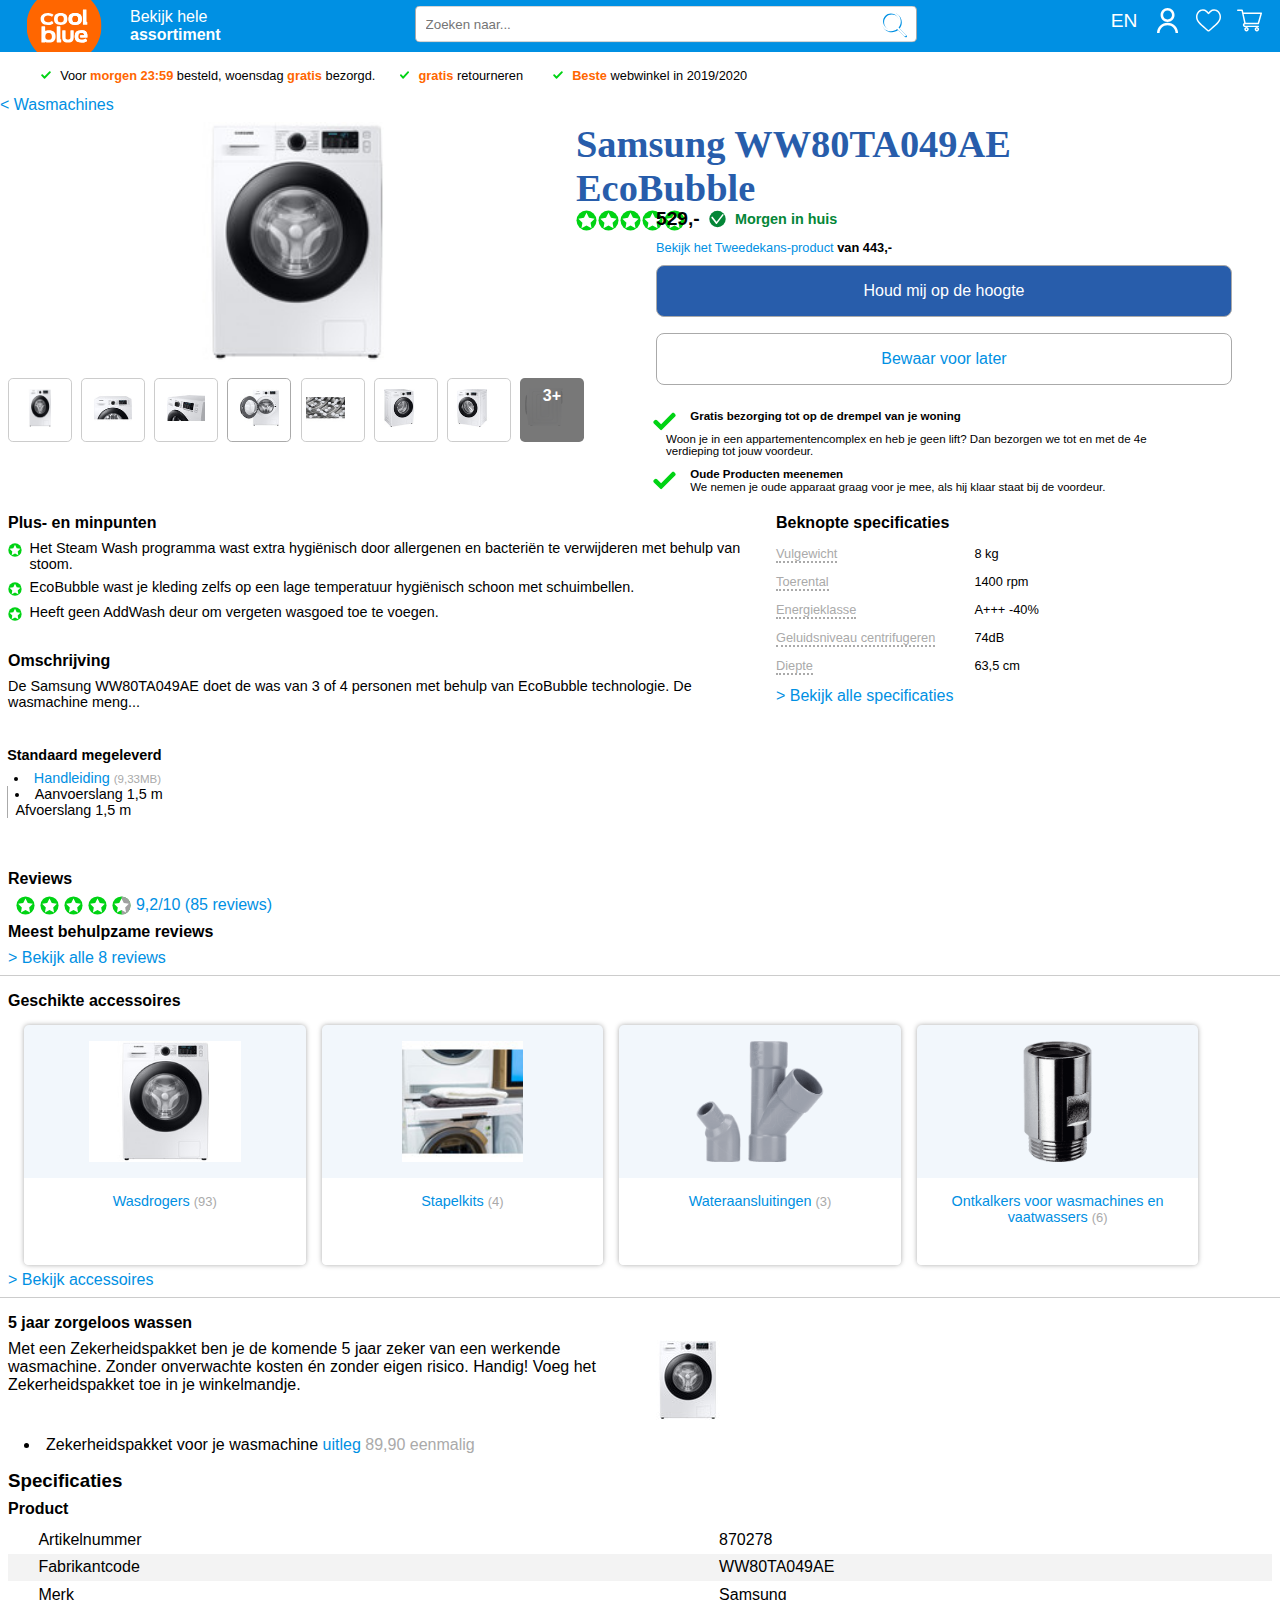
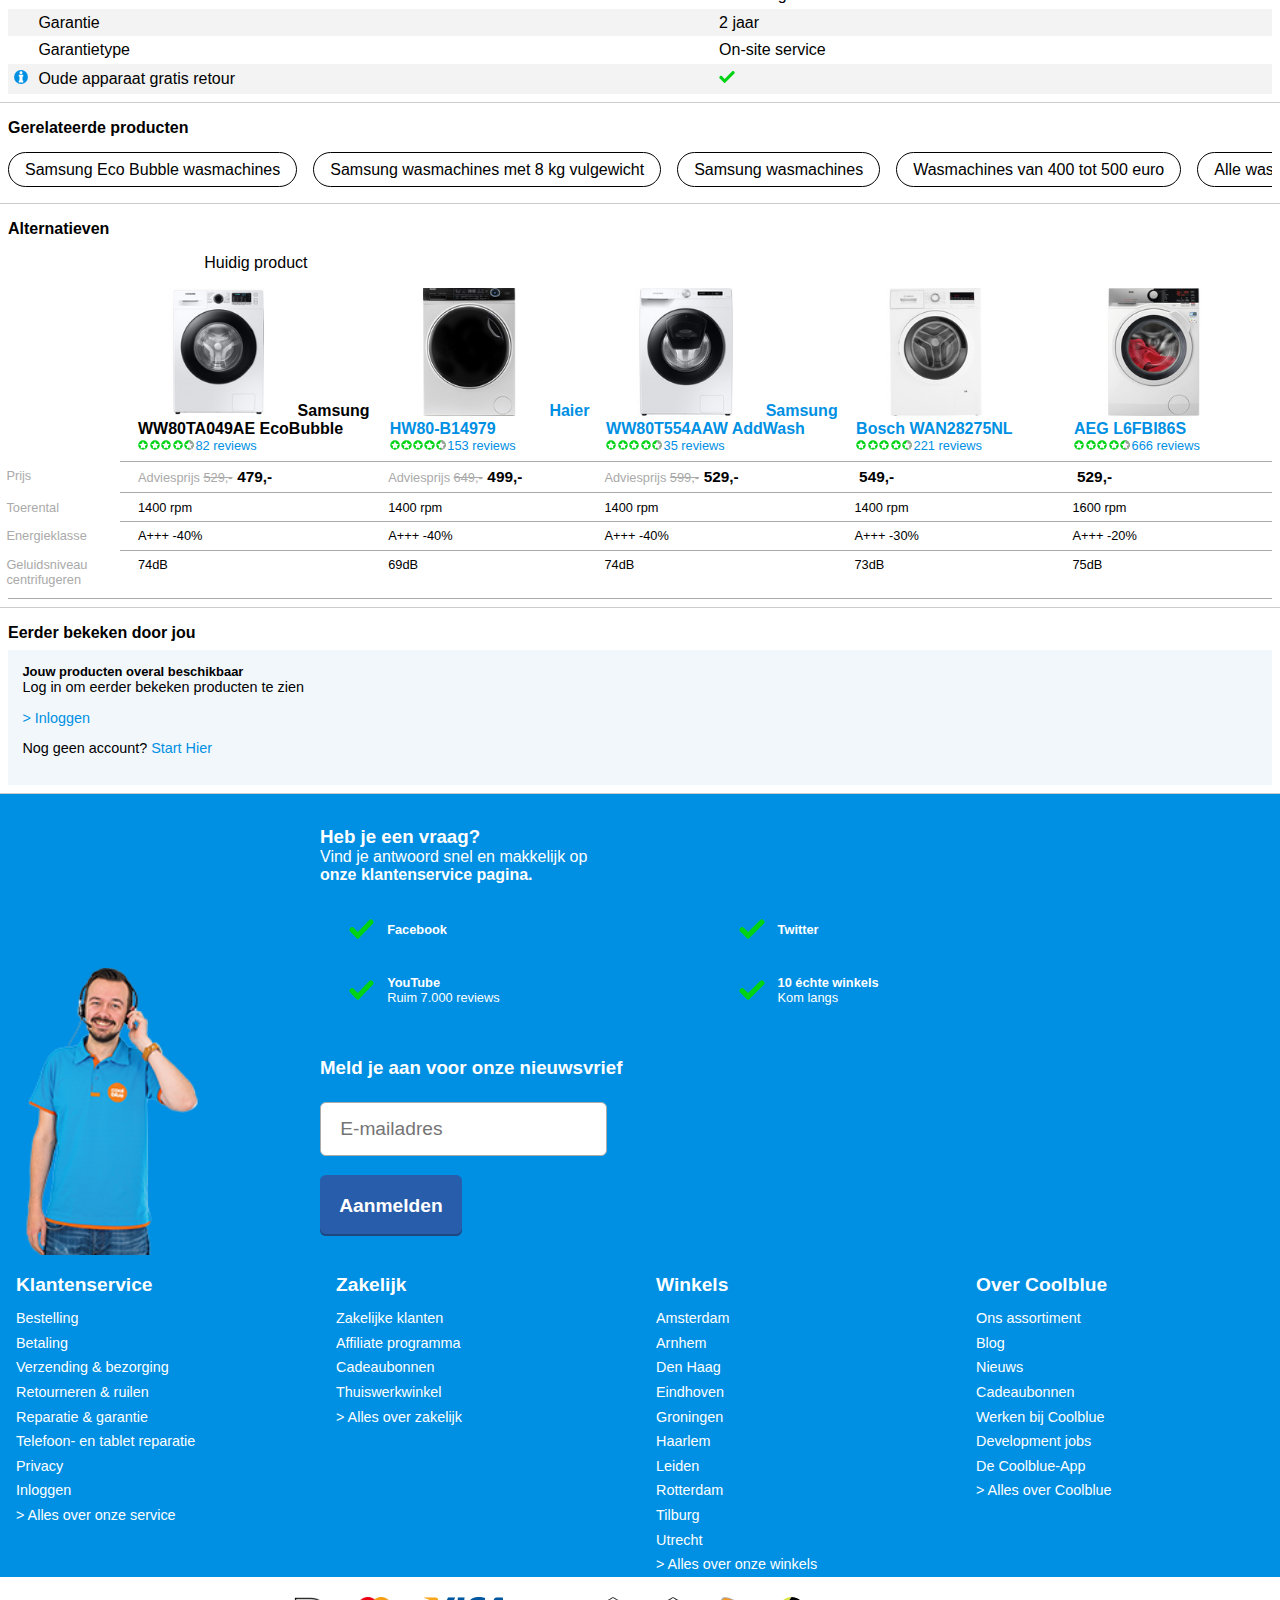
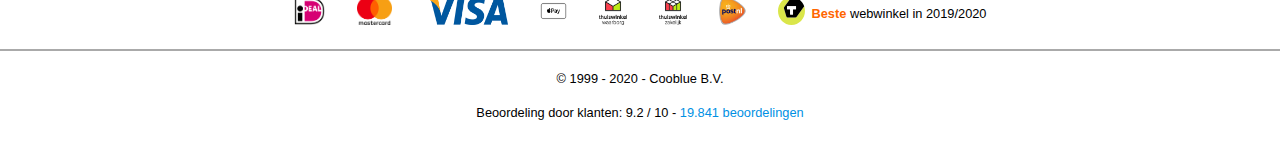
==== commit f1209aeb: "Add files via upload" ====
--- a/detail.html
+++ b/detail.html
@@ -10,16 +10,18 @@
 	
 	<link href="styles/style.css" rel="stylesheet">
 </head>
-
 <body>
+<!--HEADER BEGINT HIER-->
 	<header>
 	    <nav>
 	        <ul>
 	            <li id="menu"><img src="./images/list.svg" alt="menu"></li>
 	            <li><img src="./images/coolblue.svg" alt="logo coolblue"></li>
+	            <li><p>Bekijk hele</p><p><strong>assortiment</strong></p></li>
 	        </ul>
 	        
 	        <ul>
+                <li>EN</li>
 	            <li><a href=""><img src="./images/user-profile.svg" alt="profiel"></a></li>
 	            <li><a href=""><img src="./images/heart.svg" alt="favorieten"></a></li>
 	            <li><a href=""><img src="./images/shopping-cart.svg" alt="winkelwagentje"></a></li>
@@ -92,6 +94,7 @@
 	        </ul>
 	    </nav>
 	</header>
+<!--	MAIN BEGINT HIER-->
 	<main class="detail_page">
    <nav>
        <ul id="animation">
@@ -200,6 +203,8 @@
                    Wasmiddel
                    <span class="alternatief">Kies alternatief</span>
                    </span>
+               </label>
+               <label>
                    <a>-</a>
                    <input type="number" value="1">
                    <a>+</a>
@@ -531,10 +536,10 @@
    </section>
    
 	</main>
-	
+<!--	FOOTER BEGINT HIER-->
 	<footer>
 	    <div class="opmaak_footer">
-	        <nav>
+	        <section>
 	            <ul>
 	                <li>
 	                    <a href="">
@@ -616,7 +621,7 @@
 	                    </a>
 	                </li>
 	            </ul>
-	        </nav>
+	        </section>
 	        <section>
 	            <img src="./images/coolbluedude.png" alt="coolblue medewerker" class="coolbluedude">
 	            <div>
@@ -641,7 +646,7 @@
 	            </div>
 	        </section>
 	    </div>
-	    <nav class="icons">
+	    <section class="icons">
 	        <ul>
 	            <li><a href=""><img src="./images/ideal.png" alt="ideal"></a></li>
 	            <li><a href=""><img src="./images/mastercard.png" alt="mastercard"></a></li>
@@ -653,15 +658,15 @@
 	            <li><a href=""><img src="./images/tweaker.svg" alt="postnl">
 	                </a><a href=""><strong>Beste</strong> webwinkel in 2019/2020</a></li>
 	        </ul>
-	    </nav>
-	    <nav>
+	    </section>
+	    <section>
 	        <ul>
 	            <li><a href="">Algemene voorwaarden</a></li>
 	            <li><a href="">Privacy</a></li>
 	            <li><a href="">Cookies</a></li>
 	            <li><a href="">Engels (EN)</a></li>
 	        </ul>
-	    </nav>
+	    </section>
 	    <p class="copyright">© 1999 - 2020 - Cooblue B.V.</p>
 	    <p class="copyright">Beoordeling door klanten: 9.2 / 10 - <a href="">19.841 beoordelingen</a></p>
 	</footer>
--- a/styles/style.css
+++ b/styles/style.css
@@ -437,32 +437,32 @@
     background: red;
 }
 
-footer  div nav:nth-of-type(1) {
+footer div section:nth-of-type(1) {
     background: #0090e3;
     min-width: 100vw;
     
 }
 
-footer .opmaak_footer nav:nth-of-type(1) ul {
+footer .opmaak_footer section:nth-of-type(1) ul {
     padding: 0 1em;
     list-style-type: none;
 }
 
-footer .opmaak_footer nav:nth-of-type(1) ul p {
+footer .opmaak_footer section:nth-of-type(1) ul p {
     padding: .8em;
     color: #fff;
 }
 
-footer .opmaak_footer nav:nth-of-type(1) li {
-    display: none;
-}
-
-footer .opmaak_footer nav:nth-of-type(1) ul li:first-of-type {
+footer .opmaak_footer section:nth-of-type(1) li {
+    display: none;
+}
+
+footer .opmaak_footer section:nth-of-type(1) ul li:first-of-type {
     display: inline;
     border-bottom: .002em solid #f2f7fc;
 }
 
-footer .opmaak_footer nav:nth-of-type(1) li a {
+footer .opmaak_footer section:nth-of-type(1) li a {
     display: flex;
     justify-content: space-between;
     border-bottom: .002em solid #f2f7fc;
@@ -481,26 +481,26 @@
     flex-direction: column;
 }
 
-footer section {
+footer div section:nth-of-type(2) {
     padding-top: 2em;
     background: #0090e3;
     display: flex;
     min-width: 100vw;
 }
 
-footer div {
+footer div section:nth-of-type(2) div {
     padding: 0;
     margin: 0;
     width: 60vw;
     color: #fff;
 }
 
-footer section:nth-of-type(1) img {
+footer div section:nth-of-type(2) img {
     width: 20vw;
     margin: 0 1em;
 }
 
-footer section:nth-of-type(1) div a {
+footer div section:nth-of-type(2) div a {
     color: #fff;
 }
 
@@ -554,36 +554,36 @@
 
 /*3rd Nav in Footer*/
 
-footer nav:nth-of-type(2) ul {
+footer section:nth-of-type(2) ul {
     display: flex;
     flex-wrap: nowrap;
     padding: 1em;
     justify-content: center;
 }
 
-footer nav:nth-of-type(2) li {
+footer section:nth-of-type(2) li {
     margin: .3em 0;
     font-size: .8em;
     padding: 0 .7em;
 }
 
-footer nav:nth-of-type(2) li + li {
+footer section:nth-of-type(2) li + li {
     border-left: 2px solid #aaa;
 }
 
-footer section ul {
-    display: none;
-}
-
-footer section h3:nth-of-type(2) {
-    display: none;
-}
-
-footer section p:nth-of-type(2) {
-    display: none;
-}
-
-footer section form {
+footer section:nth-of-type(2) ul {
+    display: none;
+}
+
+footer section:nth-of-type(2) h3:nth-of-type(2) {
+    display: none;
+}
+
+footer section:nth-of-type(2) p:nth-of-type(2) {
+    display: none;
+}
+
+footer section:nth-of-type(2) form {
     display: none;
 }
 
@@ -872,18 +872,41 @@
     position: relative;
 }
 
+.detail_page section:nth-of-type(3) article:nth-of-type(1) label:nth-of-type(2) {
+    border: 0;
+}
+
 .detail_page section:nth-of-type(3) article:nth-of-type(1) label input {
     align-self: center;
     width: 1.4em;
     height: 1.4em;
-
+}
+
+.detail_page section:nth-of-type(3) article:nth-of-type(1) label:nth-of-type(2) input {
+    width: 2em;
+    height: 2em;
+    position: absolute;
+    left: 1.7em;
+    border: 1px solid #aaa;
+    z-index: 2;
+    text-align: center;
+}
+
+.detail_page section:nth-of-type(3) article:nth-of-type(1) {
+    position: relative;
+}
+
+.detail_page section:nth-of-type(3) article:nth-of-type(1) label:nth-of-type(2) {
+    position: absolute;
+    left: 7em;
+    top: 7em;
 }
 
 .detail_page section:nth-of-type(3) article:nth-of-type(1) img {
     width: 2.5em;
     height: 2.5em;
     margin: 0 1em;
-    align-self: center
+    align-self: center;
 }
 
 .detail_page section:nth-of-type(3) article:nth-of-type(1) .omhulsel {
@@ -903,46 +926,38 @@
     flex-basis: 100%;
     color: #0090e3;
     margin: .3em 0;
+    
 }
 
 .detail_page section:nth-of-type(3) article:nth-of-type(1) a:nth-of-type(1) {
     position: absolute;
     bottom: 1em;
-    left: 7.4em;
-    width: 1.5em;
-    height: 1.5em;
+    left: 0;
+    bottom: -.24em;
+    width: 1.6em;
+    height: 1.7em;
     color: #aaa;
     border: 1px solid #aaa;
     background: #fff;
     border-right: 0;
     border-radius: .3em 0 0 .3em;
     font-weight: bold;
-}
-
-.detail_page section:nth-of-type(3) article:nth-of-type(1) input:nth-of-type(2) {
-    position: absolute;
-    bottom: 1.2em;
-    left: 10.7em;
-    width: 2.9em;
-    height: 1.8em;
-    border: 1px solid #aaa;
-    border-radius: 0;
-    z-index: 2;
     text-align: center;
 }
 
 .detail_page section:nth-of-type(3) article:nth-of-type(1) a:nth-of-type(2) {
     position: absolute;
-    bottom: 1em;
-    left: 11.4em;
-    width: 1.5em;
-    height: 1.5em;
+    bottom: -.24em;
+    width: 1.6em;
+    height: 1.7em;
     color: #0090e3;
     border: 1px solid #aaa;
     background: #fff;
     border-left: 0;
     border-radius: 0 .3em .3em 0;
     font-weight: bold;
+    left: 3.1em;
+    text-align: center;
 }
 
 
@@ -1571,77 +1586,78 @@
     }
     
     
-    footer .opmaak_footer nav:nth-of-type(1) {
+    footer .opmaak_footer section:nth-of-type(1) {
         display: flex;
     }
     
-    footer .opmaak_footer nav:nth-of-type(1) img {
+    footer .opmaak_footer section:nth-of-type(1) img {
         display: none;
     }
     
-    footer .opmaak_footer nav:nth-of-type(1) ul {
+    footer .opmaak_footer section:nth-of-type(1) ul {
         flex-basis: 25%;
     }
     
-    footer .opmaak_footer nav:nth-of-type(1) ul li {
+    footer .opmaak_footer section:nth-of-type(1) ul li {
         display: inline;
         border: 0;
     }
     
-    footer .opmaak_footer nav:nth-of-type(1) ul li a {
+    footer .opmaak_footer section:nth-of-type(1) ul li a {
         color: #fff;
         border: 0;
         padding: .3em 0;
         font-size: .9em;
     }
     
-    footer .opmaak_footer nav:nth-of-type(1) ul p {
+    footer .opmaak_footer section:nth-of-type(1) ul p {
         padding: 0;
     }
     
-    footer .opmaak_footer nav:nth-of-type(1) ul:nth-of-type(1), footer nav:nth-of-type(1) ul:nth-of-type(6) {
+    footer .opmaak_footer section:nth-of-type(1) ul:nth-of-type(1), footer .opmaak_footer section:nth-of-type(1) ul:nth-of-type(6) {
         display: none;
     }
     
-    footer .opmaak_footer nav:nth-of-type(1) ul li:first-of-type a {
+    footer .opmaak_footer section:nth-of-type(1) ul li:first-of-type a {
     font-weight: bolder;
         font-size: 1.2em;
         padding: 1em 0 .5em 0;
 }
-    footer .opmaak_footer section {
+    footer .opmaak_footer section:nth-of-type(2) {
         display: flex;
         flex-wrap: wrap;
         justify-content: space-between;
     }
     
-    footer .opmaak_footer section img {
+    footer .opmaak_footer section:nth-of-type(2) img {
         align-self: flex-end;
     }
     
-    footer .opmaak_footer section div:first-of-type {
+    footer .opmaak_footer section:nth-of-type(2) div:first-of-type {
         flex-basis: 75vw;
         
     }
     
-    footer .opmaak_footer section div ul {
+    footer .opmaak_footer section:nth-of-type(2) div ul {
         display: flex;
         flex-wrap: wrap;
         justify-content: flex-start;
     }
     
-    footer .opmaak_footer section ul li {
-        flex-basis: 37.5vw;
+    footer .opmaak_footer section:nth-of-type(2) ul li {
+        flex-basis: 30.5vw;
         padding: 1em 0;
         display: flex;
-    }
-    
-    footer section li img {
+        border-left: 0;
+    }
+    
+    footer .opmaak_footer section:nth-of-type(2) li img {
         align-self: center;
         max-width: 2em;
         height: 2em;
     }
     
-    footer section span {
+    footer .opmaak_footer section:nth-of-type(2) span {
         display: flex;
         flex-direction: column;
         align-self: center;
@@ -1649,31 +1665,31 @@
         text-align: left;
     }
     
-    footer section a {
+    footer .opmaak_footer section:nth-of-type(2) a {
         font-weight: bolder;
         align-self: center;
     }
     
-    footer section span a {
+    footer .opmaak_footer section:nth-of-type(2) span a {
         align-self: flex-start;
     }
     
-    footer section span span {
+    footer .opmaak_footer section:nth-of-type(2) span span {
         align-self: flex-start;
     }
     
-    footer section h3:nth-of-type(2) {
+    footer .opmaak_footer section:nth-of-type(2) h3:nth-of-type(2) {
         padding: 1em 0 .2em 0;
         max-width: 40%;
         display: block;
     }
     
-    footer section span:nth-of-type(2) {
+    footer .opmaak_footer section:nth-of-type(2) span:nth-of-type(2) {
         max-width: 40%;
         display: block;
     }
     
-    footer section form {
+    footer .opmaak_footer section:nth-of-type(2) form {
         display: block;
         flex-direction: column;
         max-width: 40%;
@@ -1687,11 +1703,11 @@
         border: 1px solid #aaa;
     }
     
-    footer section .coolbluedude {
+    footer .opmaak_footer section:nth-of-type(2) .coolbluedude {
         max-width: 15vw;
     }
     
-    footer section button {
+    footer .opmaak_footer section:nth-of-type(2) button {
         background-color: #285dab;
         color: #fff;
         padding: 1em;
@@ -1962,7 +1978,7 @@
 }
 }
 
-@media (min-width:1200px) {
+@media (min-width:1024px) {
     
     .index .banner img {
     width: 66%;
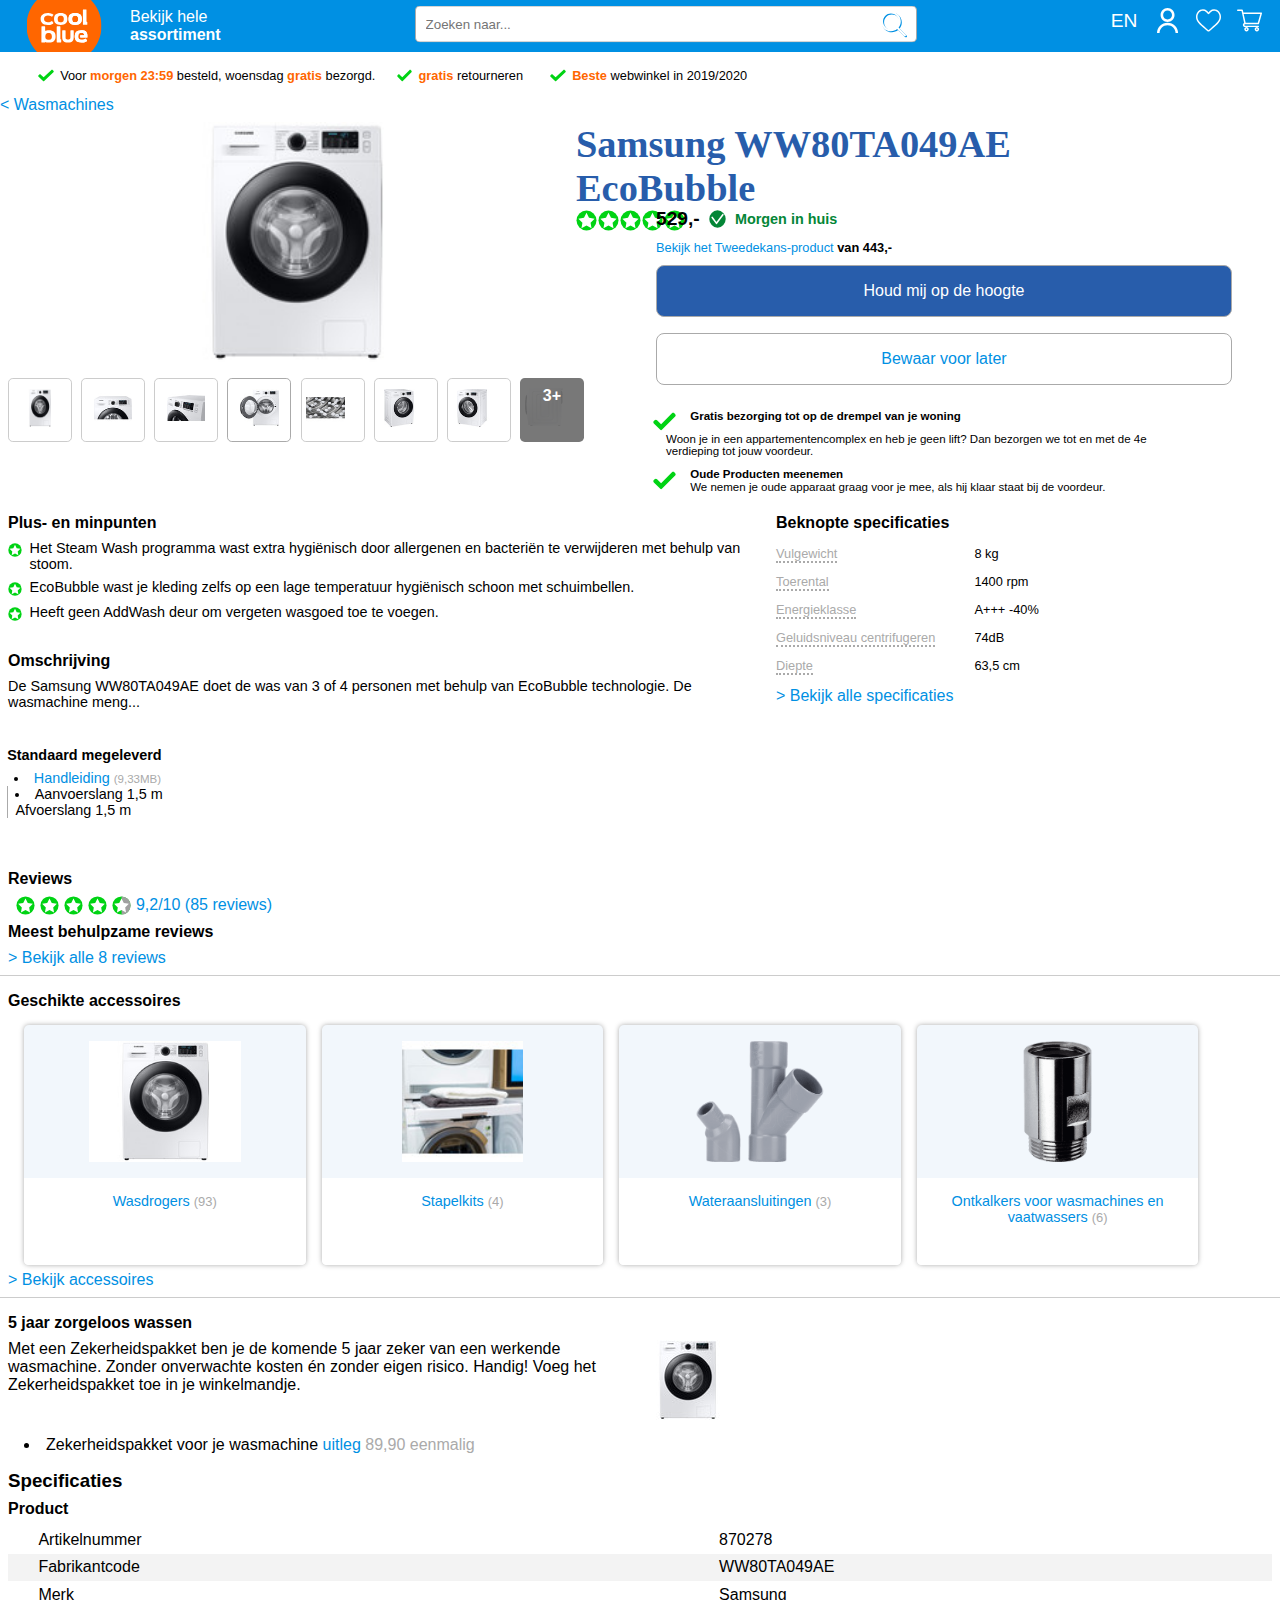
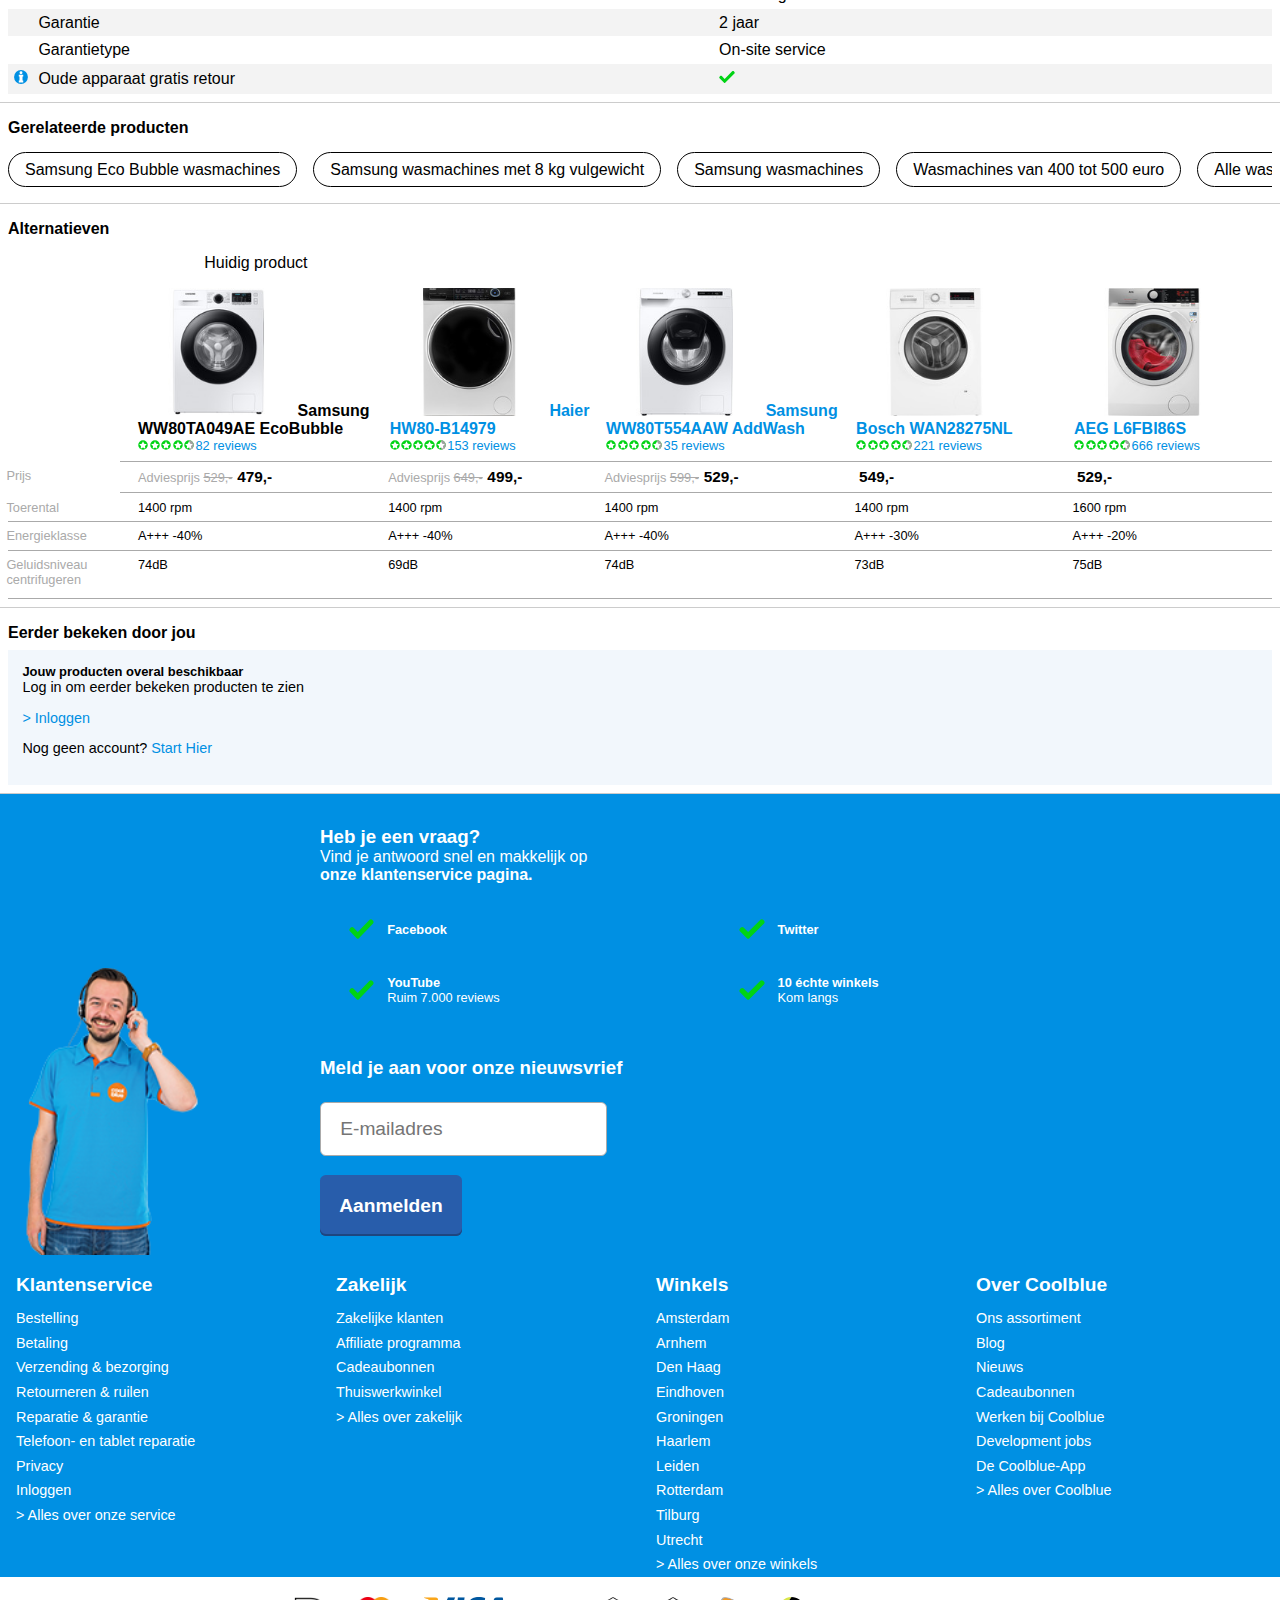
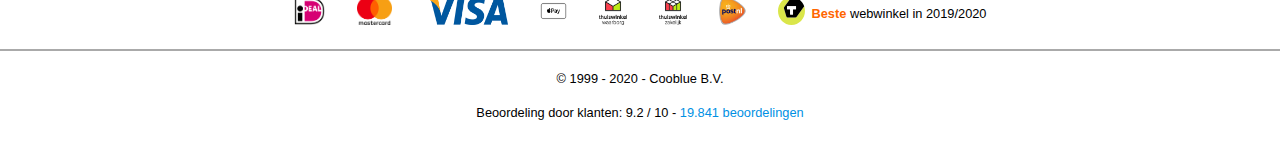
==== commit 68147d15: "Add files via upload" ====
--- a/detail.html
+++ b/detail.html
@@ -13,99 +13,106 @@
 <body>
 <!--HEADER BEGINT HIER-->
 	<header>
-	    <nav>
-	        <ul>
-	            <li id="menu"><img src="./images/list.svg" alt="menu"></li>
-	            <li><img src="./images/coolblue.svg" alt="logo coolblue"></li>
-	            <li><p>Bekijk hele</p><p><strong>assortiment</strong></p></li>
-	        </ul>
-	        
-	        <ul>
+<!--       Hier begint de content van de main navigatie-->
+        <nav>
+            <ul>
+                <li id="menu"><img src="./images/list.svg" alt="menu"></li>
+                <li><img src="./images/coolblue.svg" alt="logo coolblue"></li>
+                <li>
+                    <p>Bekijk hele</p>
+<!--                    Assortiment is hidden tot 768px + -->
+                    <p><strong>assortiment</strong></p>
+                </li>
+            </ul>
+
+            <ul>
                 <li>EN</li>
-	            <li><a href=""><img src="./images/user-profile.svg" alt="profiel"></a></li>
-	            <li><a href=""><img src="./images/heart.svg" alt="favorieten"></a></li>
-	            <li><a href=""><img src="./images/shopping-cart.svg" alt="winkelwagentje"></a></li>
-	        </ul>
-	    </nav>
-	    <form action="get">
-	        <input type="text" placeholder="Zoeken naar...">
-	        <button><img src="./images/loupe.svg" alt="zoeken"></button>
-	    </form>
-	    <nav id="navigatie">
-            <h2>Menu</h2><p id="cross">&times;</p>
-	        <ul>
-	            <li>
-	                <a href="">Computers & tablets</a>
-	                <img src="./images/bracket_grey.svg" alt="">
-	            </li>
-	            <li>
-	                <a href="">Beeld & geluid</a>
-	                <img src="./images/bracket_grey.svg" alt="">
-	            </li>
-	            <li>
-	                <a href="">Telefonie</a>
-	                <img src="./images/bracket_grey.svg" alt="">
-	            </li>
-	            <li>
-	                <a href="">Huishouden & wonen</a>
-	                <img src="./images/bracket_grey.svg" alt="">
-	            </li>
-	            <li>
-	                <a href="">Keuken</a>
-	                <img src="./images/bracket_grey.svg" alt="">
-	            </li>
-	            <li>
-	                <a href="">Sport & verzorging</a>
-	                <img src="./images/bracket_grey.svg" alt="">
-	            </li>
-	            <li>
-	                <a href="">Foto & video</a>
-	                <img src="./images/bracket_grey.svg" alt="">
-	            </li>
-	            <li>
-	                <a href="">Navigatie, reizen & fashion</a>
-	                <img src="./images/bracket_grey.svg" alt="">
-	            </li>
-	            <li>
-	                <a href="">Tuin & klussen</a>
-	                <img src="./images/bracket_grey.svg" alt="">
-	            </li>
-	            <li>
-	                <a href="">Acties</a>
-	                <img src="./images/bracket_grey.svg" alt="">
-	            </li>
-	            <li>
-	                <a href="">Zonnepanelen</a>
-	                <img src="./images/bracket_grey.svg" alt="">
-	            </li>
-	            <li>
-	                <a href="">Taal: Nederlands (NL)</a>
-	                <img src="./images/bracket_grey.svg" alt="">
-	            </li>
-	            <li>
-	                <a href="">Mijn Coolblue</a>
-	            </li>
-	            <li>
-	                <a href="">Klantenservice</a>
-	            </li>
-	            <li>
-	                <a href="">Zakelijk</a>
-	            </li>
-	        </ul>
-	    </nav>
-	</header>
+                <li><a href="./index.html"><img src="./images/user-profile.svg" alt="profiel"></a></li>
+                <li><a href="./index.html"><img src="./images/heart.svg" alt="favorieten"></a></li>
+                <li><a href="./index.html"><img src="./images/shopping-cart.svg" alt="winkelwagentje"></a></li>
+            </ul>
+        </nav>
+        <form action="get">
+            <input type="text" placeholder="Zoeken naar...">
+            <button><img src="./images/loupe.svg" alt="zoeken"></button>
+        </form>
+<!--        Hierin zit het menu van de javascript uitklapbare menu-->
+        <nav id="navigatie">
+            <h2>Menu</h2>
+            <p id="cross">&times;</p>
+            <ul>
+                <li>
+                    <a href="./detail.html">Computers & tablets</a>
+                    <img src="./images/bracket_grey.svg" alt="Computer en tablets">
+                </li>
+                <li>
+                    <a href="./detail.html">Beeld & geluid</a>
+                    <img src="./images/bracket_grey.svg" alt="Beeld en geluid">
+                </li>
+                <li>
+                    <a href="./detail.html">Telefonie</a>
+                    <img src="./images/bracket_grey.svg" alt="Telefonie">
+                </li>
+                <li>
+                    <a href="./detail.html">Huishouden & wonen</a>
+                    <img src="./images/bracket_grey.svg" alt="Huishouden en wonen">
+                </li>
+                <li>
+                    <a href="./detail.html">Keuken</a>
+                    <img src="./images/bracket_grey.svg" alt="Keuken">
+                </li>
+                <li>
+                    <a href="./detail.html">Sport & verzorging</a>
+                    <img src="./images/bracket_grey.svg" alt="Sport en verzorging">
+                </li>
+                <li>
+                    <a href="./detail.html">Foto & video</a>
+                    <img src="./images/bracket_grey.svg" alt="Foto en video">
+                </li>
+                <li>
+                    <a href="./detail.html">Navigatie, reizen & fashion</a>
+                    <img src="./images/bracket_grey.svg" alt="Navigatie, reizen en fashion">
+                </li>
+                <li>
+                    <a href="./detail.html">Tuin & klussen</a>
+                    <img src="./images/bracket_grey.svg" alt="Tuin en klussen">
+                </li>
+                <li>
+                    <a href="./detail.html">Acties</a>
+                    <img src="./images/bracket_grey.svg" alt="Acties">
+                </li>
+                <li>
+                    <a href="./detail.html">Zonnepanelen</a>
+                    <img src="./images/bracket_grey.svg" alt="Zonnepanelen">
+                </li>
+                <li>
+                    <a href="./detail.html">Taal: Nederlands (NL)</a>
+                    <img src="./images/bracket_grey.svg" alt="Pijl naar rechts">
+                </li>
+                <li>
+                    <a href="./detail.html">Mijn Coolblue</a>
+                </li>
+                <li>
+                    <a href="./detail.html">Klantenservice</a>
+                </li>
+                <li>
+                    <a href="./detail.html">Zakelijk</a>
+                </li>
+            </ul>
+        </nav>
+    </header>
 <!--	MAIN BEGINT HIER-->
 	<main class="detail_page">
    <nav>
        <ul id="animation">
-           <li><img src="./images/check.svg" alt="checkmark"><a href="">Voor <strong>morgen 23:59</strong> besteld, woensdag <strong>gratis</strong> bezorgd.</a> </li>
+           <li><img src="./images/check.svg" alt="checkmark"><a href="./index.html">Voor <strong>morgen 23:59</strong> besteld, woensdag <strong>gratis</strong> bezorgd.</a> </li>
            <li>
               <img src="./images/check.svg" alt="checkmark">
-               <a href=""><strong>gratis</strong> retourneren</a>
+               <a href="./index.html"><strong>gratis</strong> retourneren</a>
            </li>
            <li>
               <img src="./images/check.svg" alt="checkmark">
-               <a href=""><strong>Beste</strong> webwinkel in 2019/2020</a>
+               <a href="./index.html"><strong>Beste</strong> webwinkel in 2019/2020</a>
            </li>
        </ul>
    </nav>
@@ -113,10 +120,10 @@
    <section class="fixedbar">
        <form action="get">
            <button>in winkelwagen</button>
-           <button id="button"><img id="empty" src="./images/heartempty.svg" alt=""><img id="filled" class="none" src="./images/heartfilled.svg" alt=""></button>
+           <button id="button"><img id="empty" src="./images/heartempty.svg" alt="leeg hart"><img id="filled" class="none" src="./images/heartfilled.svg" alt="vol hart"></button>
        </form>
    </section>
-   <a href="">&#60; Wasmachines</a>
+   <a href="./index.html">&#60; Wasmachines</a>
    <section>
       <article>
            <h1>Samsung WW80TA049AE EcoBubble</h1>
@@ -131,18 +138,18 @@
        </article>
        <article>
            <ul>
-               <li><img src="./images/samsung.jfif" alt=""></li>
-               <li><img src="./images/samsung_2.jfif" alt=""></li>
-               <li><img src="./images/samsung_3.jfif" alt=""></li>
-               <li><img src="./images/samsung_4.jfif" alt=""><p>11+</p></li>
-               <li><img src="./images/samsung_5.jfif" alt=""></li>
-               <li><img src="./images/samsung_6.jfif" alt=""></li>
-               <li><img src="./images/samsung_7.jfif" alt=""></li>
-               <li><img src="./images/samsung_8.jfif" alt=""><p>7+</p></li>
-               <li><img src="./images/samsung_9.jfif" alt=""></li>
-               <li><img src="./images/samsung_10.jfif" alt=""></li>
-               <li><img src="./images/samsung_11.jfif" alt=""></li>
-               <li><img src="./images/samsung_12.jfif" alt=""><p>3+</p></li>
+               <li><img src="./images/samsung.jfif" alt="samsung 1"></li>
+               <li><img src="./images/samsung_2.jfif" alt="samsung 2"></li>
+               <li><img src="./images/samsung_3.jfif" alt="samsung 3"></li>
+               <li><img src="./images/samsung_4.jfif" alt="samsung 4"><p>11+</p></li>
+               <li><img src="./images/samsung_5.jfif" alt="samsung 5"></li>
+               <li><img src="./images/samsung_6.jfif" alt="samsung 6"></li>
+               <li><img src="./images/samsung_7.jfif" alt="samsung 7"></li>
+               <li><img src="./images/samsung_8.jfif" alt="samsung 8"><p>7+</p></li>
+               <li><img src="./images/samsung_9.jfif" alt="samsung 9"></li>
+               <li><img src="./images/samsung_10.jfif" alt="samsung 10"></li>
+               <li><img src="./images/samsung_11.jfif" alt="samsung 11"></li>
+               <li><img src="./images/samsung_12.jfif" alt="samsung 12"><p>3+</p></li>
            </ul>
        </article>
        <article>
@@ -159,17 +166,17 @@
            <form action="get">
                <label>
                 <input type="checkbox">
-                   <span>Aansluiten en op de gewenste plek neerzetten <a href="">Uitleg</a></span>
+                   <span>Aansluiten en op de gewenste plek neerzetten <a href="./index.html">Uitleg</a></span>
                    <span>19.95</span>
                </label>
                <label>
                 <input type="checkbox">
-                   <span>Aansluiten op trekschakelaar en op de gewenste plek neerzetten <a href="">Uitleg</a></span>
+                   <span>Aansluiten op trekschakelaar en op de gewenste plek neerzetten <a href="./index.html">Uitleg</a></span>
                    <span>49,95</span>
                </label>
                <label>
                 <input type="checkbox">
-               <span>Tussenstuk plaatsen (tussenstuk inbegrepen) <a href="">Uitleg</a></span>
+               <span>Tussenstuk plaatsen (tussenstuk inbegrepen) <a href="./index.html">Uitleg</a></span>
                <span>64,96</span>
                </label>
            </form>
@@ -232,17 +239,17 @@
            <form action="get">
                <label>
                 <input type="checkbox">
-               <span>Aansluiten en op de gewenste plek neerzetten <a href="">Uitleg</a></span>
+               <span>Aansluiten en op de gewenste plek neerzetten <a href="./index.html">Uitleg</a></span>
                <span>19.95</span>
                </label>
                <label>
                 <input type="checkbox">
-               <span>Aansluiten op trekschakelaar en op de gewenste plek neerzetten <a href="">Uitleg</a></span>
+               <span>Aansluiten op trekschakelaar en op de gewenste plek neerzetten <a href="./index.html">Uitleg</a></span>
                <span>49,95</span>
                </label>
                <label>
                 <input type="checkbox">
-               <span>Tussenstuk plaatsen (tussenstuk inbegrepen) <a href="">Uitleg</a></span>
+               <span>Tussenstuk plaatsen (tussenstuk inbegrepen) <a href="./index.html">Uitleg</a></span>
                <span>64,96</span>
                </label>
            </form>
@@ -262,7 +269,7 @@
            <li><span>Diepte</span></li>
            <li>63,5 cm</li>
        </ul>
-       <a href="">> Bekijk alle specificaties</a>
+       <a href="./index.html">> Bekijk alle specificaties</a>
    </section>
    <section>
        <h5>Plus- en minpunten</h5>
@@ -271,24 +278,24 @@
            <li><img src="images/star.svg" alt="pluspunt">EcoBubble wast je kleding zelfs op een lage temperatuur hygiënisch schoon met schuimbellen.</li>
            <li><img src="images/star.svg" alt="minpunt">Heeft geen AddWash deur om vergeten wasgoed toe te voegen.</li>
        </ul>
-       <a href="">> Bekijk alle plus- en minpunten</a>
+       <a href="./index.html">> Bekijk alle plus- en minpunten</a>
    </section>
    
    <section>
        <h5>Omschrijving</h5>
        <p>De Samsung WW80TA049AE doet de was van 3 of 4 personen met behulp van EcoBubble technologie. De wasmachine meng...</p>
-       <a href="">> Bekijk volledige beschrijving</a>
+       <a href="./index.html">> Bekijk volledige beschrijving</a>
    </section>
    
    <section>
        <h5>Standaard megeleverd</h5>
        <ul>
-           <li><a href="">Handleiding </a><span>(9,33MB)</span></li>
+           <li><a href="./index.html">Handleiding </a><span>(9,33MB)</span></li>
            <li>Aanvoerslang 1,5 m</li>
            <li>Afvoerslan...</li>
            <li>Afvoerslang 1,5 m</li>
        </ul>
-       <a href="">> Bekijk alle inhoud</a>
+       <a href="./index.html">> Bekijk alle inhoud</a>
    </section>
    
    <section>
@@ -301,8 +308,8 @@
                <img src="./images/star.svg" alt="star">
                <img src="./images/star.svg" alt="star">
                <img src="./images/halfstar.svg" alt="halfstar">
-               <a href="">9,2/10 (85 reviews)</a>
-               <a href="">Gebaseerd op 8 reviews</a>
+               <a href="./index.html">9,2/10 (85 reviews)</a>
+               <a href="./index.html">Gebaseerd op 8 reviews</a>
            </div>
        </div>
        <ul>
@@ -323,13 +330,13 @@
            <li>0%</li>
        </ul>
        <h5>Meest behulpzame reviews</h5>
-       <a href="">> Bekijk alle 8 reviews</a>
+       <a href="./index.html">> Bekijk alle 8 reviews</a>
    </section>
    <section>
        <h5>Geschikte accessoires</h5>
        <ul>
            <li>
-	           <a href="">
+	           <a href="./index.html">
 	           <figure>
 	               <img src="./images/samsung.jfif" alt="Wasdrogers">
 	               <figcaption>Wasdrogers <span>(93)</span></figcaption>
@@ -337,7 +344,7 @@
 	       </a>
 	       </li>
 	       <li>
-	           <a href="">
+	           <a href="./index.html">
 	           <figure>
 	               <img src="./images/stapel.jfif" alt="Wasdrogers">
 	               <figcaption>Stapelkits <span>(4)</span></figcaption>
@@ -345,7 +352,7 @@
 	       </a>
 	       </li>
 	       <li>
-	           <a href="">
+	           <a href="./index.html">
 	           <figure>
 	               <img src="./images/wateraansl.png" alt="Wasdrogers">
 	               <figcaption>Wateraansluitingen <span>(3)</span></figcaption>
@@ -353,7 +360,7 @@
 	       </a>
 	       </li>
 	       <li>
-	           <a href="">
+	           <a href="./index.html">
 	           <figure>
 	               <img src="./images/ontkalk.png" alt="Wasdrogers">
 	               <figcaption>Ontkalkers voor wasmachines en vaatwassers <span>(6)</span></figcaption>
@@ -362,16 +369,16 @@
 	       </li>
        </ul>
        
-       <a href="">> Bekijk accessoires</a>
+       <a href="./index.html">> Bekijk accessoires</a>
    </section>
    <section>
        <h5>5 jaar zorgeloos wassen</h5>
        <div>
            <p>Met een Zekerheidspakket ben je de komende 5 jaar zeker van een werkende wasmachine. Zonder onverwachte kosten én zonder eigen risico. Handig! Voeg het Zekerheidspakket toe in je winkelmandje.</p>
-           <img src="./images/wasmachinevijfjaar.jfif" alt="">
+           <img src="./images/wasmachinevijfjaar.jfif" alt="Wasmachine samsung">
        </div>
        <ul>
-           <li>Zekerheidspakket voor je wasmachine <a href="">uitleg</a><span> 89,90 eenmalig</span></li>
+           <li>Zekerheidspakket voor je wasmachine <a href="./index.html">uitleg</a><span> 89,90 eenmalig</span></li>
        </ul>
        <h3>Specificaties</h3>
        <h5>Product</h5>
@@ -404,18 +411,18 @@
            <tr>
                <td><img src="./images/info,svg.svg" alt="info"></td>
                <td>Oude apparaat gratis retour</td>
-               <td><img src="./images/check.svg" alt=""></td>
+               <td><img src="./images/check.svg" alt="check"></td>
            </tr>
        </table>
    </section>
    <section>
        <h5>Gerelateerde producten</h5>
        <ul>
-       <li><a href="">Samsung Eco Bubble wasmachines</a></li>
-       <li><a href="">Samsung wasmachines met 8 kg vulgewicht</a></li>
-       <li><a href="">Samsung wasmachines</a></li>
-       <li><a href="">Wasmachines van 400 tot 500 euro</a></li>
-       <li><a href="">Alle wasmachines</a></li>
+       <li><a href="./index.html">Samsung Eco Bubble wasmachines</a></li>
+       <li><a href="./index.html">Samsung wasmachines met 8 kg vulgewicht</a></li>
+       <li><a href="./index.html">Samsung wasmachines</a></li>
+       <li><a href="./index.html">Wasmachines van 400 tot 500 euro</a></li>
+       <li><a href="./index.html">Alle wasmachines</a></li>
        </ul>
    </section>
    <section>
@@ -431,54 +438,54 @@
            </tr>
            <tr>
                <th></th>
-               <th><img src="./images/samsung.jfif" alt="">Samsung WW80TA049AE EcoBubble
+               <th><img src="./images/samsung.jfif" alt="Samsung WW80TA049AE EcoBubble">Samsung WW80TA049AE EcoBubble
                <div>
                    <img src="./images/star.svg" alt="star">
                    <img src="./images/star.svg" alt="star">
                    <img src="./images/star.svg" alt="star">
                    <img src="./images/star.svg" alt="star">
                    <img src="./images/halfstar.svg" alt="halfstar">
-                   <a href="">82 reviews</a>
+                   <a href="./index.html">82 reviews</a>
                </div>
                </th>
-               <th><img src="./images/Haier.jfif" alt=""><a href="">Haier HW80-B14979</a>
+               <th><img src="./images/Haier.jfif" alt="Haier HW80-B14979"><a href="./index.html">Haier HW80-B14979</a>
                <div>
                    <img src="./images/star.svg" alt="star">
                    <img src="./images/star.svg" alt="star">
                    <img src="./images/star.svg" alt="star">
                    <img src="./images/star.svg" alt="star">
                    <img src="./images/halfstar.svg" alt="halfstar">
-                   <a href="">153 reviews</a>
+                   <a href="./index.html">153 reviews</a>
                </div>
                </th>
-               <th><img src="./images/addwash.jfif" alt=""><a href="">Samsung WW80T554AAW AddWash</a>
+               <th><img src="./images/addwash.jfif" alt="Samsung WW80T554AAW AddWash"><a href="./index.html">Samsung WW80T554AAW AddWash</a>
                <div>
                    <img src="./images/star.svg" alt="star">
                    <img src="./images/star.svg" alt="star">
                    <img src="./images/star.svg" alt="star">
                    <img src="./images/star.svg" alt="star">
                    <img src="./images/halfstar.svg" alt="halfstar">
-                   <a href="">35 reviews</a>
+                   <a href="./index.html">35 reviews</a>
                </div>
                </th>
-               <th><img src="./images/bosch.jfif" alt=""><a href="">Bosch WAN28275NL</a>
+               <th><img src="./images/bosch.jfif" alt="Bosch WAN28275NL"><a href="./index.html">Bosch WAN28275NL</a>
                <div>
                    <img src="./images/star.svg" alt="star">
                    <img src="./images/star.svg" alt="star">
                    <img src="./images/star.svg" alt="star">
                    <img src="./images/star.svg" alt="star">
                    <img src="./images/halfstar.svg" alt="halfstar">
-                   <a href="">221 reviews</a>
+                   <a href="./index.html">221 reviews</a>
                </div>
                </th>
-               <th><img src="./images/AEG.jfif" alt=""><a href="">AEG L6FBI86S</a>
+               <th><img src="./images/AEG.jfif" alt="AEG L6FBI86S"><a href="./index.html">AEG L6FBI86S</a>
                <div>
                    <img src="./images/star.svg" alt="star">
                    <img src="./images/star.svg" alt="star">
                    <img src="./images/star.svg" alt="star">
                    <img src="./images/star.svg" alt="star">
                    <img src="./images/halfstar.svg" alt="halfstar">
-                   <a href="">666 reviews</a>
+                   <a href="./index.html">666 reviews</a>
                </div>
                </th>
            </tr>
@@ -515,161 +522,167 @@
                <td>75dB</td>
            </tr>
        </table>
-       <a href=""></a>
+       <a href="./index.html"></a>
    </section>
    <section>
        <h5>Gerelateerde producten</h5>
-       <a href="">Samsung Eco Bubble wasmachines</a>
-       <a href="">Samsung wasmachines met 8 kg vulgewicht</a>
-       <a href="">Samsung wasmachines</a>
-       <a href="">Wasmachines van 400 tot 500 euro</a>
-       <a href="">> Bekijk alle wasmachines</a>
+       <a href="./index.html">Samsung Eco Bubble wasmachines</a>
+       <a href="./index.html">Samsung wasmachines met 8 kg vulgewicht</a>
+       <a href="./index.html">Samsung wasmachines</a>
+       <a href="./index.html">Wasmachines van 400 tot 500 euro</a>
+       <a href="./index.html">> Bekijk alle wasmachines</a>
    </section>
    <section>
        <h5>Eerder bekeken door jou</h5>
        <div>
            <h6>Jouw producten overal beschikbaar</h6>
            <p>Log in om eerder bekeken producten te zien</p>
-           <a href="">> Inloggen</a>
-           <p>Nog geen account? <a href="">Start Hier</a></p>
+           <a href="./index.html">> Inloggen</a>
+           <p>Nog geen account? <a href="./index.html">Start Hier</a></p>
        </div>
    </section>
    
 	</main>
 <!--	FOOTER BEGINT HIER-->
 	<footer>
-	    <div class="opmaak_footer">
-	        <section>
-	            <ul>
-	                <li>
-	                    <a href="">
-	                        <p>Ons Assortiment</p>
-	                        <img src="./images/bracket_white.svg" alt="arrow">
-	                    </a>
-	                </li>
-	            </ul>
-	            <ul>
-	                <li>
-	                    <a href="">
-	                        <p>Klantenservice</p>
-	                        <img src="./images/bracket_white.svg" alt="arrow">
-	                    </a>
-	                </li>
-	                <li><a href="">Bestelling</a></li>
-	                <li><a href="">Betaling</a></li>
-	                <li><a href="">Verzending & bezorging</a></li>
-	                <li><a href="">Retourneren & ruilen</a></li>
-	                <li><a href="">Reparatie & garantie</a></li>
-	                <li><a href="">Telefoon- en tablet reparatie</a></li>
-	                <li><a href="">Privacy</a></li>
-	                <li><a href="">Inloggen</a></li>
-	                <li><a href="">> Alles over onze service</a></li>
-	            </ul>
-	            <ul>
-	                <li>
-	                    <a href="">
-	                        <p>Zakelijk</p>
-	                        <img src="./images/bracket_white.svg" alt="arrow">
-	                    </a>
-	                </li>
-	                <li><a href="">Zakelijke klanten</a></li>
-	                <li><a href="">Affiliate programma</a></li>
-	                <li><a href="">Cadeaubonnen</a></li>
-	                <li><a href="">Thuiswerkwinkel</a></li>
-	                <li><a href="">> Alles over zakelijk</a></li>
-	            </ul>
-	            <ul>
-	                <li>
-	                    <a href="">
-	                        <p>Winkels</p>
-	                        <img src="./images/bracket_white.svg" alt="arrow">
-	                    </a>
-	                </li>
-	                <li><a href="">Amsterdam</a></li>
-	                <li><a href="">Arnhem</a></li>
-	                <li><a href="">Den Haag</a></li>
-	                <li><a href="">Eindhoven</a></li>
-	                <li><a href="">Groningen</a></li>
-	                <li><a href="">Haarlem</a></li>
-	                <li><a href="">Leiden</a></li>
-	                <li><a href="">Rotterdam</a></li>
-	                <li><a href="">Tilburg</a></li>
-	                <li><a href="">Utrecht</a></li>
-	                <li><a href="">> Alles over onze winkels</a></li>
-	            </ul>
-	            <ul>
-	                <li>
-	                    <a href="">
-	                        <p>Over Coolblue</p>
-	                        <img src="./images/bracket_white.svg" alt="arrow">
-	                    </a>
-	                </li>
-	                <li><a href="">Ons assortiment</a></li>
-	                <li><a href="">Blog</a></li>
-	                <li><a href="">Nieuws</a></li>
-	                <li><a href="">Cadeaubonnen</a></li>
-	                <li><a href="">Werken bij Coolblue</a></li>
-	                <li><a href="">Development jobs</a></li>
-	                <li><a href="">De Coolblue-App</a></li>
-	                <li><a href="">> Alles over Coolblue</a></li>
-	            </ul>
-	            <ul>
-	                <li>
-	                    <a href="">
-	                        <p>Inloggen</p>
-	                        <img src="./images/bracket_white.svg" alt="arrow">
-	                    </a>
-	                </li>
-	            </ul>
-	        </section>
-	        <section>
-	            <img src="./images/coolbluedude.png" alt="coolblue medewerker" class="coolbluedude">
-	            <div>
-	                <h3>Heb je een vraag?</h3>
-	                <p>Vind je antwoord snel en makkelijk op </p><a href="">onze klantenservice pagina.</a>
-	                <ul>
-	                    <li><img src="./images/check.svg" alt=""><a href="">Facebook</a></li>
-	                    <li><img src="./images/check.svg" alt=""><a href="">Twitter</a></li>
-	                    <li><img src="./images/check.svg" alt=""><span><a href="">YouTube</a>
-                            <span>Ruim 7.000 reviews</span>
-	                        </span></li>
-	                    <li><img src="./images/check.svg" alt=""><span><a href="">10 échte winkels</a>
-                            <span>Kom langs</span>
-	                        </span></li>
-	                </ul>
-	                <h3>Meld je aan voor onze nieuwsvrief</h3>
-	                <p>Ontvang de beste aanbiedingen en persoonlijk advies</p>
-	                <form action="get">
-	                    <input type="email" placeholder="E-mailadres">
-	                    <button>Aanmelden</button>
-	                </form>
-	            </div>
-	        </section>
-	    </div>
-	    <section class="icons">
-	        <ul>
-	            <li><a href=""><img src="./images/ideal.png" alt="ideal"></a></li>
-	            <li><a href=""><img src="./images/mastercard.png" alt="mastercard"></a></li>
-	            <li><a href=""><img src="./images/cisa.png" alt="visa"></a></li>
-	            <li><a href=""><img src="./images/apple.png" alt="apple pay"></a></li>
-	            <li><a href=""><img src="./images/waarborg.png" alt="waarborg"></a></li>
-	            <li><a href=""><img src="./images/zakelijk.png" alt="zakelijk"></a></li>
-	            <li><a href=""><img src="./images/postnl.png" alt="postnl"></a></li>
-	            <li><a href=""><img src="./images/tweaker.svg" alt="postnl">
-	                </a><a href=""><strong>Beste</strong> webwinkel in 2019/2020</a></li>
-	        </ul>
-	    </section>
-	    <section>
-	        <ul>
-	            <li><a href="">Algemene voorwaarden</a></li>
-	            <li><a href="">Privacy</a></li>
-	            <li><a href="">Cookies</a></li>
-	            <li><a href="">Engels (EN)</a></li>
-	        </ul>
-	    </section>
-	    <p class="copyright">© 1999 - 2020 - Cooblue B.V.</p>
-	    <p class="copyright">Beoordeling door klanten: 9.2 / 10 - <a href="">19.841 beoordelingen</a></p>
-	</footer>
+        <div class="opmaak_footer">
+<!--           Dit stuk beval alle linkjes naar belangrijke pagina's op coolblue-->
+            <section>
+                <ul>
+                    <li>
+                        <a href="./index.html">
+                            <p>Ons Assortiment</p>
+                            <img src="./images/bracket_white.svg" alt="arrow">
+                        </a>
+                    </li>
+                </ul>
+                <ul>
+                    <li>
+                        <a href="./index.html">
+                            <p>Klantenservice</p>
+                            <img src="./images/bracket_white.svg" alt="arrow">
+                        </a>
+                    </li>
+<!--                    Alles hier bevat 'hidden' elementen die tevoorschijn komen op 768px + -->
+                    <li><a href="./index.html">Bestelling</a></li>
+                    <li><a href="./index.html">Betaling</a></li>
+                    <li><a href="./index.html">Verzending & bezorging</a></li>
+                    <li><a href="./index.html">Retourneren & ruilen</a></li>
+                    <li><a href="./index.html">Reparatie & garantie</a></li>
+                    <li><a href="./index.html">Telefoon- en tablet reparatie</a></li>
+                    <li><a href="./index.html">Privacy</a></li>
+                    <li><a href="./index.html">Inloggen</a></li>
+                    <li><a href="./index.html">> Alles over onze service</a></li>
+                </ul>
+                <ul>
+                    <li>
+                        <a href="./index.html">
+                            <p>Zakelijk</p>
+                            <img src="./images/bracket_white.svg" alt="arrow">
+                        </a>
+                    </li>
+<!--                    Alles hier bevat 'hidden' elementen die tevoorschijn komen op 768px + -->
+                    <li><a href="./index.html">Zakelijke klanten</a></li>
+                    <li><a href="./index.html">Affiliate programma</a></li>
+                    <li><a href="./index.html">Cadeaubonnen</a></li>
+                    <li><a href="./index.html">Thuiswerkwinkel</a></li>
+                    <li><a href="./index.html">> Alles over zakelijk</a></li>
+                </ul>
+                <ul>
+                    <li>
+                        <a href="./index.html">
+                            <p>Winkels</p>
+                            <img src="./images/bracket_white.svg" alt="arrow">
+                        </a>
+                    </li>
+<!--                    Alles hier bevat 'hidden' elementen die tevoorschijn komen op 768px + -->
+                    <li><a href="./detail.html">Amsterdam</a></li>
+                    <li><a href="./detail.html">Arnhem</a></li>
+                    <li><a href="./detail.html">Den Haag</a></li>
+                    <li><a href="./detail.html">Eindhoven</a></li>
+                    <li><a href="./detail.html">Groningen</a></li>
+                    <li><a href="./detail.html">Haarlem</a></li>
+                    <li><a href="./detail.html">Leiden</a></li>
+                    <li><a href="./detail.html">Rotterdam</a></li>
+                    <li><a href="./detail.html">Tilburg</a></li>
+                    <li><a href="./detail.html">Utrecht</a></li>
+                    <li><a href="./detail.html">> Alles over onze winkels</a></li>
+                </ul>
+                <ul>
+                    <li>
+                        <a href="./detail.html">
+                            <p>Over Coolblue</p>
+                            <img src="./images/bracket_white.svg" alt="arrow">
+                        </a>
+                    </li>
+<!--                    Alles hier bevat 'hidden' elementen die tevoorschijn komen op 768px + -->
+                    <li><a href="./detail.html">Ons assortiment</a></li>
+                    <li><a href="./detail.html">Blog</a></li>
+                    <li><a href="./detail.html">Nieuws</a></li>
+                    <li><a href="./detail.html">Cadeaubonnen</a></li>
+                    <li><a href="./detail.html">Werken bij Coolblue</a></li>
+                    <li><a href="./detail.html">Development jobs</a></li>
+                    <li><a href="./detail.html">De Coolblue-App</a></li>
+                    <li><a href="./detail.html">> Alles over Coolblue</a></li>
+                </ul>
+                <ul>
+                    <li>
+                        <a href="./detail.html">
+                            <p>Inloggen</p>
+                            <img src="./images/bracket_white.svg" alt="arrow">
+                        </a>
+                    </li>
+                </ul>
+            </section>
+            <section>
+                <img src="./images/coolbluedude.png" alt="coolblue medewerker" class="coolbluedude">
+                <div>
+                    <h3>Heb je een vraag?</h3>
+                    <p>Vind je antwoord snel en makkelijk op </p><a href="./detail.html">onze klantenservice pagina.</a>
+                    <ul>
+                        <li><img src="./images/check.svg" alt="Facebook"><a href="./detail.html">Facebook</a></li>
+                        <li><img src="./images/check.svg" alt="Twitter"><a href="./detail.html">Twitter</a></li>
+                        <li><img src="./images/check.svg" alt="Youtube"><span><a href="./detail.html">YouTube</a>
+                                <span>Ruim 7.000 reviews</span>
+                            </span></li>
+                        <li><img src="./images/check.svg" alt="Winkels"><span><a href="./detail.html">10 échte winkels</a>
+                                <span>Kom langs</span>
+                            </span></li>
+                    </ul>
+                    <h3>Meld je aan voor onze nieuwsvrief</h3>
+                    <p>Ontvang de beste aanbiedingen en persoonlijk advies</p>
+                    <form action="get">
+                        <input type="email" placeholder="E-mailadres">
+                        <button>Aanmelden</button>
+                    </form>
+                </div>
+            </section>
+        </div>
+<!--        Deze section bevat alle info overtransacties en bezorgmethodes-->
+        <section class="icons">
+            <ul>
+                <li><a href="./detail.html"><img src="./images/ideal.png" alt="ideal"></a></li>
+                <li><a href="./detail.html"><img src="./images/mastercard.png" alt="mastercard"></a></li>
+                <li><a href="./detail.html"><img src="./images/cisa.png" alt="visa"></a></li>
+                <li><a href="./detail.html"><img src="./images/apple.png" alt="apple pay"></a></li>
+                <li><a href="./detail.html"><img src="./images/waarborg.png" alt="waarborg"></a></li>
+                <li><a href="./detail.html"><img src="./images/zakelijk.png" alt="zakelijk"></a></li>
+                <li><a href="./detail.html"><img src="./images/postnl.png" alt="postnl"></a></li>
+                <li><a href="./detail.html"><img src="./images/tweaker.svg" alt="postnl">
+                    </a><a href="./detail.html"><strong>Beste</strong> webwinkel in 2019/2020</a></li>
+            </ul>
+        </section>
+        <section>
+            <ul>
+                <li><a href="./detail.html">Algemene voorwaarden</a></li>
+                <li><a href="./detail.html">Privacy</a></li>
+                <li><a href="./detail.html">Cookies</a></li>
+                <li><a href="./detail.html">Engels (EN)</a></li>
+            </ul>
+        </section>
+        <p class="copyright">© 1999 - 2020 - Cooblue B.V.</p>
+        <p class="copyright">Beoordeling door klanten: 9.2 / 10 - <a href="./detail.html">19.841 beoordelingen</a></p>
+    </footer>
 	<script src="scripts/script.js"></script>
 </body>
 	
--- a/styles/style.css
+++ b/styles/style.css
@@ -7,9 +7,13 @@
     padding: 0;
 }
 
+main {
+    max-width: 100vw;
+    overflow: hidden;
+}
+
 body {
     font-family: sans-serif;
-    max-width: 100vw;
     font-family: Open Sans,Arial,Helvetica,Verdana,sans-serif;
 }
 
@@ -24,6 +28,7 @@
     z-index: 10;
 }
 
+/*HIER BEGINT DE OPMAAK VOOR DE MAIN NAV*/
 header nav:nth-of-type(1) {
     display: flex;
     flex-basis: 100%;
@@ -74,6 +79,7 @@
     display: flex;
 }
 
+/*HIER BEGINT DE OPMAAKT VOOR HET FORMULIER IN DE NAVIGATIE*/
 header form {
     width: 100%;
     background: #f2f7fc;
@@ -98,7 +104,7 @@
     padding: 5px 10px;
 }
 
-/*Begin Menu*/
+/*HIER BEGINT DE OPMAAK VAN HET JAVASCRIPT UITKLAPMENU*/
 
 header nav:nth-of-type(2) {
     position: absolute;
@@ -171,6 +177,8 @@
 main {
     padding-top: 6em;
 }
+
+/*Dit deel is de opmaak voor de sliders voor de javascript slider net onder de header en de slider van thuiswerkwinkel advertentie*/
 
 main nav:nth-of-type(1),
 .index section:nth-of-type(4) {
@@ -202,7 +210,8 @@
 
 main nav:nth-of-type(1) img {
     width: 1.2em;
-    margin: 0 .5em
+    margin: 0 .5em;
+    align-self: center;
 }
 
 main nav:nth-of-type(1) a {
@@ -230,6 +239,7 @@
     width: 100%;
 }
 
+/*Hier begint de opmaak voor de slider onder de banner.*/
 .index section:first-of-type {
     display: flex;
     flex-direction: row;
@@ -245,6 +255,7 @@
 
 .index section:first-of-type img {
     width: 100%;
+    align-self: center;
 }
 
 .index section:nth-of-type(2) ul {
@@ -267,6 +278,7 @@
     color: #0090e3;
 }
 
+/*Hier begint de opmaak voor de navigatiemenu van de catagoriën*/
 .index section:nth-of-type(2) li {
     width: 46%;
     margin: .4em 0;
@@ -308,6 +320,8 @@
     font-weight: 900;
 }
 
+/*Opmaak voor de divider*/
+
 .index .opmaak {
     display: flex;
     justify-content: center;
@@ -421,6 +435,7 @@
 
 .index section:nth-of-type(4) img {
     width: 100%;
+    align-self: center;
 }
 
 .index section:nth-of-type(4) li {
@@ -434,7 +449,6 @@
 footer .opmaak_footer {
     display: flex;
     flex-direction: column-reverse;
-    background: red;
 }
 
 footer div section:nth-of-type(1) {
@@ -471,6 +485,7 @@
 
 footer  .opmaak_footer img {
     width: 1em;
+    align-self: center;
 }
 
 footer section .coolbluedude {
@@ -719,6 +734,7 @@
 .detail_page section:nth-of-type(2) article:nth-of-type(4) img {
     width: 1.2em;
     margin: 0 .5em;
+    align-self: center;
 }
 
 .detail_page section:nth-of-type(2) article:nth-of-type(4) span {
@@ -732,6 +748,8 @@
     margin: .8em 0;
 
 }
+
+/*Hier begint de opmaak voor her kiezen van een service*/
 
 .detail_page section:nth-of-type(2) article:nth-of-type(5) {
     display: flex;
@@ -783,6 +801,7 @@
 
 .detail_page section:nth-of-type(2) article:nth-of-type(6) img {
     width: 1.8em;
+    align-self: center;
 }
 
 .detail_page section:nth-of-type(2) article:nth-of-type(6) p {
@@ -960,7 +979,7 @@
     text-align: center;
 }
 
-
+/*Beknopte specificaties*/
 .detail_page section:nth-of-type(4) {
     padding: .5em;
     display: flex;
@@ -995,6 +1014,7 @@
     margin: .5em 0;
 }
 
+/*PLus en minpunten*/
 .detail_page section:nth-of-type(5) li {
     display: flex;
     justify-content: flex-start;
@@ -1009,11 +1029,13 @@
     align-self: flex-start;
 }
 
+/*Omschijving*/
 .detail_page section:nth-of-type(6) p {
     font-size: .9em;
     margin-bottom: 1em
 }
 
+/*Standaard meegeleverd*/
 .detail_page section:nth-of-type(7) {
     font-size: .9em;
     margin-bottom: 1em
@@ -1046,6 +1068,7 @@
     display: none;
 }
 
+/*Reviews*/
 .detail_page section:nth-of-type(8) div {
     display: flex;
 }
@@ -1068,7 +1091,8 @@
 
 .detail_page section:nth-of-type(8) div:first-of-type img{
     width: 1.2em;
-    margin-right: .3em
+    margin-right: .3em;
+    align-self: center;
     
 }
 
@@ -1168,6 +1192,7 @@
     color: #aaa;
 }
 
+/*5 jaar zorgeloos wassen*/
 .detail_page section:nth-of-type(10) div {
     display: flex;
 }
@@ -1198,6 +1223,7 @@
     display: none;
 }
 
+/*Gerelateerde producten*/
 .detail_page section:nth-of-type(11) ul {
     display: flex;
     overflow-x: scroll;
@@ -1219,6 +1245,7 @@
     border-radius: 5em;
 }
 
+/*Alternatieven table*/
 .detail_page section:nth-of-type(12) table {
     display: flex;
     width: 100%;
@@ -1286,7 +1313,7 @@
 }
 
 .detail_page section:nth-of-type(12) th:first-of-type {
-    height: 14.3em;
+    height: 13.9em;
 }
 
 .detail_page section:nth-of-type(12) tr:first-of-type td:first-of-type {
@@ -1304,7 +1331,7 @@
 }
 
 .detail_page section:nth-of-type(12) tr td:first-of-type {
-    height: 2.3em;
+    height: 2.2em;
 }
 
 .detail_page section:nth-of-type(12) tr + tr + tr {
@@ -1330,11 +1357,13 @@
     margin-right: .1em;
 }
 
+/*Gerelateerde producten lijst*/
 .detail_page section:nth-of-type(13) a {
     padding: .5em 0;
     display: block;
 }
 
+/*Inloggen blok*/
 .detail_page section:nth-of-type(14) div {
     background: #f2f7fc;
     padding: 1em;
